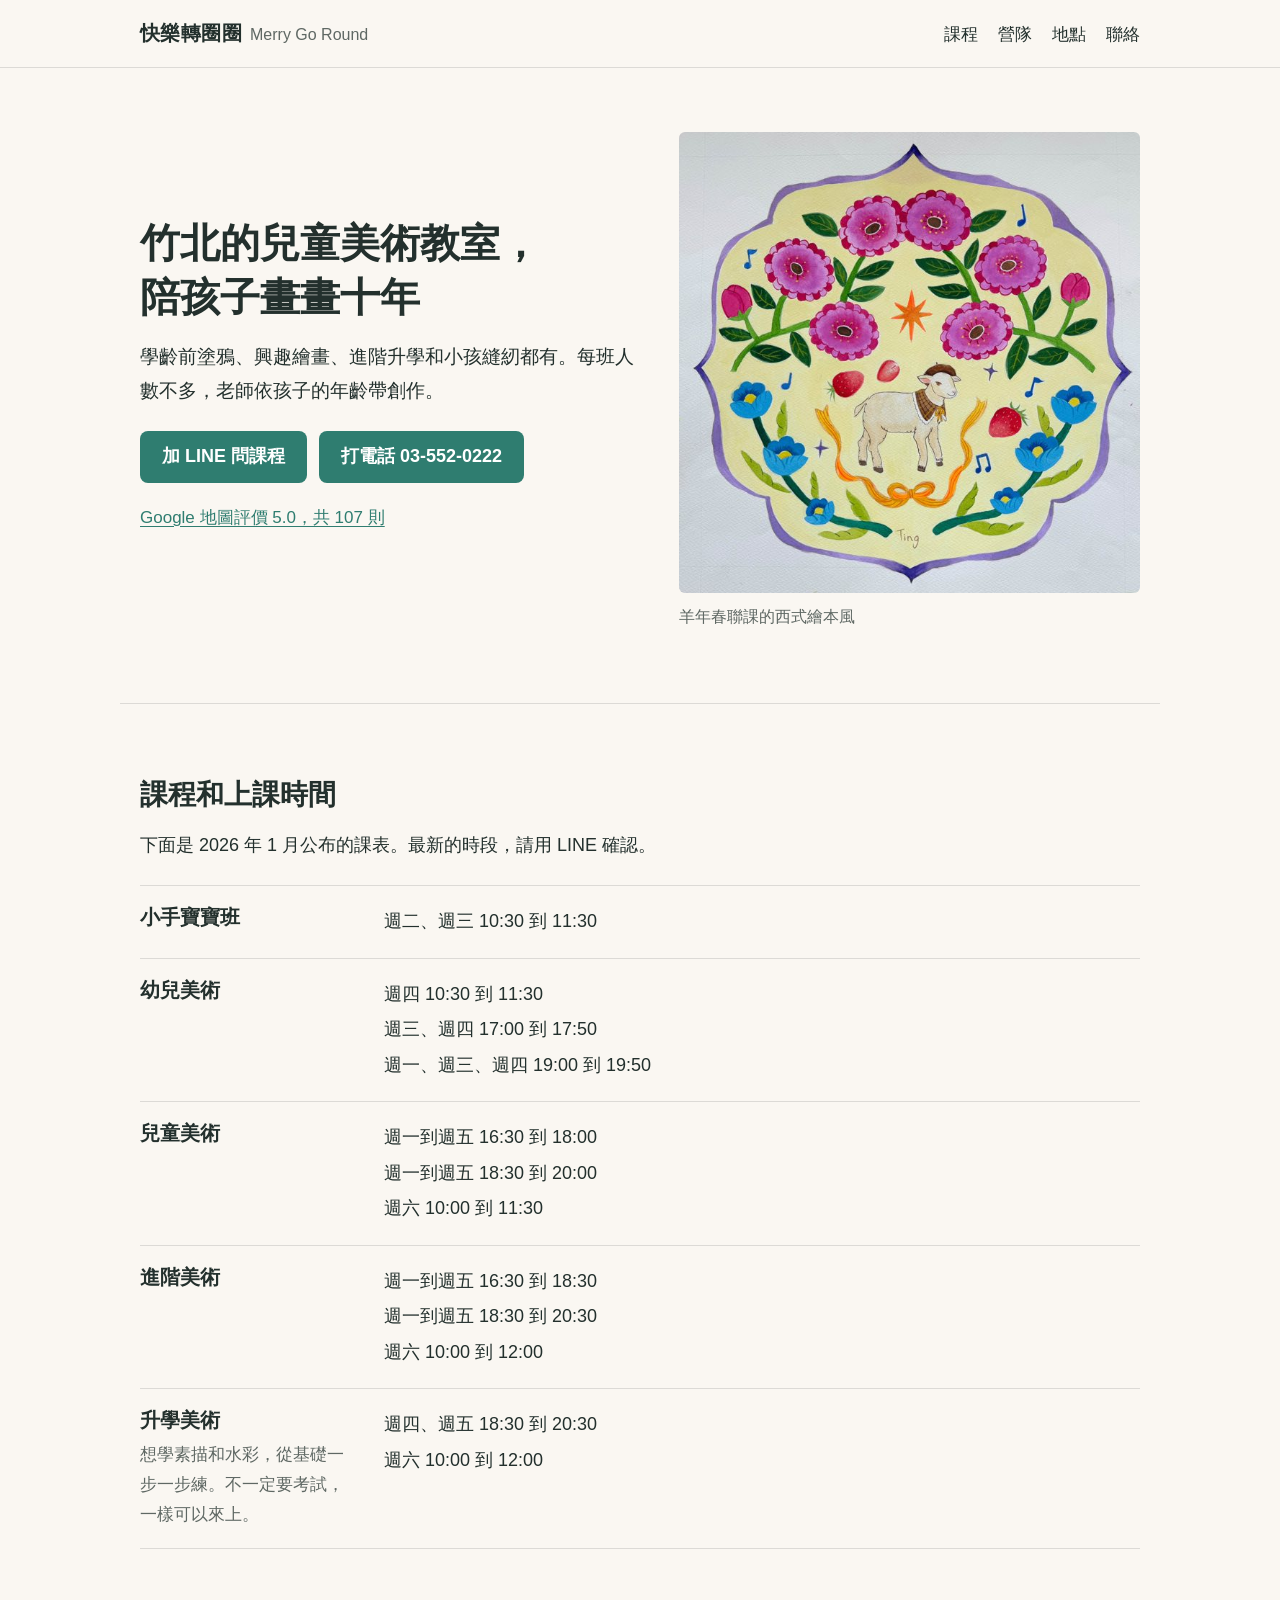
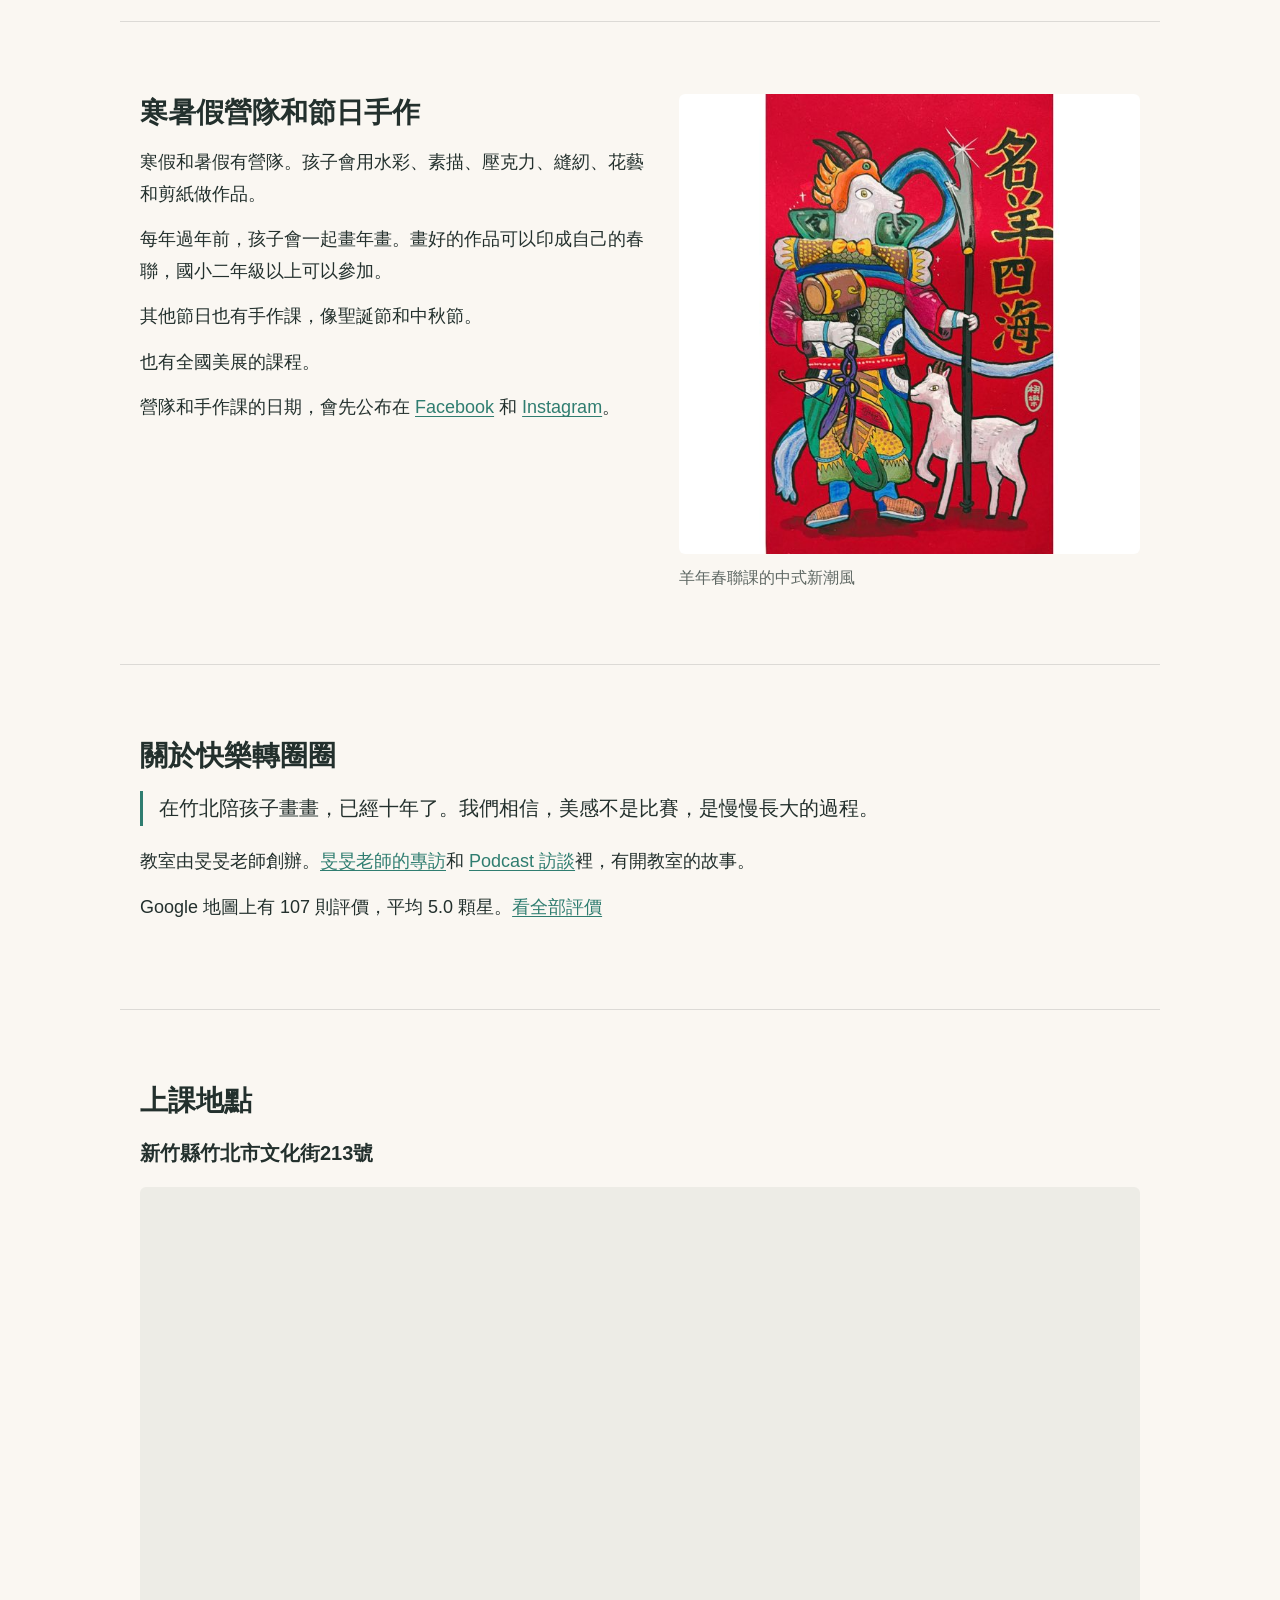
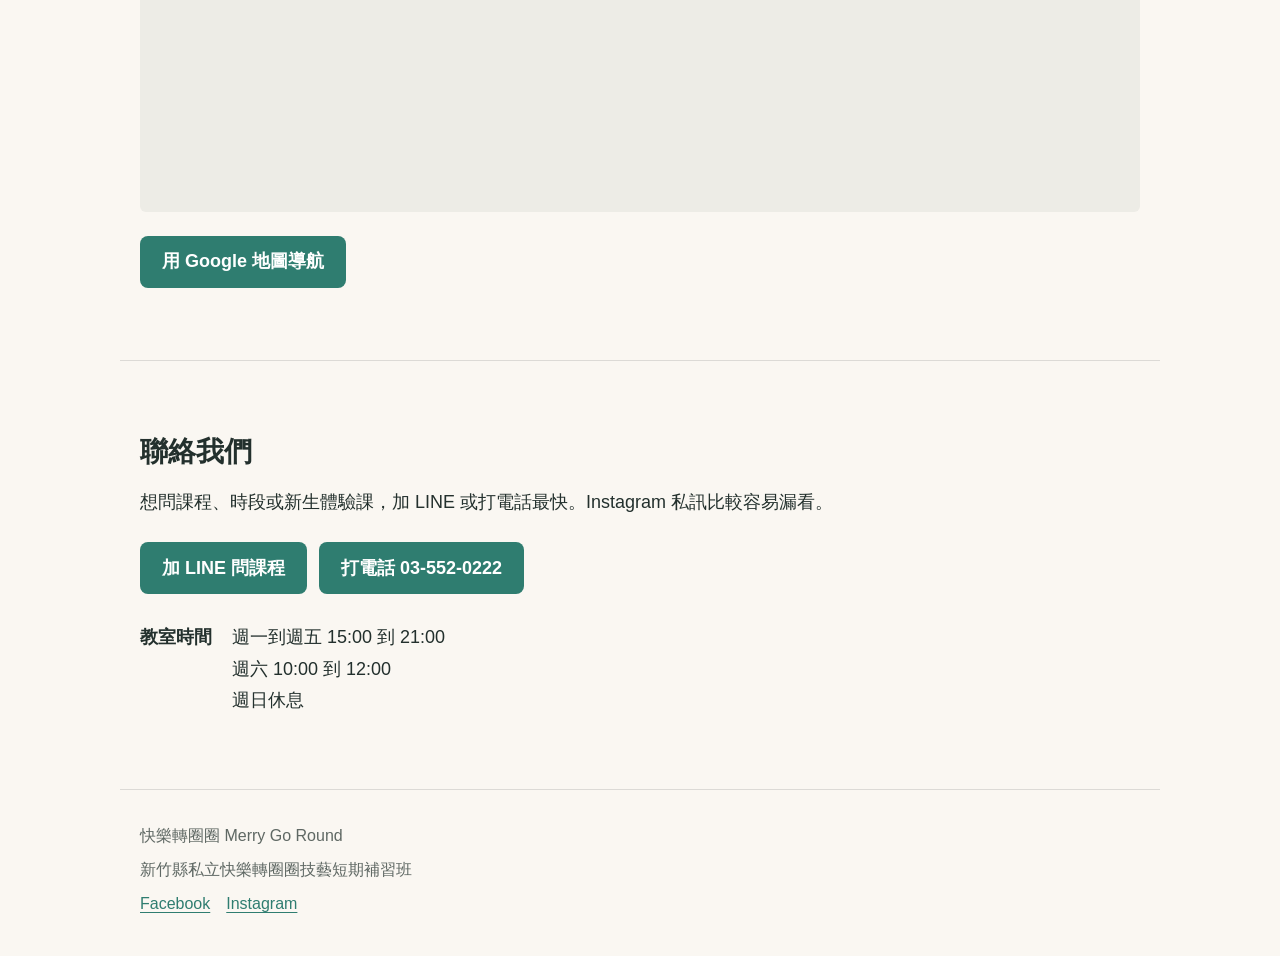
==== index.html @ 1d5a9dd9 "快樂轉圈圈網站預覽版 One-page site for 快樂轉圈圈 Merry Go Round, a children's art studio in 竹北. Preview only, mark" ====
<!doctype html>
<html lang="zh-Hant-TW">
<head>
<meta charset="utf-8">
<meta name="viewport" content="width=device-width, initial-scale=1">
<meta name="robots" content="noindex, nofollow">
<title>快樂轉圈圈 Merry Go Round｜竹北兒童美術教室</title>
<meta name="description" content="竹北文化街的兒童美術教室。學齡前塗鴉、興趣繪畫、進階升學和小孩縫紉，小班上課。加 LINE 或打 03-552-0222 詢問課程。">
<meta property="og:title" content="快樂轉圈圈 Merry Go Round｜竹北兒童美術教室">
<meta property="og:description" content="竹北文化街的兒童美術教室，陪孩子畫畫十年。">
<meta property="og:type" content="website">
<meta name="theme-color" content="#2f7d70">
<script type="application/ld+json">
{
  "@context": "https://schema.org",
  "@type": "LocalBusiness",
  "name": "快樂轉圈圈 Merry Go Round",
  "alternateName": "新竹縣私立快樂轉圈圈技藝短期補習班",
  "telephone": "+886-3-552-0222",
  "address": {
    "@type": "PostalAddress",
    "streetAddress": "文化街213號",
    "addressLocality": "竹北市",
    "addressRegion": "新竹縣",
    "postalCode": "302",
    "addressCountry": "TW"
  },
  "openingHoursSpecification": [
    {"@type": "OpeningHoursSpecification", "dayOfWeek": ["Monday", "Tuesday", "Wednesday", "Thursday", "Friday"], "opens": "15:00", "closes": "21:00"},
    {"@type": "OpeningHoursSpecification", "dayOfWeek": "Saturday", "opens": "10:00", "closes": "12:00"}
  ],
  "sameAs": ["https://www.facebook.com/2014merrygoround", "https://www.instagram.com/merrygoround2014/"]
}
</script>
<style>
:root {
  --ink: #23302d;
  --paper: #faf7f2;
  --accent: #2f7d70;
  --muted: rgba(35, 48, 45, 0.72);
  --rule: rgba(35, 48, 45, 0.14);
  --tint: rgba(35, 48, 45, 0.06);
}
* { box-sizing: border-box; }
html { -webkit-text-size-adjust: 100%; scroll-behavior: auto; }
body {
  margin: 0;
  background: var(--paper);
  color: var(--ink);
  font-family: -apple-system, BlinkMacSystemFont, "PingFang TC", "Noto Sans TC", "Microsoft JhengHei", sans-serif;
  font-size: 18px;
  line-height: 1.75;
}
a { color: var(--accent); text-underline-offset: 3px; }
a:focus-visible, .btn:focus-visible { outline: 3px solid var(--ink); outline-offset: 3px; }
.wrap { max-width: 1040px; margin: 0 auto; padding: 0 20px; }

/* header */
.site-header { border-bottom: 1px solid var(--rule); }
.site-header .wrap { display: flex; flex-wrap: wrap; align-items: baseline; justify-content: space-between; gap: 8px 24px; padding-top: 16px; padding-bottom: 16px; }
.brand { color: var(--ink); text-decoration: none; font-weight: 700; font-size: 20px; letter-spacing: 0.02em; }
.brand small { font-weight: 400; font-size: 16px; color: var(--muted); margin-left: 8px; letter-spacing: 0; }
.site-nav { display: flex; flex-wrap: wrap; gap: 4px 20px; }
.site-nav a { color: var(--ink); text-decoration: none; font-size: 17px; }
.site-nav a:hover { text-decoration: underline; }

/* shared */
.section { padding-top: 56px; padding-bottom: 56px; border-bottom: 1px solid var(--rule); }
h1, h2, h3 { line-height: 1.35; margin: 0; }
h1 { font-size: 30px; font-weight: 700; }
.phrase { display: inline-block; }
h2 { font-size: 26px; font-weight: 700; margin-bottom: 16px; }
h3 { font-size: 20px; font-weight: 700; }
p { margin: 0 0 14px; }
.lead { font-size: 19px; margin-top: 16px; }
.note { color: var(--muted); font-size: 16px; }

.btn {
  display: inline-flex; align-items: center; justify-content: center;
  min-height: 52px; padding: 0 22px;
  background: var(--accent); color: #fff;
  border-radius: 8px; text-decoration: none; font-weight: 600; font-size: 18px;
}
.btn:hover { background: #276a5f; }
.actions { display: flex; flex-wrap: wrap; gap: 12px; margin-top: 24px; }

.photo { margin: 0; }
.photo img { display: block; width: 100%; height: auto; border-radius: 6px; background: var(--tint); }
.photo figcaption { margin-top: 10px; color: var(--muted); font-size: 16px; }

/* hero */
.hero { display: grid; gap: 32px; padding-top: 40px; padding-bottom: 56px; border-bottom: 1px solid var(--rule); }
.proof { margin-top: 20px; font-size: 17px; }

/* classes */
.class-list { list-style: none; margin: 24px 0 0; padding: 0; border-top: 1px solid var(--rule); }
.class-item { display: grid; gap: 4px 24px; padding: 18px 0; border-bottom: 1px solid var(--rule); }
.class-item p { margin: 6px 0 0; color: var(--muted); font-size: 17px; }
.times { list-style: none; margin: 0; padding: 0; }
.times li { padding: 2px 0; }

/* camps */
.split { display: grid; gap: 32px; }

/* about */
blockquote { margin: 0 0 20px; padding-left: 16px; border-left: 3px solid var(--accent); font-size: 20px; }

/* map */
.address { font-size: 20px; font-weight: 600; }
.map { margin-top: 16px; border-radius: 6px; overflow: hidden; background: var(--tint); aspect-ratio: 16 / 10; }
.map iframe { width: 100%; height: 100%; border: 0; display: block; }

/* contact */
.hours { display: grid; grid-template-columns: max-content 1fr; gap: 4px 20px; margin: 28px 0 0; }
.hours dt { font-weight: 600; }
.hours dd { margin: 0; }

/* footer */
.site-footer { padding-top: 32px; padding-bottom: 32px; color: var(--muted); font-size: 16px; }
.site-footer p { margin: 0 0 6px; }
.site-footer a { margin-right: 16px; }

/* phone call bar */
.callbar { display: none; }

@media (max-width: 719px) {
  body { padding-bottom: 84px; }
  .callbar {
    display: grid; grid-template-columns: 1fr 1fr; gap: 10px;
    position: fixed; left: 0; right: 0; bottom: 0;
    padding: 12px 16px calc(12px + env(safe-area-inset-bottom));
    background: var(--paper); border-top: 1px solid var(--rule);
  }
  .callbar .btn { width: 100%; padding: 0 12px; }
  .actions .btn { flex: 1 1 100%; }
}

@media (min-width: 720px) {
  .class-item { grid-template-columns: 220px 1fr; }
}

@media (min-width: 900px) {
  h1 { font-size: 40px; }
  h2 { font-size: 28px; }
  .hero { grid-template-columns: 1.1fr 1fr; align-items: center; padding-top: 64px; padding-bottom: 72px; }
  .split { grid-template-columns: 1.1fr 1fr; align-items: start; }
  .section { padding-top: 72px; padding-bottom: 72px; }
}
</style>
</head>
<body>

<header class="site-header">
  <div class="wrap">
    <a class="brand" href="#top">快樂轉圈圈<small>Merry Go Round</small></a>
    <nav class="site-nav" aria-label="主要選單">
      <a href="#classes">課程</a>
      <a href="#camps">營隊</a>
      <a href="#map">地點</a>
      <a href="#contact">聯絡</a>
    </nav>
  </div>
</header>

<main id="top">

  <section class="hero wrap">
    <div>
      <h1><span class="phrase">竹北的兒童美術教室，</span><span class="phrase">陪孩子畫畫十年</span></h1>
      <p class="lead">學齡前塗鴉、興趣繪畫、進階升學和小孩縫紉都有。每班人數不多，老師依孩子的年齡帶創作。</p>
      <div class="actions">
        <a class="btn" href="https://lin.ee/qCqbM0w">加 LINE 問課程</a>
        <a class="btn" href="tel:+88635520222">打電話 03-552-0222</a>
      </div>
      <p class="proof"><a href="https://www.google.com/maps/search/?api=1&amp;query=%E5%BF%AB%E6%A8%82%E8%BD%89%E5%9C%88%E5%9C%88%E7%95%AB%E5%AE%A4+%E7%AB%B9%E5%8C%97">Google 地圖評價 5.0，共 107 則</a></p>
    </div>
    <figure class="photo">
      <img src="img/chunlian-watercolor-1000.jpg" srcset="img/chunlian-watercolor-640.jpg 640w, img/chunlian-watercolor-1000.jpg 1000w" sizes="(min-width: 900px) 460px, calc(100vw - 40px)" width="1000" height="1000" alt="一隻小羊站在花圈中間的水彩畫" fetchpriority="high">
      <figcaption>羊年春聯課的西式繪本風</figcaption>
    </figure>
  </section>

  <section id="classes" class="wrap section">
    <h2>課程和上課時間</h2>
    <p>下面是 2026 年 1 月公布的課表。最新的時段，請用 LINE 確認。</p>
    <ul class="class-list">
      <li class="class-item">
        <h3>小手寶寶班</h3>
        <ul class="times">
          <li>週二、週三 10:30 到 11:30</li>
        </ul>
      </li>
      <li class="class-item">
        <h3>幼兒美術</h3>
        <ul class="times">
          <li>週四 10:30 到 11:30</li>
          <li>週三、週四 17:00 到 17:50</li>
          <li>週一、週三、週四 19:00 到 19:50</li>
        </ul>
      </li>
      <li class="class-item">
        <h3>兒童美術</h3>
        <ul class="times">
          <li>週一到週五 16:30 到 18:00</li>
          <li>週一到週五 18:30 到 20:00</li>
          <li>週六 10:00 到 11:30</li>
        </ul>
      </li>
      <li class="class-item">
        <h3>進階美術</h3>
        <ul class="times">
          <li>週一到週五 16:30 到 18:30</li>
          <li>週一到週五 18:30 到 20:30</li>
          <li>週六 10:00 到 12:00</li>
        </ul>
      </li>
      <li class="class-item">
        <div>
          <h3>升學美術</h3>
          <p>想學素描和水彩，從基礎一步一步練。不一定要考試，一樣可以來上。</p>
        </div>
        <ul class="times">
          <li>週四、週五 18:30 到 20:30</li>
          <li>週六 10:00 到 12:00</li>
        </ul>
      </li>
    </ul>
  </section>

  <section id="camps" class="wrap section split">
    <div>
      <h2>寒暑假營隊和節日手作</h2>
      <p>寒假和暑假有營隊。孩子會用水彩、素描、壓克力、縫紉、花藝和剪紙做作品。</p>
      <p>每年過年前，孩子會一起畫年畫。畫好的作品可以印成自己的春聯，國小二年級以上可以參加。</p>
      <p>其他節日也有手作課，像聖誕節和中秋節。</p>
      <p>也有全國美展的課程。</p>
      <p>營隊和手作課的日期，會先公布在 <a href="https://www.facebook.com/2014merrygoround">Facebook</a> 和 <a href="https://www.instagram.com/merrygoround2014/">Instagram</a>。</p>
    </div>
    <figure class="photo">
      <img src="img/chunlian-red-1000.jpg" srcset="img/chunlian-red-640.jpg 640w, img/chunlian-red-1000.jpg 1000w" sizes="(min-width: 900px) 460px, calc(100vw - 40px)" width="1000" height="1000" alt="紅底的門神和小羊，旁邊寫著名羊四海" loading="lazy">
      <figcaption>羊年春聯課的中式新潮風</figcaption>
    </figure>
  </section>

  <section id="about" class="wrap section">
    <h2>關於快樂轉圈圈</h2>
    <blockquote>在竹北陪孩子畫畫，已經十年了。我們相信，美感不是比賽，是慢慢長大的過程。</blockquote>
    <p>教室由旻旻老師創辦。<a href="https://vocus.cc/article/638e094afd89780001dc7440">旻旻老師的專訪</a>和 <a href="https://www.youtube.com/watch?v=T1CQBEjvDC4">Podcast 訪談</a>裡，有開教室的故事。</p>
    <p>Google 地圖上有 107 則評價，平均 5.0 顆星。<a href="https://www.google.com/maps/search/?api=1&amp;query=%E5%BF%AB%E6%A8%82%E8%BD%89%E5%9C%88%E5%9C%88%E7%95%AB%E5%AE%A4+%E7%AB%B9%E5%8C%97">看全部評價</a></p>
  </section>

  <section id="map" class="wrap section">
    <h2>上課地點</h2>
    <p class="address">新竹縣竹北市文化街213號</p>
    <div class="map">
      <iframe title="快樂轉圈圈在 Google 地圖上的位置" loading="lazy" referrerpolicy="no-referrer-when-downgrade" src="https://www.google.com/maps?q=%E5%BF%AB%E6%A8%82%E8%BD%89%E5%9C%88%E5%9C%88%E7%95%AB%E5%AE%A4+%E7%AB%B9%E5%8C%97%E5%B8%82%E6%96%87%E5%8C%96%E8%A1%97213%E8%99%9F&amp;hl=zh-TW&amp;output=embed"></iframe>
    </div>
    <div class="actions">
      <a class="btn" href="https://www.google.com/maps/dir/?api=1&amp;destination=%E6%96%B0%E7%AB%B9%E7%B8%A3%E7%AB%B9%E5%8C%97%E5%B8%82%E6%96%87%E5%8C%96%E8%A1%97213%E8%99%9F">用 Google 地圖導航</a>
    </div>
  </section>

  <section id="contact" class="wrap section">
    <h2>聯絡我們</h2>
    <p>想問課程、時段或新生體驗課，加 LINE 或打電話最快。Instagram 私訊比較容易漏看。</p>
    <div class="actions">
      <a class="btn" href="https://lin.ee/qCqbM0w">加 LINE 問課程</a>
      <a class="btn" href="tel:+88635520222">打電話 03-552-0222</a>
    </div>
    <dl class="hours">
      <dt>教室時間</dt>
      <dd>週一到週五 15:00 到 21:00<br>週六 10:00 到 12:00<br>週日休息</dd>
    </dl>
  </section>

</main>

<footer class="site-footer wrap">
  <p>快樂轉圈圈 Merry Go Round</p>
  <p>新竹縣私立快樂轉圈圈技藝短期補習班</p>
  <p><a href="https://www.facebook.com/2014merrygoround">Facebook</a><a href="https://www.instagram.com/merrygoround2014/">Instagram</a></p>
</footer>

<div class="callbar" aria-label="快速聯絡">
  <a class="btn" href="https://lin.ee/qCqbM0w">加 LINE</a>
  <a class="btn" href="tel:+88635520222">打電話</a>
</div>

</body>
</html>
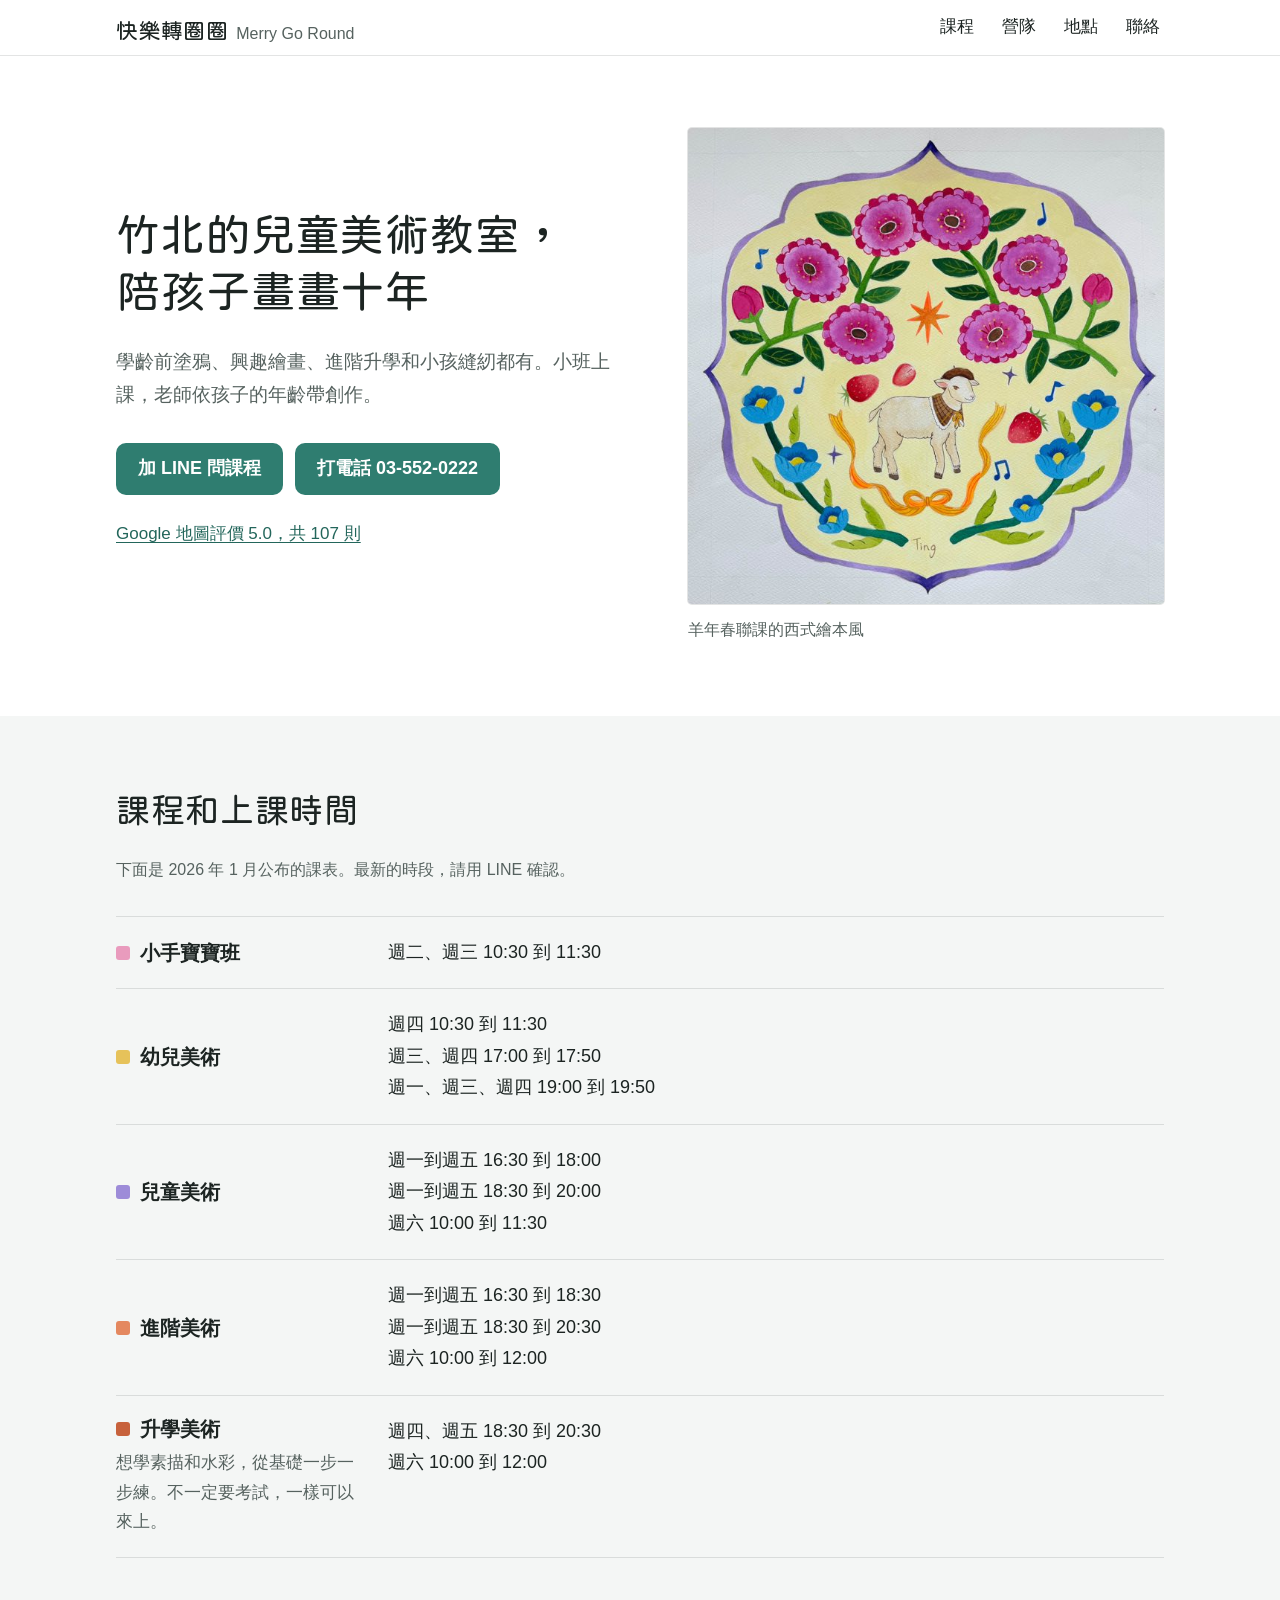
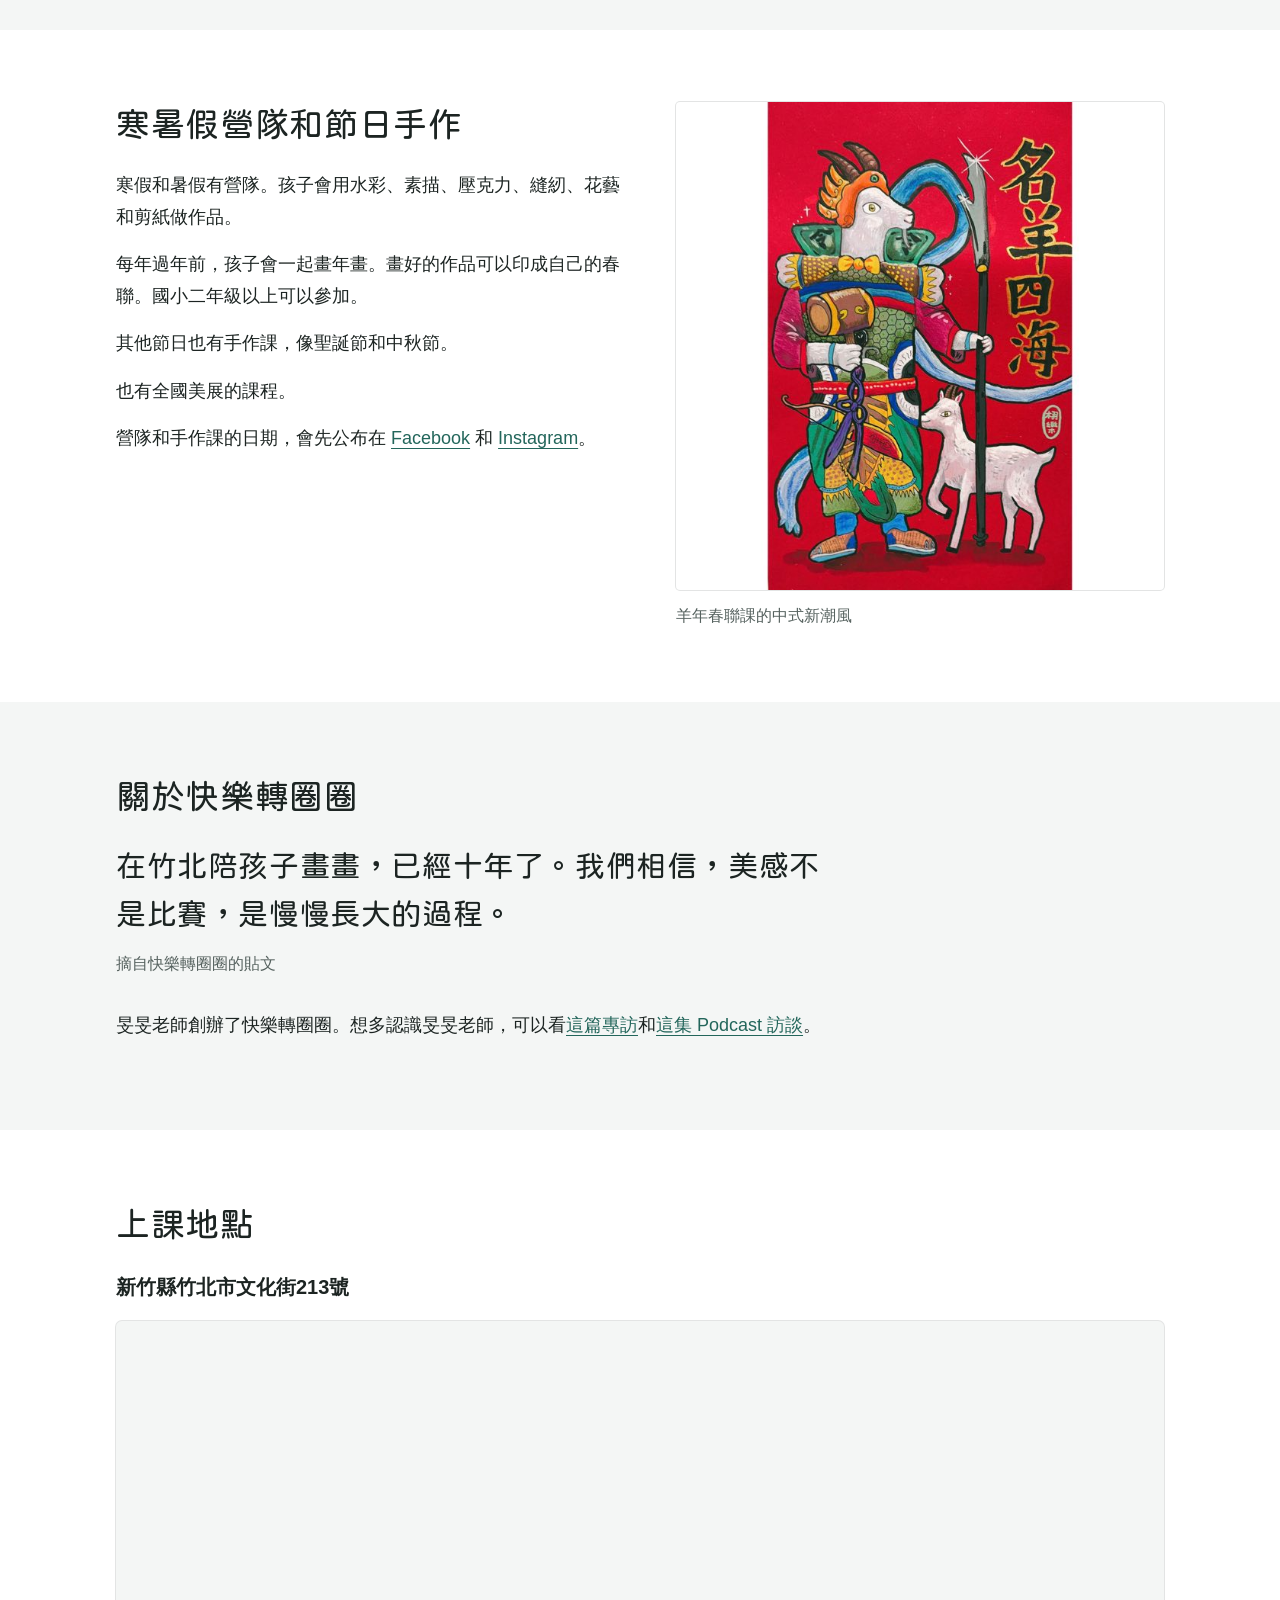
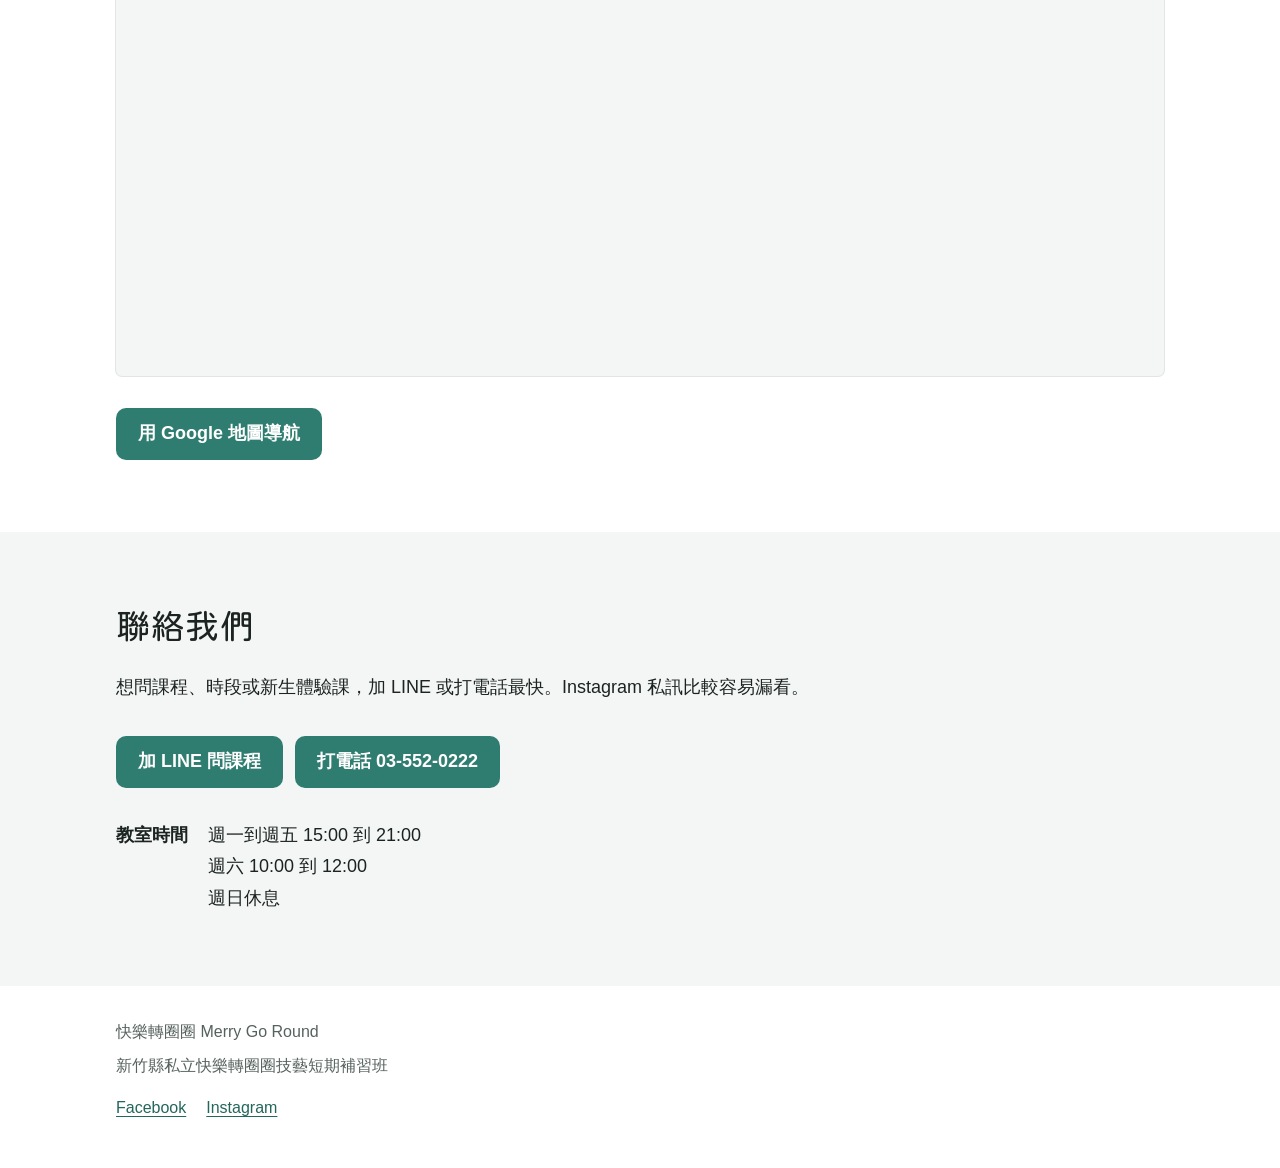
==== commit fb363c12: "改版成更有質感的版本 White surfaces instead of cream, rounded Huninn display type subset to the 59 heading cha" ====
--- a/index.html
+++ b/index.html
@@ -2,14 +2,27 @@
 <html lang="zh-Hant-TW">
 <head>
 <meta charset="utf-8">
-<meta name="viewport" content="width=device-width, initial-scale=1">
+<meta name="viewport" content="width=device-width, initial-scale=1, viewport-fit=cover">
 <meta name="robots" content="noindex, nofollow">
 <title>快樂轉圈圈 Merry Go Round｜竹北兒童美術教室</title>
 <meta name="description" content="竹北文化街的兒童美術教室。學齡前塗鴉、興趣繪畫、進階升學和小孩縫紉，小班上課。加 LINE 或打 03-552-0222 詢問課程。">
+<meta name="color-scheme" content="light dark">
+<meta name="theme-color" content="#ffffff" media="(prefers-color-scheme: light)">
+<meta name="theme-color" content="#121615" media="(prefers-color-scheme: dark)">
+<meta property="og:type" content="website">
+<meta property="og:url" content="https://ian-git116.github.io/merry-go-round/">
 <meta property="og:title" content="快樂轉圈圈 Merry Go Round｜竹北兒童美術教室">
 <meta property="og:description" content="竹北文化街的兒童美術教室，陪孩子畫畫十年。">
-<meta property="og:type" content="website">
-<meta name="theme-color" content="#2f7d70">
+<meta property="og:image" content="https://ian-git116.github.io/merry-go-round/img/chunlian-watercolor-1000.jpg">
+<meta property="og:image:width" content="1000">
+<meta property="og:image:height" content="1000">
+<meta property="og:image:alt" content="一隻小羊站在花圈中間的水彩畫">
+<meta name="twitter:card" content="summary_large_image">
+<link rel="icon" type="image/png" sizes="32x32" href="img/favicon-32.png">
+<link rel="apple-touch-icon" href="img/apple-touch-icon.png">
+<link rel="preconnect" href="https://fonts.googleapis.com">
+<link rel="preconnect" href="https://fonts.gstatic.com" crossorigin>
+<link rel="stylesheet" href="https://fonts.googleapis.com/css2?family=Huninn&amp;display=swap&amp;text=%E3%80%82%E4%B8%8A%E4%B8%8D%E4%BA%86%E4%BD%9C%E4%BF%A1%E5%80%91%E5%81%87%E5%85%92%E5%8C%97%E5%8D%81%E5%92%8C%E5%9C%88%E5%9C%A8%E5%9C%B0%E5%A4%A7%E5%AD%90%E5%AD%A9%E5%AE%A4%E5%AF%92%E5%B7%B2%E5%B9%B4%E5%BF%AB%E6%84%9F%E6%85%A2%E6%88%91%E6%89%8B%E6%95%99%E6%96%BC%E6%97%A5%E6%98%AF%E6%99%82%E6%9A%91%E6%A8%82%E6%AF%94%E7%87%9F%E7%95%AB%E7%9A%84%E7%9B%B8%E7%A8%8B%E7%AB%A5%E7%AB%B9%E7%AF%80%E7%B5%A1%E7%B6%93%E7%BE%8E%E8%81%AF%E8%A1%93%E8%AA%B2%E8%B3%BD%E8%BD%89%E9%81%8E%E9%95%B7%E9%96%93%E9%97%9C%E9%99%AA%E9%9A%8A%E9%BB%9E%EF%BC%8C">
 <script type="application/ld+json">
 {
   "@context": "https://schema.org",
@@ -17,6 +30,7 @@
   "name": "快樂轉圈圈 Merry Go Round",
   "alternateName": "新竹縣私立快樂轉圈圈技藝短期補習班",
   "telephone": "+886-3-552-0222",
+  "image": "https://ian-git116.github.io/merry-go-round/img/chunlian-watercolor-1000.jpg",
   "address": {
     "@type": "PostalAddress",
     "streetAddress": "文化街213號",
@@ -34,125 +48,193 @@
 </script>
 <style>
 :root {
-  --ink: #23302d;
-  --paper: #faf7f2;
+  color-scheme: light dark;
+  --surface: #ffffff;
+  --surface-2: #f4f6f5;
+  --ink: #1c2422;
+  --ink-2: #56625f;
   --accent: #2f7d70;
-  --muted: rgba(35, 48, 45, 0.72);
-  --rule: rgba(35, 48, 45, 0.14);
-  --tint: rgba(35, 48, 45, 0.06);
-}
+  --accent-press: #256458;
+  --accent-ink: #23665b;
+  --rule: rgba(28, 36, 34, 0.12);
+  --bar: rgba(255, 255, 255, 0.84);
+  --c-baby: #e99bbd;
+  --c-young: #e6c25a;
+  --c-kids: #9d8cd8;
+  --c-adv: #e4885f;
+  --c-exam: #c7623c;
+  --font-body: -apple-system, BlinkMacSystemFont, "PingFang TC", "Noto Sans TC", "Microsoft JhengHei", sans-serif;
+  --font-display: "Huninn", var(--font-body);
+  --space-2: 1rem;
+  --space-3: 1.5rem;
+  --space-4: 2rem;
+  --space-5: 3rem;
+  --space-6: 4.5rem;
+}
+@media (prefers-color-scheme: dark) {
+  :root {
+    --surface: #121615;
+    --surface-2: #1a201e;
+    --ink: #eef2f1;
+    --ink-2: #a9b5b2;
+    --accent-ink: #7fd0c2;
+    --rule: rgba(238, 242, 241, 0.14);
+    --bar: rgba(18, 22, 21, 0.82);
+  }
+}
+@media (prefers-contrast: more) {
+  :root { --ink-2: var(--ink); }
+}
+
 * { box-sizing: border-box; }
-html { -webkit-text-size-adjust: 100%; scroll-behavior: auto; }
+html { -webkit-text-size-adjust: 100%; }
 body {
   margin: 0;
-  background: var(--paper);
+  background: var(--surface);
   color: var(--ink);
-  font-family: -apple-system, BlinkMacSystemFont, "PingFang TC", "Noto Sans TC", "Microsoft JhengHei", sans-serif;
-  font-size: 18px;
+  font-family: var(--font-body);
+  font-size: 1.125rem;
   line-height: 1.75;
 }
-a { color: var(--accent); text-underline-offset: 3px; }
-a:focus-visible, .btn:focus-visible { outline: 3px solid var(--ink); outline-offset: 3px; }
-.wrap { max-width: 1040px; margin: 0 auto; padding: 0 20px; }
+a { color: var(--accent-ink); text-underline-offset: 0.2em; }
+:focus-visible { outline: 3px solid var(--accent); outline-offset: 3px; border-radius: 4px; }
+.wrap { max-width: 68rem; margin: 0 auto; padding: 0 1.25rem; }
+.skip { position: absolute; left: 1rem; top: -4rem; z-index: 20; background: var(--surface); padding: 0.5rem 1rem; }
+.skip:focus { top: 1rem; }
+
+h1, h2, h3 { margin: 0; line-height: 1.3; }
+.display { font-family: var(--font-display); font-weight: 400; letter-spacing: 0.02em; }
+h1 { font-size: clamp(2rem, 1.4rem + 2vw, 2.75rem); }
+h2 { font-size: clamp(1.625rem, 1.35rem + 1.1vw, 2.125rem); margin-bottom: var(--space-3); }
+h3 { font-size: 1.25rem; font-weight: 600; }
+.phrase { display: inline-block; }
+p { margin: 0 0 var(--space-2); }
+.lead { font-size: 1.1875rem; color: var(--ink-2); margin-top: var(--space-3); max-width: 30em; }
+.note { color: var(--ink-2); font-size: 1rem; }
 
 /* header */
-.site-header { border-bottom: 1px solid var(--rule); }
-.site-header .wrap { display: flex; flex-wrap: wrap; align-items: baseline; justify-content: space-between; gap: 8px 24px; padding-top: 16px; padding-bottom: 16px; }
-.brand { color: var(--ink); text-decoration: none; font-weight: 700; font-size: 20px; letter-spacing: 0.02em; }
-.brand small { font-weight: 400; font-size: 16px; color: var(--muted); margin-left: 8px; letter-spacing: 0; }
-.site-nav { display: flex; flex-wrap: wrap; gap: 4px 20px; }
-.site-nav a { color: var(--ink); text-decoration: none; font-size: 17px; }
-.site-nav a:hover { text-decoration: underline; }
-
-/* shared */
-.section { padding-top: 56px; padding-bottom: 56px; border-bottom: 1px solid var(--rule); }
-h1, h2, h3 { line-height: 1.35; margin: 0; }
-h1 { font-size: 30px; font-weight: 700; }
-.phrase { display: inline-block; }
-h2 { font-size: 26px; font-weight: 700; margin-bottom: 16px; }
-h3 { font-size: 20px; font-weight: 700; }
-p { margin: 0 0 14px; }
-.lead { font-size: 19px; margin-top: 16px; }
-.note { color: var(--muted); font-size: 16px; }
-
+.site-header { background: var(--surface); border-bottom: 1px solid var(--rule); }
+.site-header .wrap { display: flex; flex-wrap: wrap; align-items: center; justify-content: space-between; gap: 0 1.5rem; padding-top: 0.25rem; padding-bottom: 0.25rem; }
+.brand { display: inline-flex; align-items: baseline; gap: 0.5rem; min-height: 44px; padding-top: 0.5rem; color: var(--ink); text-decoration: none; font-size: 1.375rem; }
+.brand small { font-family: var(--font-body); font-size: 1rem; color: var(--ink-2); }
+.site-nav { display: flex; gap: 0 1.25rem; }
+.site-nav a { display: inline-flex; align-items: center; min-height: 44px; padding: 0 0.25rem; color: var(--ink); text-decoration: none; font-size: 1.0625rem; }
+.site-nav a:hover { color: var(--accent-ink); }
+
+/* buttons, one style everywhere */
 .btn {
   display: inline-flex; align-items: center; justify-content: center;
-  min-height: 52px; padding: 0 22px;
+  min-height: 52px; padding: 0 1.375rem;
   background: var(--accent); color: #fff;
-  border-radius: 8px; text-decoration: none; font-weight: 600; font-size: 18px;
-}
-.btn:hover { background: #276a5f; }
-.actions { display: flex; flex-wrap: wrap; gap: 12px; margin-top: 24px; }
-
-.photo { margin: 0; }
-.photo img { display: block; width: 100%; height: auto; border-radius: 6px; background: var(--tint); }
-.photo figcaption { margin-top: 10px; color: var(--muted); font-size: 16px; }
-
-/* hero */
-.hero { display: grid; gap: 32px; padding-top: 40px; padding-bottom: 56px; border-bottom: 1px solid var(--rule); }
-.proof { margin-top: 20px; font-size: 17px; }
+  border-radius: 10px; text-decoration: none; font-weight: 600; font-size: 1.125rem;
+}
+.btn:hover, .btn:active { background: var(--accent-press); }
+.actions { display: flex; flex-wrap: wrap; gap: 0.75rem; margin-top: var(--space-4); }
+
+/* artwork */
+.art { margin: 0; }
+.art img { display: block; width: 100%; height: auto; border-radius: 4px; box-shadow: 0 0 0 1px var(--rule); background: var(--surface-2); }
+.art figcaption { margin-top: 0.75rem; color: var(--ink-2); font-size: 1rem; }
+
+/* sections */
+.band { background: var(--surface-2); }
+.section { padding-top: var(--space-6); padding-bottom: var(--space-6); }
+.hero { display: grid; gap: var(--space-5); padding-top: var(--space-5); padding-bottom: var(--space-6); }
+.proof { margin-top: var(--space-3); font-size: 1.0625rem; }
 
 /* classes */
-.class-list { list-style: none; margin: 24px 0 0; padding: 0; border-top: 1px solid var(--rule); }
-.class-item { display: grid; gap: 4px 24px; padding: 18px 0; border-bottom: 1px solid var(--rule); }
-.class-item p { margin: 6px 0 0; color: var(--muted); font-size: 17px; }
-.times { list-style: none; margin: 0; padding: 0; }
-.times li { padding: 2px 0; }
+.class-list { list-style: none; margin: var(--space-4) 0 0; padding: 0; border-top: 1px solid var(--rule); }
+.class-item { display: grid; gap: 0.25rem 2rem; padding: 1.25rem 0; border-bottom: 1px solid var(--rule); }
+.class-name { display: flex; align-items: center; gap: 0.625rem; }
+.chip { flex: none; width: 0.875rem; height: 0.875rem; border-radius: 3px; }
+.chip-baby { background: var(--c-baby); }
+.chip-young { background: var(--c-young); }
+.chip-kids { background: var(--c-kids); }
+.chip-adv { background: var(--c-adv); }
+.chip-exam { background: var(--c-exam); }
+.class-item p { margin: 0.375rem 0 0; color: var(--ink-2); font-size: 1.0625rem; }
+.times { list-style: none; margin: 0; padding: 0; font-variant-numeric: tabular-nums; }
 
 /* camps */
-.split { display: grid; gap: 32px; }
+.split { display: grid; gap: var(--space-5); }
 
 /* about */
-blockquote { margin: 0 0 20px; padding-left: 16px; border-left: 3px solid var(--accent); font-size: 20px; }
+.quote-block { margin: 0 0 var(--space-4); }
+.quote { margin: 0; font-size: clamp(1.375rem, 1.15rem + 1vw, 1.875rem); line-height: 1.6; max-width: 24em; }
+.quote-block figcaption { margin-top: 0.75rem; }
 
 /* map */
-.address { font-size: 20px; font-weight: 600; }
-.map { margin-top: 16px; border-radius: 6px; overflow: hidden; background: var(--tint); aspect-ratio: 16 / 10; }
-.map iframe { width: 100%; height: 100%; border: 0; display: block; }
+.address { font-size: 1.25rem; font-weight: 600; }
+.map { margin-top: var(--space-2); border-radius: 6px; overflow: hidden; background: var(--surface-2); aspect-ratio: 16 / 10; box-shadow: 0 0 0 1px var(--rule); }
+.map iframe { display: block; width: 100%; height: 100%; border: 0; }
 
 /* contact */
-.hours { display: grid; grid-template-columns: max-content 1fr; gap: 4px 20px; margin: 28px 0 0; }
+.hours { display: grid; grid-template-columns: max-content 1fr; gap: 0.25rem 1.25rem; margin: var(--space-4) 0 0; }
 .hours dt { font-weight: 600; }
-.hours dd { margin: 0; }
+.hours dd { margin: 0; font-variant-numeric: tabular-nums; }
 
 /* footer */
-.site-footer { padding-top: 32px; padding-bottom: 32px; color: var(--muted); font-size: 16px; }
-.site-footer p { margin: 0 0 6px; }
-.site-footer a { margin-right: 16px; }
+.site-footer { padding-top: var(--space-4); padding-bottom: var(--space-4); color: var(--ink-2); font-size: 1rem; }
+.site-footer p { margin: 0 0 0.375rem; }
+.site-footer a { display: inline-flex; align-items: center; min-height: 44px; margin-right: 1.25rem; }
 
 /* phone call bar */
 .callbar { display: none; }
 
 @media (max-width: 719px) {
-  body { padding-bottom: 84px; }
+  body { padding-bottom: calc(84px + env(safe-area-inset-bottom)); }
   .callbar {
-    display: grid; grid-template-columns: 1fr 1fr; gap: 10px;
-    position: fixed; left: 0; right: 0; bottom: 0;
-    padding: 12px 16px calc(12px + env(safe-area-inset-bottom));
-    background: var(--paper); border-top: 1px solid var(--rule);
-  }
-  .callbar .btn { width: 100%; padding: 0 12px; }
-  .actions .btn { flex: 1 1 100%; }
+    display: grid; grid-template-columns: 1fr 1fr; gap: 0.625rem;
+    position: fixed; left: 0; right: 0; bottom: 0; z-index: 10;
+    padding: 0.75rem 1rem calc(0.75rem + env(safe-area-inset-bottom));
+    background: var(--bar);
+    -webkit-backdrop-filter: saturate(180%) blur(16px);
+    backdrop-filter: saturate(180%) blur(16px);
+    border-top: 1px solid var(--rule);
+  }
+  .callbar .btn { width: 100%; padding: 0 0.75rem; }
+  .hero .actions .btn { flex: 1 1 100%; }
 }
 
 @media (min-width: 720px) {
-  .class-item { grid-template-columns: 220px 1fr; }
+  .site-header {
+    position: sticky; top: 0; z-index: 10;
+    background: var(--bar);
+    -webkit-backdrop-filter: saturate(180%) blur(16px);
+    backdrop-filter: saturate(180%) blur(16px);
+  }
+  .class-item { grid-template-columns: 15rem 1fr; }
+  [id] { scroll-margin-top: 72px; }
 }
 
 @media (min-width: 900px) {
-  h1 { font-size: 40px; }
-  h2 { font-size: 28px; }
-  .hero { grid-template-columns: 1.1fr 1fr; align-items: center; padding-top: 64px; padding-bottom: 72px; }
-  .split { grid-template-columns: 1.1fr 1fr; align-items: start; }
-  .section { padding-top: 72px; padding-bottom: 72px; }
+  .hero { grid-template-columns: 1.1fr 1fr; align-items: center; padding-top: var(--space-6); }
+  .split { grid-template-columns: 1.05fr 1fr; align-items: start; }
+}
+
+@media (prefers-reduced-transparency: reduce) {
+  .site-header, .callbar { background: var(--surface); -webkit-backdrop-filter: none; backdrop-filter: none; }
+}
+
+@media (prefers-reduced-motion: no-preference) {
+  html { scroll-behavior: smooth; }
+  .btn { transition: background-color 0.15s ease, transform 0.1s ease; }
+  .btn:active { transform: scale(0.98); }
+  .anim .art-turn img { animation: turn-in 0.9s cubic-bezier(0.2, 0.7, 0.2, 1) both; }
+  @keyframes turn-in {
+    from { opacity: 0; transform: rotate(-8deg) scale(0.96); }
+    to { opacity: 1; transform: none; }
+  }
 }
 </style>
 </head>
 <body>
 
+<a class="skip" href="#main">跳到主要內容</a>
+
 <header class="site-header">
   <div class="wrap">
-    <a class="brand" href="#top">快樂轉圈圈<small>Merry Go Round</small></a>
+    <a class="brand" href="#top"><span class="display">快樂轉圈圈</span><small>Merry Go Round</small></a>
     <nav class="site-nav" aria-label="主要選單">
       <a href="#classes">課程</a>
       <a href="#camps">營隊</a>
@@ -162,115 +244,127 @@
   </div>
 </header>
 
-<main id="top">
-
-  <section class="hero wrap">
+<main id="main">
+
+  <section id="top" class="hero wrap">
     <div>
-      <h1><span class="phrase">竹北的兒童美術教室，</span><span class="phrase">陪孩子畫畫十年</span></h1>
-      <p class="lead">學齡前塗鴉、興趣繪畫、進階升學和小孩縫紉都有。每班人數不多，老師依孩子的年齡帶創作。</p>
+      <h1 class="display"><span class="phrase">竹北的兒童美術教室，</span><span class="phrase">陪孩子畫畫十年</span></h1>
+      <p class="lead">學齡前塗鴉、興趣繪畫、進階升學和小孩縫紉都有。小班上課，老師依孩子的年齡帶創作。</p>
       <div class="actions">
         <a class="btn" href="https://lin.ee/qCqbM0w">加 LINE 問課程</a>
         <a class="btn" href="tel:+88635520222">打電話 03-552-0222</a>
       </div>
       <p class="proof"><a href="https://www.google.com/maps/search/?api=1&amp;query=%E5%BF%AB%E6%A8%82%E8%BD%89%E5%9C%88%E5%9C%88%E7%95%AB%E5%AE%A4+%E7%AB%B9%E5%8C%97">Google 地圖評價 5.0，共 107 則</a></p>
     </div>
-    <figure class="photo">
-      <img src="img/chunlian-watercolor-1000.jpg" srcset="img/chunlian-watercolor-640.jpg 640w, img/chunlian-watercolor-1000.jpg 1000w" sizes="(min-width: 900px) 460px, calc(100vw - 40px)" width="1000" height="1000" alt="一隻小羊站在花圈中間的水彩畫" fetchpriority="high">
+    <figure class="art art-turn">
+      <img src="img/chunlian-watercolor-1000.jpg" srcset="img/chunlian-watercolor-640.jpg 640w, img/chunlian-watercolor-1000.jpg 1000w" sizes="(min-width: 900px) 520px, calc(100vw - 40px)" width="1000" height="1000" alt="一隻小羊站在花圈中間的水彩畫" fetchpriority="high">
       <figcaption>羊年春聯課的西式繪本風</figcaption>
     </figure>
   </section>
 
-  <section id="classes" class="wrap section">
-    <h2>課程和上課時間</h2>
-    <p>下面是 2026 年 1 月公布的課表。最新的時段，請用 LINE 確認。</p>
-    <ul class="class-list">
-      <li class="class-item">
-        <h3>小手寶寶班</h3>
-        <ul class="times">
-          <li>週二、週三 10:30 到 11:30</li>
-        </ul>
-      </li>
-      <li class="class-item">
-        <h3>幼兒美術</h3>
-        <ul class="times">
-          <li>週四 10:30 到 11:30</li>
-          <li>週三、週四 17:00 到 17:50</li>
-          <li>週一、週三、週四 19:00 到 19:50</li>
-        </ul>
-      </li>
-      <li class="class-item">
-        <h3>兒童美術</h3>
-        <ul class="times">
-          <li>週一到週五 16:30 到 18:00</li>
-          <li>週一到週五 18:30 到 20:00</li>
-          <li>週六 10:00 到 11:30</li>
-        </ul>
-      </li>
-      <li class="class-item">
-        <h3>進階美術</h3>
-        <ul class="times">
-          <li>週一到週五 16:30 到 18:30</li>
-          <li>週一到週五 18:30 到 20:30</li>
-          <li>週六 10:00 到 12:00</li>
-        </ul>
-      </li>
-      <li class="class-item">
-        <div>
-          <h3>升學美術</h3>
-          <p>想學素描和水彩，從基礎一步一步練。不一定要考試，一樣可以來上。</p>
-        </div>
-        <ul class="times">
-          <li>週四、週五 18:30 到 20:30</li>
-          <li>週六 10:00 到 12:00</li>
-        </ul>
-      </li>
-    </ul>
-  </section>
-
-  <section id="camps" class="wrap section split">
-    <div>
-      <h2>寒暑假營隊和節日手作</h2>
-      <p>寒假和暑假有營隊。孩子會用水彩、素描、壓克力、縫紉、花藝和剪紙做作品。</p>
-      <p>每年過年前，孩子會一起畫年畫。畫好的作品可以印成自己的春聯，國小二年級以上可以參加。</p>
-      <p>其他節日也有手作課，像聖誕節和中秋節。</p>
-      <p>也有全國美展的課程。</p>
-      <p>營隊和手作課的日期，會先公布在 <a href="https://www.facebook.com/2014merrygoround">Facebook</a> 和 <a href="https://www.instagram.com/merrygoround2014/">Instagram</a>。</p>
-    </div>
-    <figure class="photo">
-      <img src="img/chunlian-red-1000.jpg" srcset="img/chunlian-red-640.jpg 640w, img/chunlian-red-1000.jpg 1000w" sizes="(min-width: 900px) 460px, calc(100vw - 40px)" width="1000" height="1000" alt="紅底的門神和小羊，旁邊寫著名羊四海" loading="lazy">
-      <figcaption>羊年春聯課的中式新潮風</figcaption>
-    </figure>
-  </section>
-
-  <section id="about" class="wrap section">
-    <h2>關於快樂轉圈圈</h2>
-    <blockquote>在竹北陪孩子畫畫，已經十年了。我們相信，美感不是比賽，是慢慢長大的過程。</blockquote>
-    <p>教室由旻旻老師創辦。<a href="https://vocus.cc/article/638e094afd89780001dc7440">旻旻老師的專訪</a>和 <a href="https://www.youtube.com/watch?v=T1CQBEjvDC4">Podcast 訪談</a>裡，有開教室的故事。</p>
-    <p>Google 地圖上有 107 則評價，平均 5.0 顆星。<a href="https://www.google.com/maps/search/?api=1&amp;query=%E5%BF%AB%E6%A8%82%E8%BD%89%E5%9C%88%E5%9C%88%E7%95%AB%E5%AE%A4+%E7%AB%B9%E5%8C%97">看全部評價</a></p>
-  </section>
-
-  <section id="map" class="wrap section">
-    <h2>上課地點</h2>
-    <p class="address">新竹縣竹北市文化街213號</p>
-    <div class="map">
-      <iframe title="快樂轉圈圈在 Google 地圖上的位置" loading="lazy" referrerpolicy="no-referrer-when-downgrade" src="https://www.google.com/maps?q=%E5%BF%AB%E6%A8%82%E8%BD%89%E5%9C%88%E5%9C%88%E7%95%AB%E5%AE%A4+%E7%AB%B9%E5%8C%97%E5%B8%82%E6%96%87%E5%8C%96%E8%A1%97213%E8%99%9F&amp;hl=zh-TW&amp;output=embed"></iframe>
-    </div>
-    <div class="actions">
-      <a class="btn" href="https://www.google.com/maps/dir/?api=1&amp;destination=%E6%96%B0%E7%AB%B9%E7%B8%A3%E7%AB%B9%E5%8C%97%E5%B8%82%E6%96%87%E5%8C%96%E8%A1%97213%E8%99%9F">用 Google 地圖導航</a>
-    </div>
-  </section>
-
-  <section id="contact" class="wrap section">
-    <h2>聯絡我們</h2>
-    <p>想問課程、時段或新生體驗課，加 LINE 或打電話最快。Instagram 私訊比較容易漏看。</p>
-    <div class="actions">
-      <a class="btn" href="https://lin.ee/qCqbM0w">加 LINE 問課程</a>
-      <a class="btn" href="tel:+88635520222">打電話 03-552-0222</a>
-    </div>
-    <dl class="hours">
-      <dt>教室時間</dt>
-      <dd>週一到週五 15:00 到 21:00<br>週六 10:00 到 12:00<br>週日休息</dd>
-    </dl>
+  <section id="classes" class="band">
+    <div class="wrap section">
+      <h2 class="display">課程和上課時間</h2>
+      <p class="note">下面是 2026 年 1 月公布的課表。最新的時段，請用 LINE 確認。</p>
+      <ul class="class-list">
+        <li class="class-item">
+          <h3 class="class-name"><span class="chip chip-baby" aria-hidden="true"></span>小手寶寶班</h3>
+          <ul class="times">
+            <li>週二、週三 10:30 到 11:30</li>
+          </ul>
+        </li>
+        <li class="class-item">
+          <h3 class="class-name"><span class="chip chip-young" aria-hidden="true"></span>幼兒美術</h3>
+          <ul class="times">
+            <li>週四 10:30 到 11:30</li>
+            <li>週三、週四 17:00 到 17:50</li>
+            <li>週一、週三、週四 19:00 到 19:50</li>
+          </ul>
+        </li>
+        <li class="class-item">
+          <h3 class="class-name"><span class="chip chip-kids" aria-hidden="true"></span>兒童美術</h3>
+          <ul class="times">
+            <li>週一到週五 16:30 到 18:00</li>
+            <li>週一到週五 18:30 到 20:00</li>
+            <li>週六 10:00 到 11:30</li>
+          </ul>
+        </li>
+        <li class="class-item">
+          <h3 class="class-name"><span class="chip chip-adv" aria-hidden="true"></span>進階美術</h3>
+          <ul class="times">
+            <li>週一到週五 16:30 到 18:30</li>
+            <li>週一到週五 18:30 到 20:30</li>
+            <li>週六 10:00 到 12:00</li>
+          </ul>
+        </li>
+        <li class="class-item">
+          <div>
+            <h3 class="class-name"><span class="chip chip-exam" aria-hidden="true"></span>升學美術</h3>
+            <p>想學素描和水彩，從基礎一步一步練。不一定要考試，一樣可以來上。</p>
+          </div>
+          <ul class="times">
+            <li>週四、週五 18:30 到 20:30</li>
+            <li>週六 10:00 到 12:00</li>
+          </ul>
+        </li>
+      </ul>
+    </div>
+  </section>
+
+  <section id="camps">
+    <div class="wrap section split">
+      <div>
+        <h2 class="display">寒暑假營隊和節日手作</h2>
+        <p>寒假和暑假有營隊。孩子會用水彩、素描、壓克力、縫紉、花藝和剪紙做作品。</p>
+        <p>每年過年前，孩子會一起畫年畫。畫好的作品可以印成自己的春聯。國小二年級以上可以參加。</p>
+        <p>其他節日也有手作課，像聖誕節和中秋節。</p>
+        <p>也有全國美展的課程。</p>
+        <p>營隊和手作課的日期，會先公布在 <a href="https://www.facebook.com/2014merrygoround">Facebook</a> 和 <a href="https://www.instagram.com/merrygoround2014/">Instagram</a>。</p>
+      </div>
+      <figure class="art">
+        <img src="img/chunlian-red-1000.jpg" srcset="img/chunlian-red-640.jpg 640w, img/chunlian-red-1000.jpg 1000w" sizes="(min-width: 900px) 480px, calc(100vw - 40px)" width="1000" height="1000" alt="紅底的門神和小羊，旁邊寫著名羊四海" loading="lazy">
+        <figcaption>羊年春聯課的中式新潮風</figcaption>
+      </figure>
+    </div>
+  </section>
+
+  <section id="about" class="band">
+    <div class="wrap section">
+      <h2 class="display">關於快樂轉圈圈</h2>
+      <figure class="quote-block">
+        <blockquote class="quote display">在竹北陪孩子畫畫，已經十年了。我們相信，美感不是比賽，是慢慢長大的過程。</blockquote>
+        <figcaption class="note">摘自快樂轉圈圈的貼文</figcaption>
+      </figure>
+      <p>旻旻老師創辦了快樂轉圈圈。想多認識旻旻老師，可以看<a href="https://vocus.cc/article/638e094afd89780001dc7440">這篇專訪</a>和<a href="https://www.youtube.com/watch?v=T1CQBEjvDC4">這集 Podcast 訪談</a>。</p>
+    </div>
+  </section>
+
+  <section id="map">
+    <div class="wrap section">
+      <h2 class="display">上課地點</h2>
+      <p class="address">新竹縣竹北市文化街213號</p>
+      <div class="map">
+        <iframe title="快樂轉圈圈在 Google 地圖上的位置" loading="lazy" referrerpolicy="no-referrer-when-downgrade" src="https://www.google.com/maps?q=%E5%BF%AB%E6%A8%82%E8%BD%89%E5%9C%88%E5%9C%88%E7%95%AB%E5%AE%A4+%E7%AB%B9%E5%8C%97%E5%B8%82%E6%96%87%E5%8C%96%E8%A1%97213%E8%99%9F&amp;hl=zh-TW&amp;output=embed"></iframe>
+      </div>
+      <div class="actions">
+        <a class="btn" href="https://www.google.com/maps/dir/?api=1&amp;destination=%E6%96%B0%E7%AB%B9%E7%B8%A3%E7%AB%B9%E5%8C%97%E5%B8%82%E6%96%87%E5%8C%96%E8%A1%97213%E8%99%9F">用 Google 地圖導航</a>
+      </div>
+    </div>
+  </section>
+
+  <section id="contact" class="band">
+    <div class="wrap section">
+      <h2 class="display">聯絡我們</h2>
+      <p>想問課程、時段或新生體驗課，加 LINE 或打電話最快。Instagram 私訊比較容易漏看。</p>
+      <div class="actions">
+        <a class="btn" href="https://lin.ee/qCqbM0w">加 LINE 問課程</a>
+        <a class="btn" href="tel:+88635520222">打電話 03-552-0222</a>
+      </div>
+      <dl class="hours">
+        <dt>教室時間</dt>
+        <dd>週一到週五 15:00 到 21:00<br>週六 10:00 到 12:00<br>週日休息</dd>
+      </dl>
+    </div>
   </section>
 
 </main>
@@ -286,5 +380,12 @@
   <a class="btn" href="tel:+88635520222">打電話</a>
 </div>
 
+<script>
+  // The hero artwork turns into place once, only for a visible page and only when motion is allowed.
+  if (document.visibilityState === "visible" && window.matchMedia("(prefers-reduced-motion: no-preference)").matches) {
+    document.documentElement.classList.add("anim");
+  }
+</script>
+
 </body>
 </html>
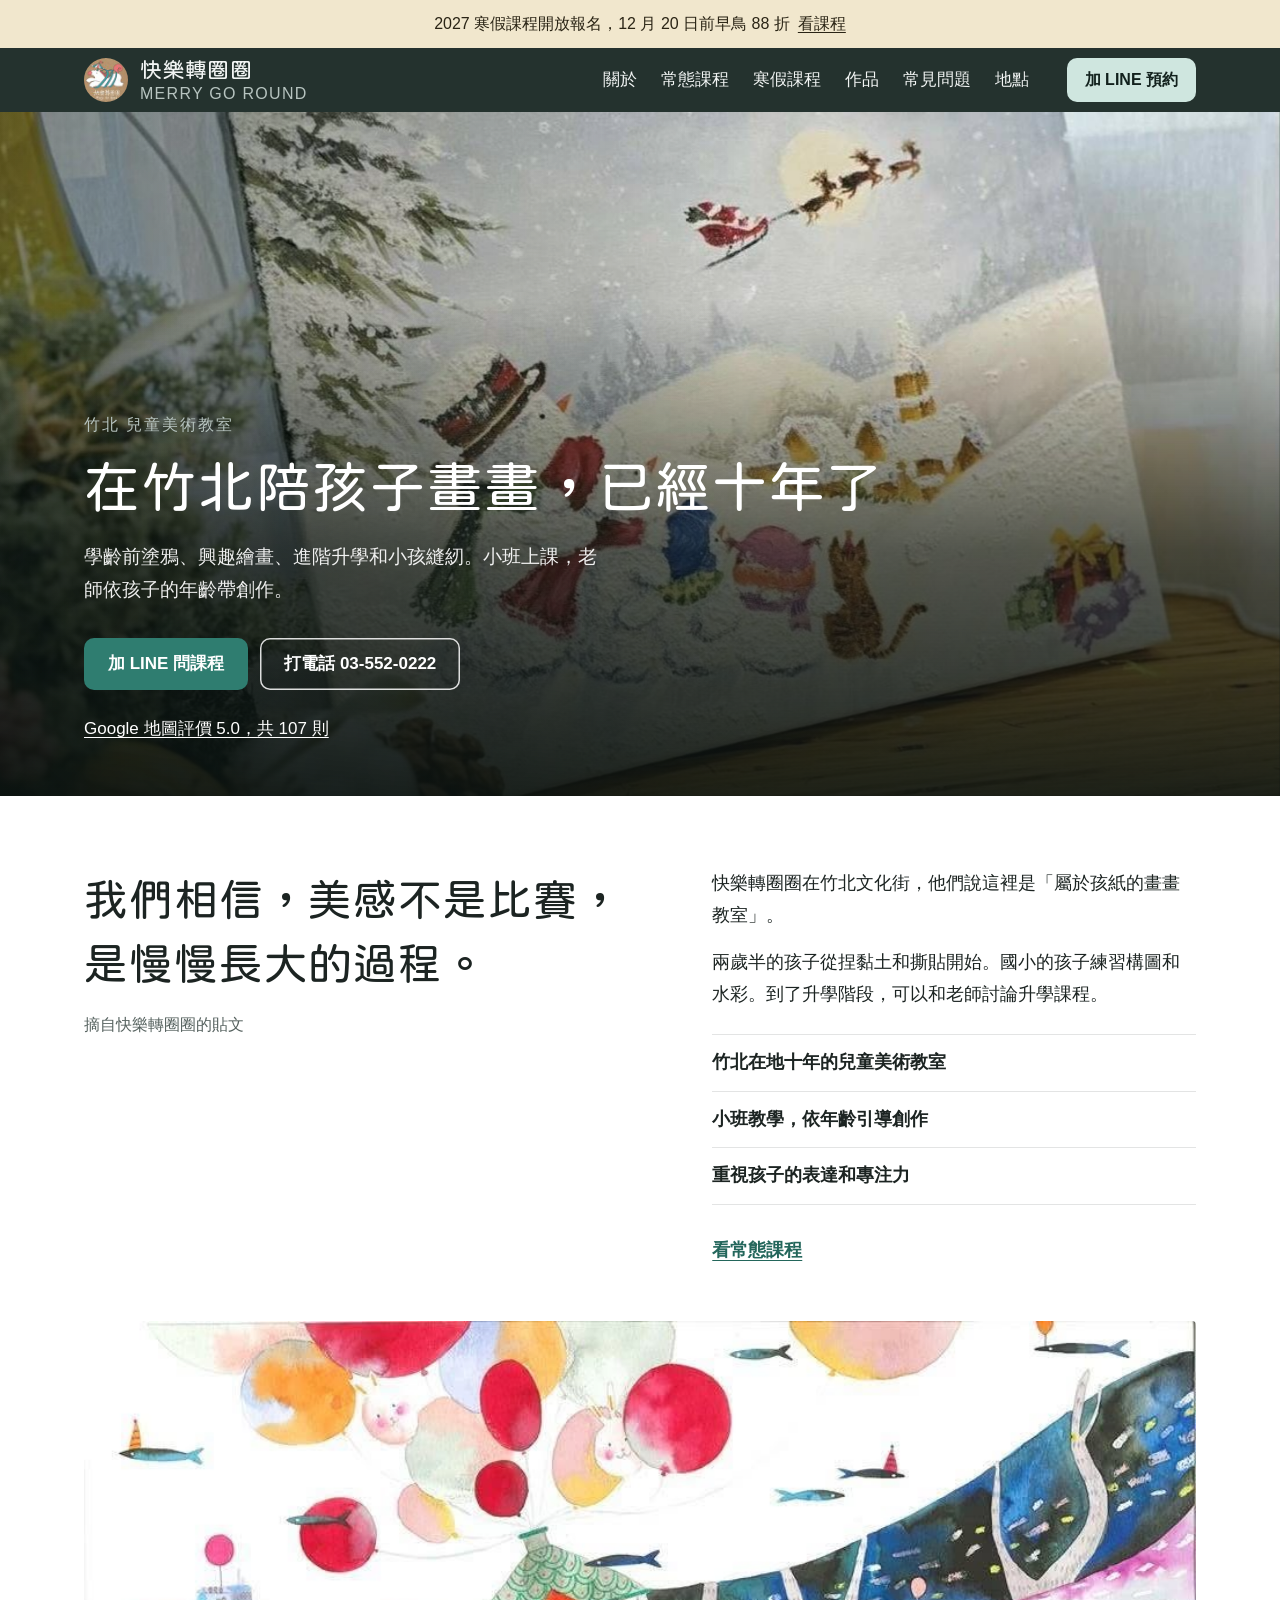
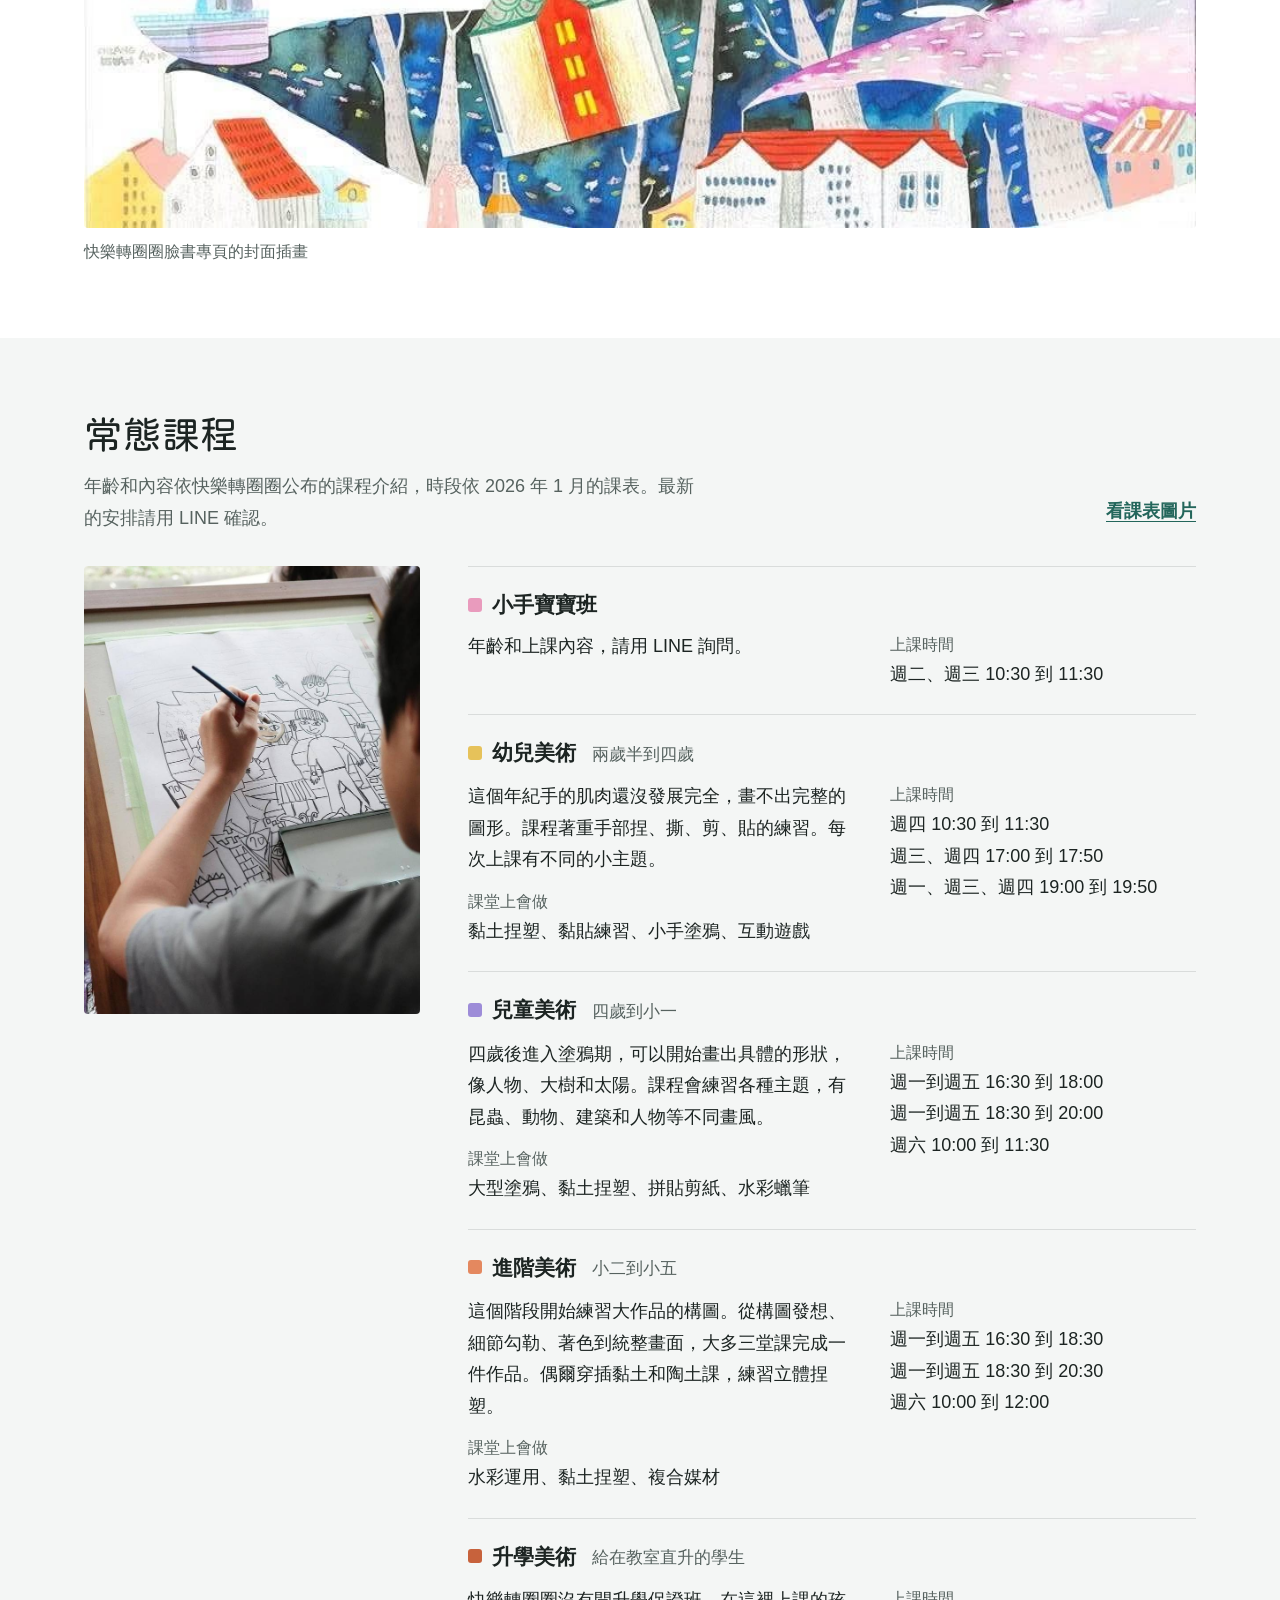
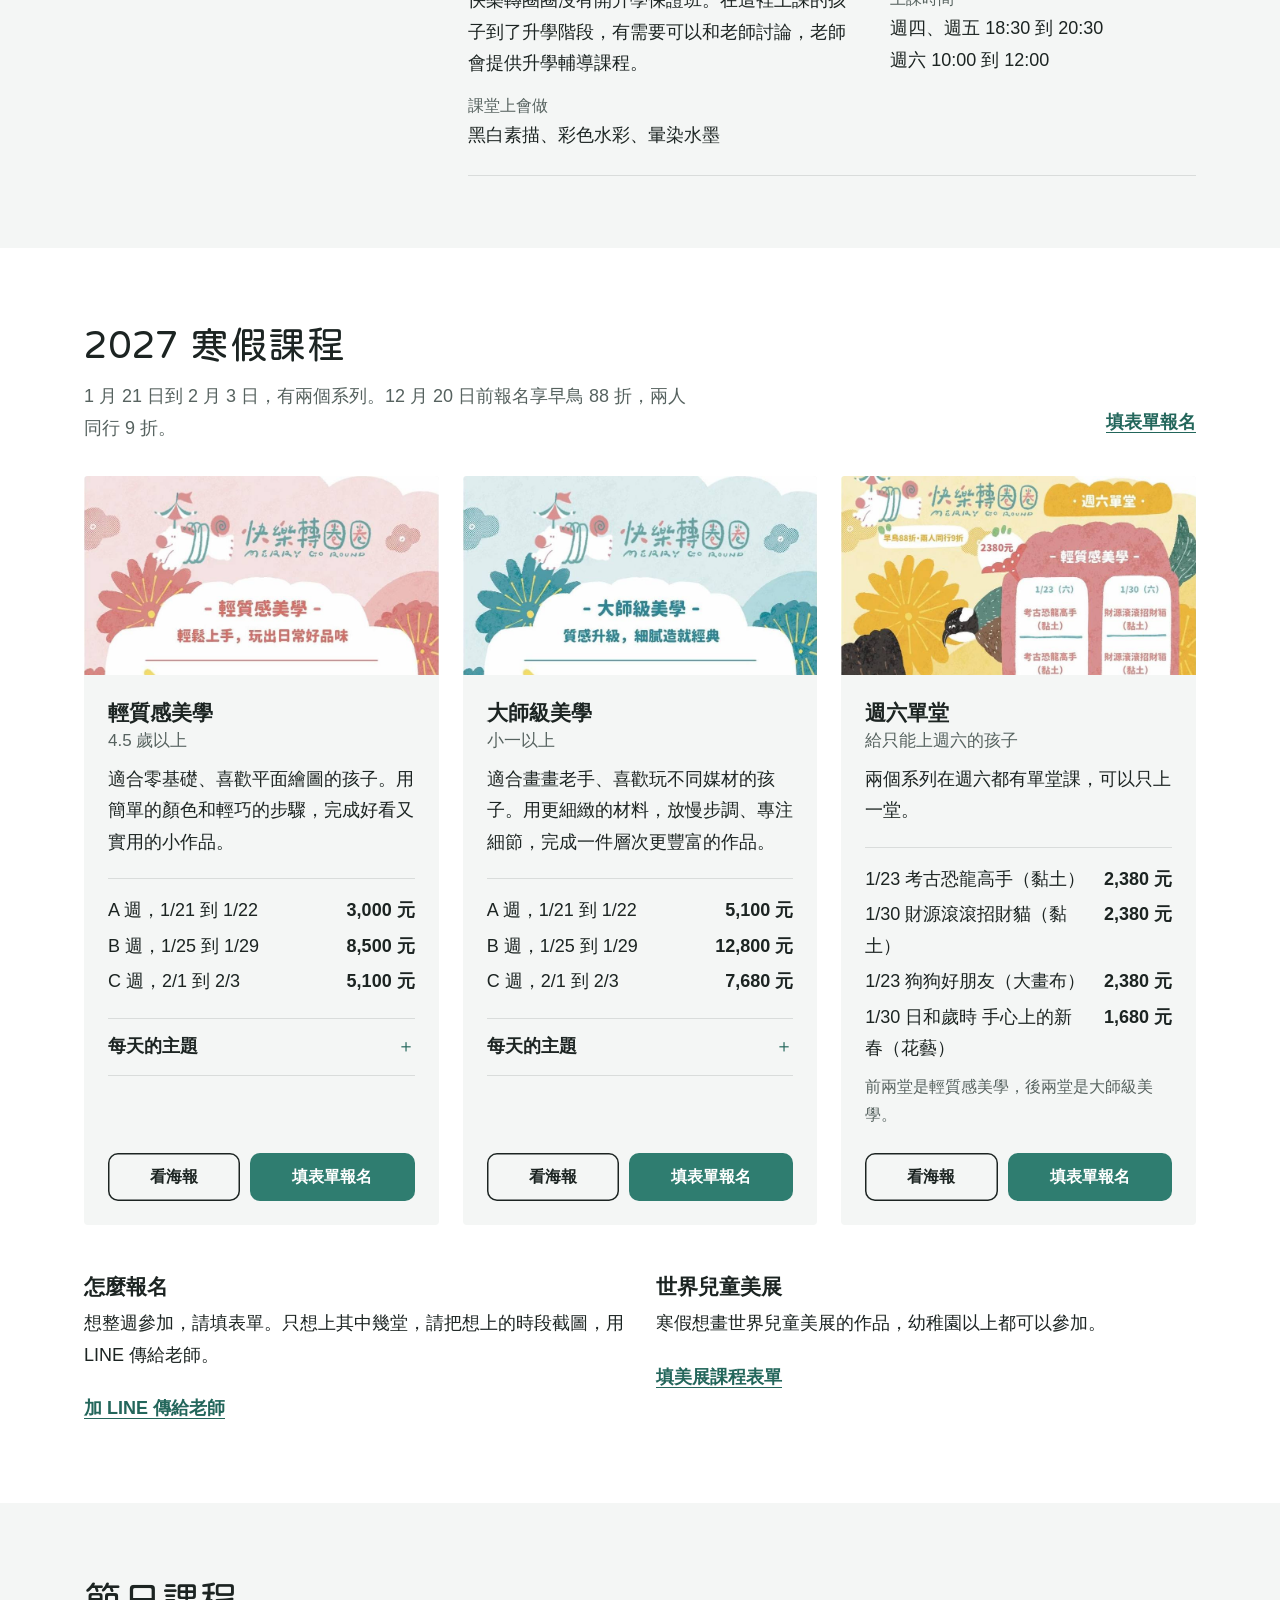
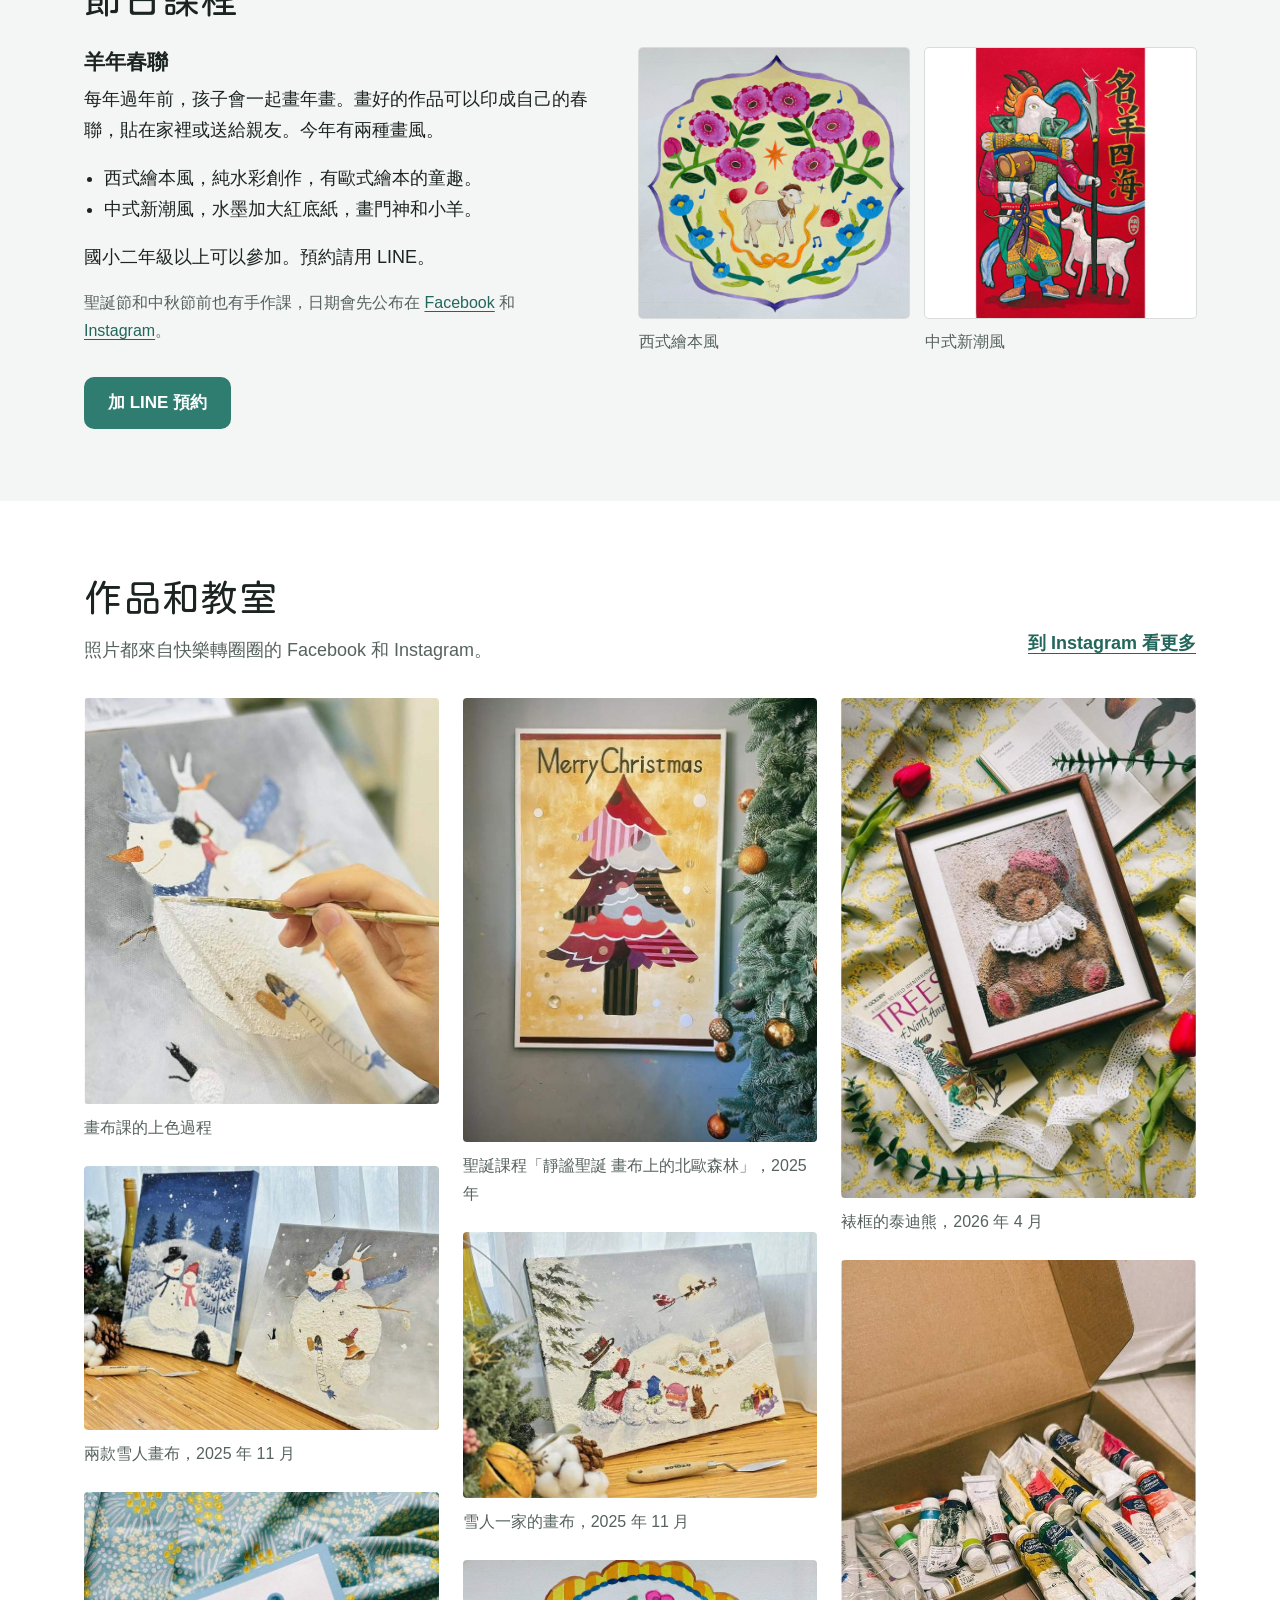
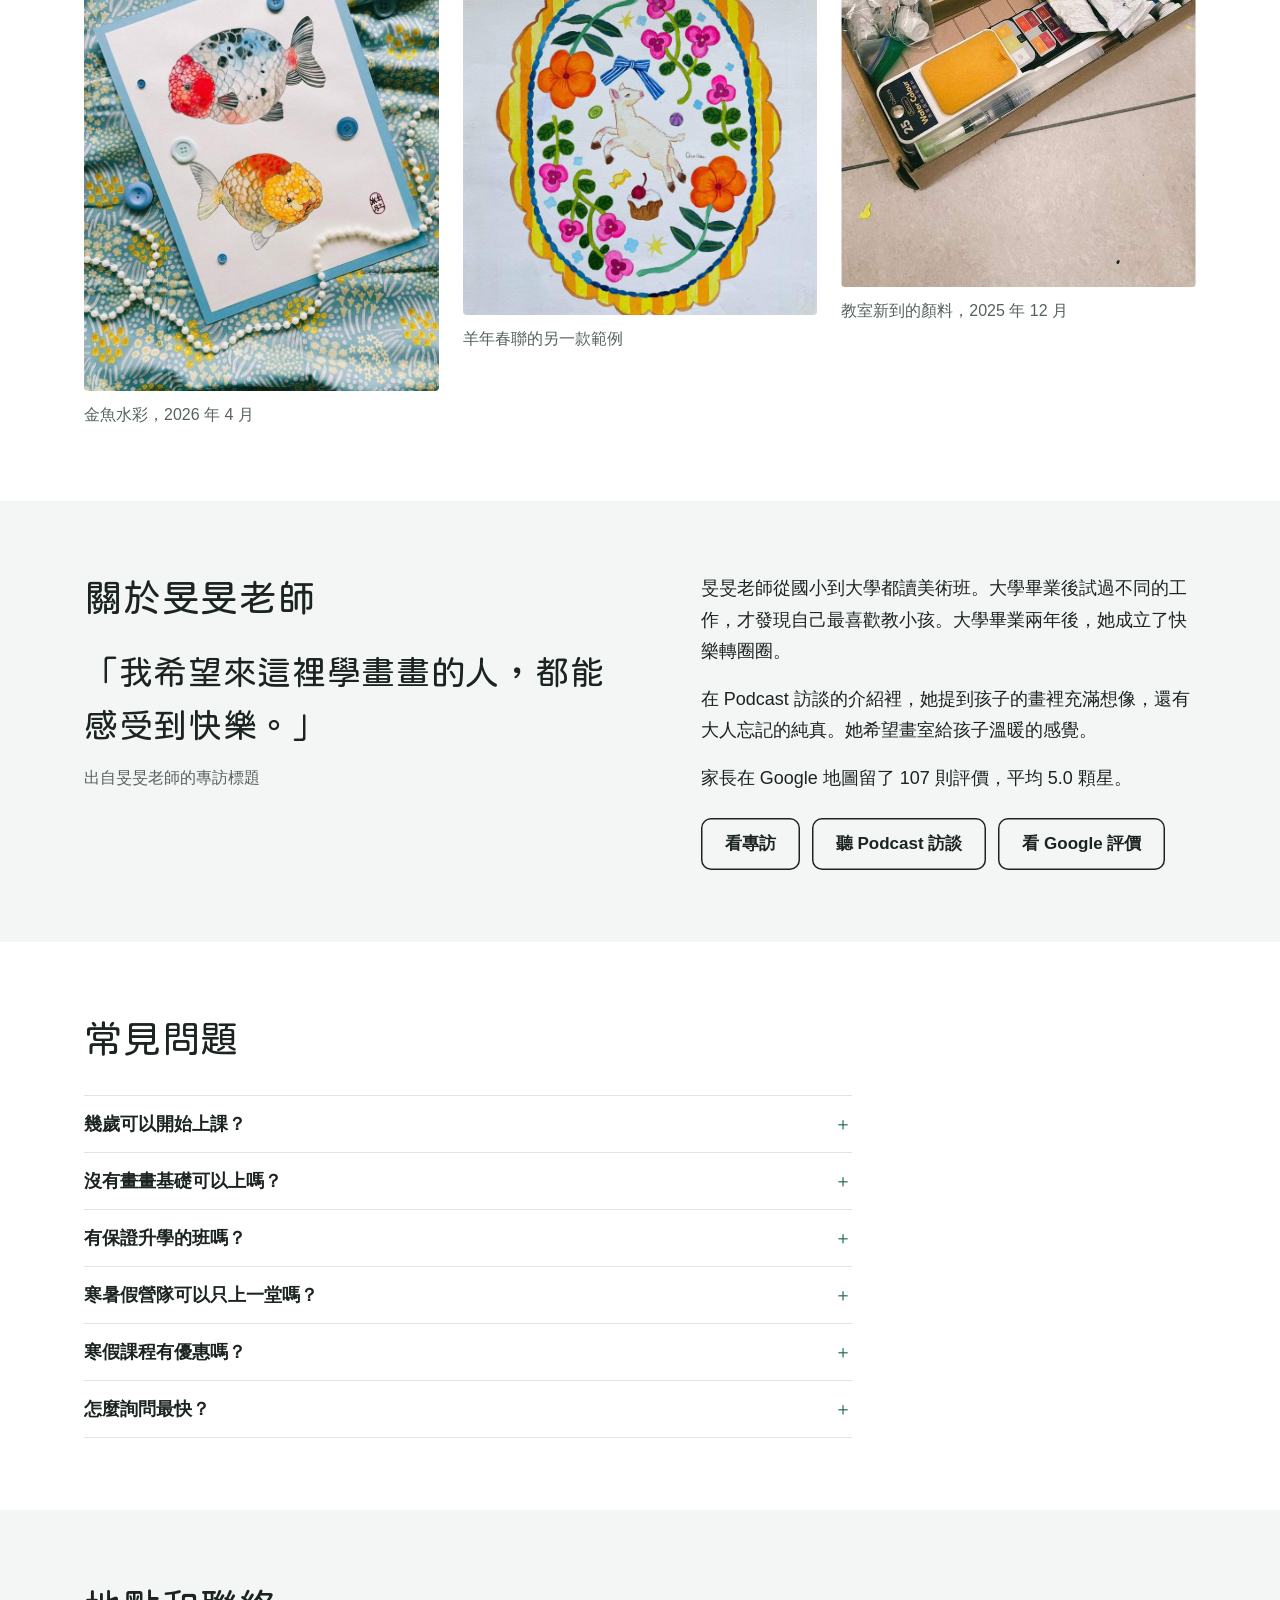
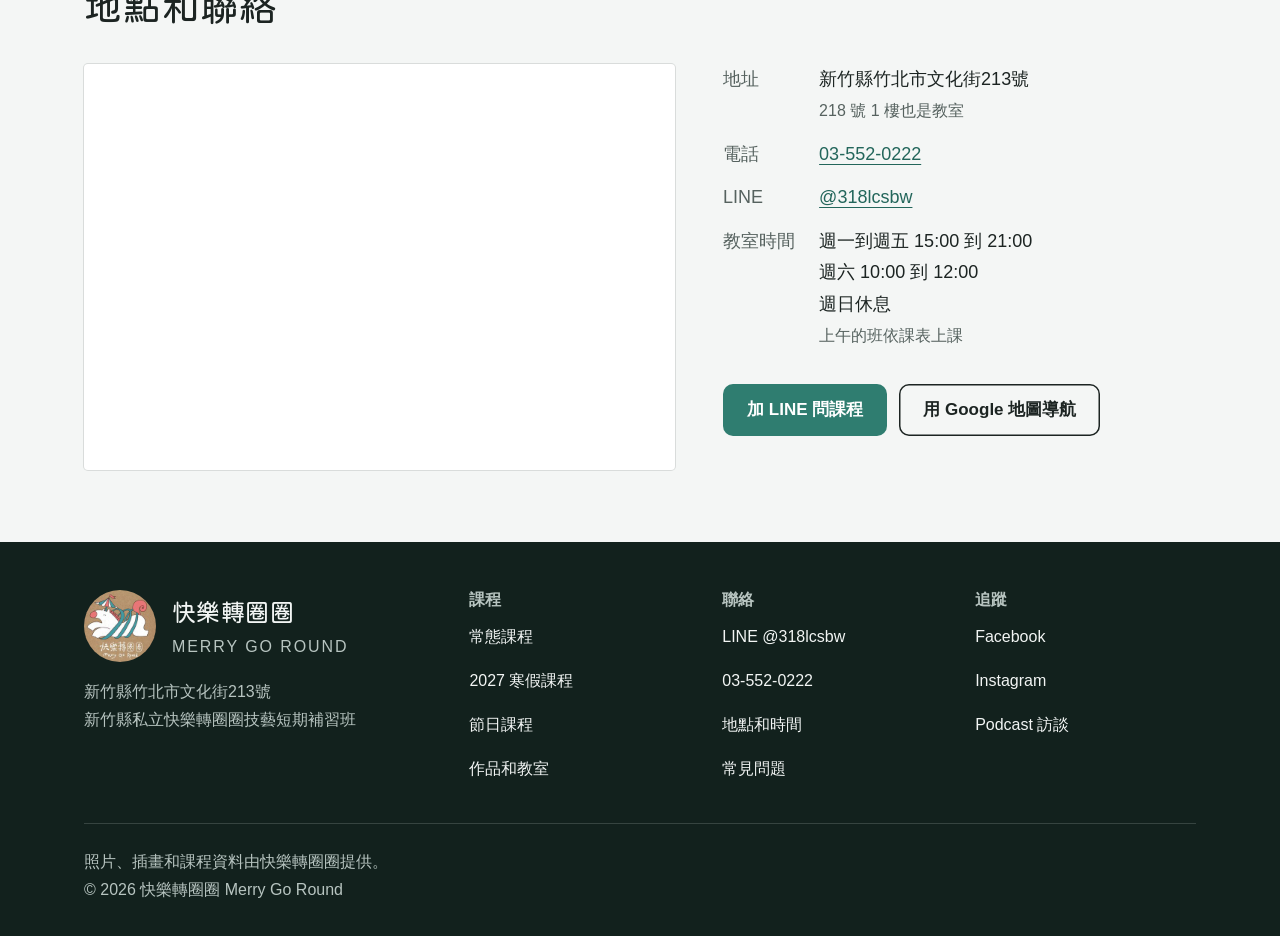
==== commit 6e5d6df4: "擴充成完整的教室網站 Adds a notice bar, dark header with logo and LINE button, full-width photo hero, class de" ====
--- a/index.html
+++ b/index.html
@@ -5,24 +5,23 @@
 <meta name="viewport" content="width=device-width, initial-scale=1, viewport-fit=cover">
 <meta name="robots" content="noindex, nofollow">
 <title>快樂轉圈圈 Merry Go Round｜竹北兒童美術教室</title>
-<meta name="description" content="竹北文化街的兒童美術教室。學齡前塗鴉、興趣繪畫、進階升學和小孩縫紉，小班上課。加 LINE 或打 03-552-0222 詢問課程。">
+<meta name="description" content="竹北文化街的兒童美術教室，陪孩子畫畫十年。幼兒美術、兒童美術、進階美術和升學美術，還有寒暑假營隊。加 LINE 或打 03-552-0222 詢問。">
 <meta name="color-scheme" content="light dark">
-<meta name="theme-color" content="#ffffff" media="(prefers-color-scheme: light)">
-<meta name="theme-color" content="#121615" media="(prefers-color-scheme: dark)">
+<meta name="theme-color" content="#12211d">
 <meta property="og:type" content="website">
 <meta property="og:url" content="https://ian-git116.github.io/merry-go-round/">
 <meta property="og:title" content="快樂轉圈圈 Merry Go Round｜竹北兒童美術教室">
-<meta property="og:description" content="竹北文化街的兒童美術教室，陪孩子畫畫十年。">
-<meta property="og:image" content="https://ian-git116.github.io/merry-go-round/img/chunlian-watercolor-1000.jpg">
-<meta property="og:image:width" content="1000">
-<meta property="og:image:height" content="1000">
-<meta property="og:image:alt" content="一隻小羊站在花圈中間的水彩畫">
+<meta property="og:description" content="在竹北陪孩子畫畫，已經十年了。常態課程、寒暑假營隊和節日手作。">
+<meta property="og:image" content="https://ian-git116.github.io/merry-go-round/img/og.jpg">
+<meta property="og:image:width" content="1200">
+<meta property="og:image:height" content="630">
+<meta property="og:image:alt" content="畫布上的雪人作品，旁邊有松果和棉花">
 <meta name="twitter:card" content="summary_large_image">
 <link rel="icon" type="image/png" sizes="32x32" href="img/favicon-32.png">
 <link rel="apple-touch-icon" href="img/apple-touch-icon.png">
 <link rel="preconnect" href="https://fonts.googleapis.com">
 <link rel="preconnect" href="https://fonts.gstatic.com" crossorigin>
-<link rel="stylesheet" href="https://fonts.googleapis.com/css2?family=Huninn&amp;display=swap&amp;text=%E3%80%82%E4%B8%8A%E4%B8%8D%E4%BA%86%E4%BD%9C%E4%BF%A1%E5%80%91%E5%81%87%E5%85%92%E5%8C%97%E5%8D%81%E5%92%8C%E5%9C%88%E5%9C%A8%E5%9C%B0%E5%A4%A7%E5%AD%90%E5%AD%A9%E5%AE%A4%E5%AF%92%E5%B7%B2%E5%B9%B4%E5%BF%AB%E6%84%9F%E6%85%A2%E6%88%91%E6%89%8B%E6%95%99%E6%96%BC%E6%97%A5%E6%98%AF%E6%99%82%E6%9A%91%E6%A8%82%E6%AF%94%E7%87%9F%E7%95%AB%E7%9A%84%E7%9B%B8%E7%A8%8B%E7%AB%A5%E7%AB%B9%E7%AF%80%E7%B5%A1%E7%B6%93%E7%BE%8E%E8%81%AF%E8%A1%93%E8%AA%B2%E8%B3%BD%E8%BD%89%E9%81%8E%E9%95%B7%E9%96%93%E9%97%9C%E9%99%AA%E9%9A%8A%E9%BB%9E%EF%BC%8C">
+<link rel="stylesheet" href="https://fonts.googleapis.com/css2?family=Huninn&amp;display=swap&amp;text=027%E3%80%82%E3%80%8C%E3%80%8D%E4%B8%8D%E4%BA%86%E4%BA%BA%E4%BD%9C%E4%BE%86%E4%BF%A1%E5%80%91%E5%81%87%E5%88%B0%E5%8C%97%E5%8D%81%E5%8F%97%E5%92%8C%E5%93%81%E5%95%8F%E5%9C%88%E5%9C%A8%E5%9C%B0%E5%A4%A7%E5%AD%90%E5%AD%A9%E5%AD%B8%E5%AE%A4%E5%AF%92%E5%B7%B2%E5%B8%8C%E5%B8%AB%E5%B8%B8%E5%B9%B4%E5%BF%AB%E6%84%9F%E6%85%8B%E6%85%A2%E6%88%91%E6%95%99%E6%96%BC%E6%97%A5%E6%97%BB%E6%98%AF%E6%9C%9B%E6%A8%82%E6%AF%94%E7%95%AB%E7%9A%84%E7%9B%B8%E7%A8%8B%E7%AB%B9%E7%AF%80%E7%B5%A1%E7%B6%93%E7%BE%8E%E8%80%81%E8%81%AF%E8%83%BD%E8%A3%A1%E8%A6%8B%E8%AA%B2%E8%B3%BD%E8%BD%89%E9%80%99%E9%81%8E%E9%83%BD%E9%95%B7%E9%97%9C%E9%99%AA%E9%A1%8C%E9%BB%9E%EF%BC%8C">
 <script type="application/ld+json">
 {
   "@context": "https://schema.org",
@@ -30,7 +29,7 @@
   "name": "快樂轉圈圈 Merry Go Round",
   "alternateName": "新竹縣私立快樂轉圈圈技藝短期補習班",
   "telephone": "+886-3-552-0222",
-  "image": "https://ian-git116.github.io/merry-go-round/img/chunlian-watercolor-1000.jpg",
+  "image": "https://ian-git116.github.io/merry-go-round/img/og.jpg",
   "address": {
     "@type": "PostalAddress",
     "streetAddress": "文化街213號",
@@ -53,11 +52,18 @@
   --surface-2: #f4f6f5;
   --ink: #1c2422;
   --ink-2: #56625f;
+  --deep: #12211d;
+  --on-deep: #f2f5f4;
+  --on-deep-2: #b7c4c0;
   --accent: #2f7d70;
   --accent-press: #256458;
   --accent-ink: #23665b;
+  --mint: #cfe6df;
+  --sand: #f1e7cd;
+  --sand-ink: #2a2415;
   --rule: rgba(28, 36, 34, 0.12);
-  --bar: rgba(255, 255, 255, 0.84);
+  --rule-deep: rgba(242, 245, 244, 0.16);
+  --bar: rgba(255, 255, 255, 0.86);
   --c-baby: #e99bbd;
   --c-young: #e6c25a;
   --c-kids: #9d8cd8;
@@ -77,13 +83,16 @@
     --surface-2: #1a201e;
     --ink: #eef2f1;
     --ink-2: #a9b5b2;
+    --deep: #0b1311;
     --accent-ink: #7fd0c2;
+    --sand: #2b2717;
+    --sand-ink: #f1e7cd;
     --rule: rgba(238, 242, 241, 0.14);
-    --bar: rgba(18, 22, 21, 0.82);
+    --bar: rgba(18, 22, 21, 0.84);
   }
 }
 @media (prefers-contrast: more) {
-  :root { --ink-2: var(--ink); }
+  :root { --ink-2: var(--ink); --on-deep-2: var(--on-deep); }
 }
 
 * { box-sizing: border-box; }
@@ -96,55 +105,93 @@
   font-size: 1.125rem;
   line-height: 1.75;
 }
+img { max-width: 100%; }
 a { color: var(--accent-ink); text-underline-offset: 0.2em; }
 :focus-visible { outline: 3px solid var(--accent); outline-offset: 3px; border-radius: 4px; }
-.wrap { max-width: 68rem; margin: 0 auto; padding: 0 1.25rem; }
-.skip { position: absolute; left: 1rem; top: -4rem; z-index: 20; background: var(--surface); padding: 0.5rem 1rem; }
+.wrap { max-width: 72rem; margin: 0 auto; padding: 0 1.25rem; }
+.skip { position: absolute; left: 1rem; top: -4rem; z-index: 30; background: var(--surface); padding: 0.5rem 1rem; }
 .skip:focus { top: 1rem; }
 
 h1, h2, h3 { margin: 0; line-height: 1.3; }
 .display { font-family: var(--font-display); font-weight: 400; letter-spacing: 0.02em; }
-h1 { font-size: clamp(2rem, 1.4rem + 2vw, 2.75rem); }
-h2 { font-size: clamp(1.625rem, 1.35rem + 1.1vw, 2.125rem); margin-bottom: var(--space-3); }
-h3 { font-size: 1.25rem; font-weight: 600; }
+h1 { font-size: clamp(2.125rem, 1.4rem + 2.6vw, 3.5rem); }
+h2 { font-size: clamp(1.75rem, 1.4rem + 1.3vw, 2.375rem); }
+h3 { font-size: 1.3125rem; font-weight: 600; }
 .phrase { display: inline-block; }
 p { margin: 0 0 var(--space-2); }
-.lead { font-size: 1.1875rem; color: var(--ink-2); margin-top: var(--space-3); max-width: 30em; }
 .note { color: var(--ink-2); font-size: 1rem; }
-
-/* header */
-.site-header { background: var(--surface); border-bottom: 1px solid var(--rule); }
-.site-header .wrap { display: flex; flex-wrap: wrap; align-items: center; justify-content: space-between; gap: 0 1.5rem; padding-top: 0.25rem; padding-bottom: 0.25rem; }
-.brand { display: inline-flex; align-items: baseline; gap: 0.5rem; min-height: 44px; padding-top: 0.5rem; color: var(--ink); text-decoration: none; font-size: 1.375rem; }
-.brand small { font-family: var(--font-body); font-size: 1rem; color: var(--ink-2); }
-.site-nav { display: flex; gap: 0 1.25rem; }
-.site-nav a { display: inline-flex; align-items: center; min-height: 44px; padding: 0 0.25rem; color: var(--ink); text-decoration: none; font-size: 1.0625rem; }
-.site-nav a:hover { color: var(--accent-ink); }
-
-/* buttons, one style everywhere */
+.label { display: block; font-size: 1rem; color: var(--ink-2); }
+.latin { font-size: 1rem; letter-spacing: 0.12em; text-transform: uppercase; }
+
+/* buttons */
 .btn {
   display: inline-flex; align-items: center; justify-content: center;
-  min-height: 52px; padding: 0 1.375rem;
+  min-height: 52px; padding: 0 1.5rem;
   background: var(--accent); color: #fff;
-  border-radius: 10px; text-decoration: none; font-weight: 600; font-size: 1.125rem;
+  border-radius: 10px; text-decoration: none; font-weight: 600; font-size: 1.0625rem;
 }
 .btn:hover, .btn:active { background: var(--accent-press); }
+.btn-ghost { background: transparent; color: var(--ink); box-shadow: inset 0 0 0 1.5px var(--ink); }
+.btn-ghost:hover, .btn-ghost:active { background: var(--rule); }
+.btn-on-dark { background: transparent; color: #fff; box-shadow: inset 0 0 0 1.5px rgba(255, 255, 255, 0.85); }
+.btn-on-dark:hover, .btn-on-dark:active { background: rgba(255, 255, 255, 0.14); }
+.btn-light { background: var(--mint); color: #12211d; }
+.btn-light:hover, .btn-light:active { background: #b9d8cf; }
 .actions { display: flex; flex-wrap: wrap; gap: 0.75rem; margin-top: var(--space-4); }
 
-/* artwork */
-.art { margin: 0; }
-.art img { display: block; width: 100%; height: auto; border-radius: 4px; box-shadow: 0 0 0 1px var(--rule); background: var(--surface-2); }
-.art figcaption { margin-top: 0.75rem; color: var(--ink-2); font-size: 1rem; }
+/* notice bar */
+.notice { margin: 0; background: var(--sand); color: var(--sand-ink); font-size: 1rem; text-align: center; }
+.notice a { display: block; padding: 0.625rem 1.25rem; color: inherit; text-decoration: none; }
+.notice u { text-underline-offset: 0.2em; margin-left: 0.5rem; white-space: nowrap; }
+
+/* header */
+.site-header { background: var(--deep); color: var(--on-deep); }
+.site-header .bar { display: flex; flex-wrap: wrap; align-items: center; gap: 0 1.5rem; padding-top: 0.5rem; padding-bottom: 0.5rem; }
+.brand { display: inline-flex; align-items: center; gap: 0.75rem; min-height: 48px; color: var(--on-deep); text-decoration: none; margin-right: auto; }
+.brand img { width: 44px; height: 44px; border-radius: 50%; display: block; }
+.brand-text { display: flex; flex-direction: column; line-height: 1.25; white-space: nowrap; }
+.brand .display { font-size: 1.375rem; }
+.brand small { color: var(--on-deep-2); letter-spacing: 0.08em; }
+.site-nav { display: flex; gap: 0 0.25rem; order: 3; width: 100%; overflow-x: auto; white-space: nowrap; scrollbar-width: none; margin: 0 -0.5rem; padding: 0 0.25rem; }
+.site-nav::-webkit-scrollbar { display: none; }
+.site-nav a { display: inline-flex; align-items: center; min-height: 44px; padding: 0 0.625rem; color: var(--on-deep); text-decoration: none; font-size: 1.0625rem; }
+.site-nav a:hover { color: var(--mint); }
+.header-cta { display: none; min-height: 44px; font-size: 1rem; padding: 0 1.125rem; }
+
+/* hero */
+.hero { position: relative; background: var(--deep); color: #fff; overflow: hidden; }
+.hero picture { display: block; overflow: hidden; }
+.hero img { display: block; width: 100%; height: auto; aspect-ratio: 4 / 3.6; object-fit: cover; object-position: 50% 42%; }
+.hero-text { padding-top: 1.75rem; padding-bottom: 2.5rem; }
+.hero .latin { color: var(--on-deep-2); margin-bottom: 0.75rem; }
+.hero .lead { font-size: 1.1875rem; color: rgba(255, 255, 255, 0.92); margin-top: 1rem; max-width: 27em; }
+.hero .proof { margin: 1.5rem 0 0; font-size: 1.0625rem; }
+.hero .proof a { color: #fff; }
 
 /* sections */
 .band { background: var(--surface-2); }
 .section { padding-top: var(--space-6); padding-bottom: var(--space-6); }
-.hero { display: grid; gap: var(--space-5); padding-top: var(--space-5); padding-bottom: var(--space-6); }
-.proof { margin-top: var(--space-3); font-size: 1.0625rem; }
+.section-head { display: flex; flex-wrap: wrap; align-items: flex-end; justify-content: space-between; gap: 0.75rem 2rem; margin-bottom: var(--space-4); }
+.section-head p { margin: 0.75rem 0 0; max-width: 34em; color: var(--ink-2); }
+.text-link { display: inline-flex; align-items: center; min-height: 44px; font-weight: 600; }
+
+/* about */
+.about { display: grid; gap: var(--space-4); }
+.belief { margin: 0; font-size: clamp(1.75rem, 1.3rem + 1.8vw, 2.75rem); line-height: 1.45; }
+.belief-src { margin-top: 1rem; }
+.points { list-style: none; margin: var(--space-3) 0; padding: 0; border-top: 1px solid var(--rule); }
+.points li { padding: 0.75rem 0; border-bottom: 1px solid var(--rule); font-weight: 600; }
+.banner { margin: var(--space-5) 0 0; }
+.banner img { display: block; width: 100%; height: auto; border-radius: 4px; }
+.banner figcaption, .art figcaption, .gallery figcaption { margin-top: 0.625rem; color: var(--ink-2); font-size: 1rem; }
 
 /* classes */
-.class-list { list-style: none; margin: var(--space-4) 0 0; padding: 0; border-top: 1px solid var(--rule); }
-.class-item { display: grid; gap: 0.25rem 2rem; padding: 1.25rem 0; border-bottom: 1px solid var(--rule); }
+.classes { display: grid; gap: var(--space-4); }
+.classes-figure { margin: 0; }
+.classes-figure img { display: block; width: 100%; height: auto; aspect-ratio: 16 / 11; object-fit: cover; object-position: 50% 35%; border-radius: 4px; }
+.class-row { padding: 1.5rem 0; border-top: 1px solid var(--rule); }
+.class-row:last-child { border-bottom: 1px solid var(--rule); }
+.class-head { display: flex; flex-wrap: wrap; align-items: baseline; gap: 0.25rem 1rem; }
 .class-name { display: flex; align-items: center; gap: 0.625rem; }
 .chip { flex: none; width: 0.875rem; height: 0.875rem; border-radius: 3px; }
 .chip-baby { background: var(--c-baby); }
@@ -152,31 +199,77 @@
 .chip-kids { background: var(--c-kids); }
 .chip-adv { background: var(--c-adv); }
 .chip-exam { background: var(--c-exam); }
-.class-item p { margin: 0.375rem 0 0; color: var(--ink-2); font-size: 1.0625rem; }
+.age { color: var(--ink-2); font-size: 1.0625rem; }
+.class-body { display: grid; gap: 1rem 2.5rem; margin-top: 0.75rem; }
+.class-body p { margin: 0 0 0.75rem; }
+.class-body p:last-child { margin-bottom: 0; }
 .times { list-style: none; margin: 0; padding: 0; font-variant-numeric: tabular-nums; }
 
-/* camps */
-.split { display: grid; gap: var(--space-5); }
-
-/* about */
-.quote-block { margin: 0 0 var(--space-4); }
-.quote { margin: 0; font-size: clamp(1.375rem, 1.15rem + 1vw, 1.875rem); line-height: 1.6; max-width: 24em; }
-.quote-block figcaption { margin-top: 0.75rem; }
-
-/* map */
-.address { font-size: 1.25rem; font-weight: 600; }
-.map { margin-top: var(--space-2); border-radius: 6px; overflow: hidden; background: var(--surface-2); aspect-ratio: 16 / 10; box-shadow: 0 0 0 1px var(--rule); }
+/* cards */
+.cards { display: grid; gap: 1.5rem; }
+.card { display: flex; flex-direction: column; background: var(--surface-2); border-radius: 4px; overflow: hidden; }
+.card > img { display: block; width: 100%; height: auto; }
+.card-body { display: flex; flex-direction: column; flex: 1; padding: 1.5rem; }
+.card-body > p { margin: 0.5rem 0 0; }
+.price { display: grid; grid-template-columns: 1fr max-content; gap: 0.25rem 1rem; margin: 1.25rem 0 0; padding-top: 1rem; border-top: 1px solid var(--rule); font-variant-numeric: tabular-nums; }
+.price dt, .price dd { margin: 0; }
+.price dd { font-weight: 600; text-align: right; }
+details { border-top: 1px solid var(--rule); }
+details:last-of-type { border-bottom: 1px solid var(--rule); }
+summary { display: flex; align-items: center; justify-content: space-between; gap: 1rem; min-height: 56px; cursor: pointer; font-weight: 600; list-style: none; }
+summary::-webkit-details-marker { display: none; }
+summary::after { content: "＋"; flex: none; color: var(--accent-ink); font-weight: 400; }
+details[open] > summary::after { content: "－"; }
+details > :not(summary) { margin-top: 0; }
+details ul { margin: 0 0 1rem; padding-left: 1.25rem; }
+details p { margin: 0 0 1rem; }
+.card details { margin-top: 1.25rem; }
+.card details li { font-size: 1.0625rem; }
+.card-actions { display: flex; flex-wrap: wrap; gap: 0.625rem; margin-top: auto; padding-top: 1.5rem; }
+.card-actions .btn { min-height: 48px; padding: 0 1.125rem; font-size: 1rem; flex: 1 1 auto; }
+.info-pair { display: grid; gap: var(--space-4); margin-top: var(--space-5); }
+.info-pair h3 { margin-bottom: 0.5rem; }
+
+/* festive */
+.split { display: grid; gap: var(--space-4); }
+.duo { display: grid; grid-template-columns: 1fr 1fr; gap: 1rem; }
+.art { margin: 0; }
+.art img { display: block; width: 100%; height: auto; border-radius: 4px; box-shadow: 0 0 0 1px var(--rule); background: var(--surface-2); }
+.plain-list { margin: 0 0 var(--space-2); padding-left: 1.25rem; }
+
+/* gallery */
+.gallery { columns: 2; column-gap: 1rem; }
+.gallery figure { break-inside: avoid; margin: 0 0 1.5rem; }
+.gallery img { display: block; width: 100%; height: auto; border-radius: 4px; background: var(--surface-2); }
+
+/* teacher */
+.teacher { display: grid; gap: var(--space-4); }
+.quote { margin: 0; font-size: clamp(1.5rem, 1.2rem + 1.2vw, 2.125rem); line-height: 1.55; }
+
+/* faq */
+.faq { max-width: 48rem; }
+
+/* place */
+.place { display: grid; gap: var(--space-4); }
+.map { border-radius: 4px; overflow: hidden; background: var(--surface); aspect-ratio: 16 / 11; box-shadow: 0 0 0 1px var(--rule); }
 .map iframe { display: block; width: 100%; height: 100%; border: 0; }
-
-/* contact */
-.hours { display: grid; grid-template-columns: max-content 1fr; gap: 0.25rem 1.25rem; margin: var(--space-4) 0 0; }
-.hours dt { font-weight: 600; }
-.hours dd { margin: 0; font-variant-numeric: tabular-nums; }
+.facts { display: grid; grid-template-columns: max-content 1fr; gap: 0.75rem 1.5rem; margin: 0; }
+.facts dt { color: var(--ink-2); }
+.facts dd { margin: 0; font-variant-numeric: tabular-nums; }
 
 /* footer */
-.site-footer { padding-top: var(--space-4); padding-bottom: var(--space-4); color: var(--ink-2); font-size: 1rem; }
-.site-footer p { margin: 0 0 0.375rem; }
-.site-footer a { display: inline-flex; align-items: center; min-height: 44px; margin-right: 1.25rem; }
+.site-footer { background: var(--deep); color: var(--on-deep); font-size: 1rem; }
+.site-footer .wrap { padding-top: var(--space-5); padding-bottom: var(--space-4); }
+.foot-grid { display: grid; gap: var(--space-4); }
+.foot-brand { display: flex; align-items: center; gap: 1rem; }
+.foot-brand img { width: 72px; height: 72px; border-radius: 50%; display: block; }
+.foot-brand .display { font-size: 1.5rem; display: block; }
+.site-footer h3 { font-size: 1rem; font-weight: 600; color: var(--on-deep-2); margin-bottom: 0.25rem; }
+.site-footer ul { list-style: none; margin: 0; padding: 0; }
+.site-footer a { color: var(--on-deep); text-decoration: none; display: inline-flex; align-items: center; min-height: 44px; }
+.site-footer a:hover { text-decoration: underline; }
+.site-footer p { margin: 0; color: var(--on-deep-2); }
+.foot-end { margin-top: var(--space-4); padding-top: var(--space-3); border-top: 1px solid var(--rule-deep); }
 
 /* phone call bar */
 .callbar { display: none; }
@@ -185,7 +278,7 @@
   body { padding-bottom: calc(84px + env(safe-area-inset-bottom)); }
   .callbar {
     display: grid; grid-template-columns: 1fr 1fr; gap: 0.625rem;
-    position: fixed; left: 0; right: 0; bottom: 0; z-index: 10;
+    position: fixed; left: 0; right: 0; bottom: 0; z-index: 20;
     padding: 0.75rem 1rem calc(0.75rem + env(safe-area-inset-bottom));
     background: var(--bar);
     -webkit-backdrop-filter: saturate(180%) blur(16px);
@@ -197,34 +290,47 @@
 }
 
 @media (min-width: 720px) {
-  .site-header {
-    position: sticky; top: 0; z-index: 10;
-    background: var(--bar);
-    -webkit-backdrop-filter: saturate(180%) blur(16px);
-    backdrop-filter: saturate(180%) blur(16px);
-  }
-  .class-item { grid-template-columns: 15rem 1fr; }
-  [id] { scroll-margin-top: 72px; }
-}
-
-@media (min-width: 900px) {
-  .hero { grid-template-columns: 1.1fr 1fr; align-items: center; padding-top: var(--space-6); }
-  .split { grid-template-columns: 1.05fr 1fr; align-items: start; }
+  .site-header { position: sticky; top: 0; z-index: 20; background: rgba(18, 33, 29, 0.92); -webkit-backdrop-filter: saturate(160%) blur(14px); backdrop-filter: saturate(160%) blur(14px); }
+  .site-header .bar { flex-wrap: nowrap; }
+  .brand { margin-right: 0; }
+  .site-nav { order: 0; width: auto; margin: 0 0 0 auto; overflow: visible; }
+  .header-cta { display: inline-flex; }
+  [id] { scroll-margin-top: 80px; }
+  .hero img { aspect-ratio: auto; height: min(76vh, 720px); object-position: 50% 50%; }
+  .hero::after { content: ""; position: absolute; inset: 0; background: linear-gradient(to top, rgba(11, 19, 17, 0.92) 0%, rgba(11, 19, 17, 0.66) 36%, rgba(11, 19, 17, 0) 72%), linear-gradient(to right, rgba(11, 19, 17, 0.5), rgba(11, 19, 17, 0) 58%); pointer-events: none; }
+  .hero-text { position: absolute; left: 0; right: 0; bottom: 0; z-index: 1; padding-bottom: 3.25rem; }
+  .class-body { grid-template-columns: 1.25fr 1fr; }
+  .cards { grid-template-columns: repeat(2, 1fr); }
+  .info-pair { grid-template-columns: 1fr 1fr; }
+  .foot-grid { grid-template-columns: 1.6fr 1fr 1fr 1fr; }
+}
+
+@media (min-width: 960px) {
+  .about { grid-template-columns: 1.15fr 1fr; gap: var(--space-6); align-items: start; }
+  .classes { grid-template-columns: 21rem 1fr; gap: var(--space-5); align-items: start; }
+  .classes-figure { position: sticky; top: 104px; }
+  .classes-figure img { aspect-ratio: 3 / 4; }
+  .split { grid-template-columns: 1fr 1.1fr; gap: var(--space-5); align-items: center; }
+  .gallery { columns: 3; column-gap: 1.5rem; }
+  .teacher { grid-template-columns: 1.1fr 1fr; gap: var(--space-6); align-items: start; }
+  .place { grid-template-columns: 1.25fr 1fr; gap: var(--space-5); align-items: start; }
+}
+
+@media (min-width: 1080px) {
+  .cards { grid-template-columns: repeat(3, 1fr); }
 }
 
 @media (prefers-reduced-transparency: reduce) {
-  .site-header, .callbar { background: var(--surface); -webkit-backdrop-filter: none; backdrop-filter: none; }
+  .site-header { background: var(--deep); -webkit-backdrop-filter: none; backdrop-filter: none; }
+  .callbar { background: var(--surface); -webkit-backdrop-filter: none; backdrop-filter: none; }
 }
 
 @media (prefers-reduced-motion: no-preference) {
   html { scroll-behavior: smooth; }
   .btn { transition: background-color 0.15s ease, transform 0.1s ease; }
   .btn:active { transform: scale(0.98); }
-  .anim .art-turn img { animation: turn-in 0.9s cubic-bezier(0.2, 0.7, 0.2, 1) both; }
-  @keyframes turn-in {
-    from { opacity: 0; transform: rotate(-8deg) scale(0.96); }
-    to { opacity: 1; transform: none; }
-  }
+  .hero img { animation: settle 1.4s cubic-bezier(0.2, 0.7, 0.2, 1) both; }
+  @keyframes settle { from { transform: scale(1.05); } to { transform: none; } }
 }
 </style>
 </head>
@@ -232,147 +338,495 @@
 
 <a class="skip" href="#main">跳到主要內容</a>
 
+<p class="notice"><a href="#winter">2027 寒假課程開放報名，12 月 20 日前早鳥 88 折<u>看課程</u></a></p>
+
 <header class="site-header">
-  <div class="wrap">
-    <a class="brand" href="#top"><span class="display">快樂轉圈圈</span><small>Merry Go Round</small></a>
+  <div class="wrap bar">
+    <a class="brand" href="#top"><img src="img/logo-96.jpg" width="96" height="96" alt=""><span class="brand-text"><span class="display">快樂轉圈圈</span><small class="latin">Merry Go Round</small></span></a>
     <nav class="site-nav" aria-label="主要選單">
-      <a href="#classes">課程</a>
-      <a href="#camps">營隊</a>
-      <a href="#map">地點</a>
-      <a href="#contact">聯絡</a>
+      <a href="#about">關於</a>
+      <a href="#classes">常態課程</a>
+      <a href="#winter">寒假課程</a>
+      <a href="#gallery">作品</a>
+      <a href="#faq">常見問題</a>
+      <a href="#place">地點</a>
     </nav>
+    <a class="btn btn-light header-cta" href="https://lin.ee/qCqbM0w">加 LINE 預約</a>
   </div>
 </header>
 
 <main id="main">
 
-  <section id="top" class="hero wrap">
-    <div>
-      <h1 class="display"><span class="phrase">竹北的兒童美術教室，</span><span class="phrase">陪孩子畫畫十年</span></h1>
-      <p class="lead">學齡前塗鴉、興趣繪畫、進階升學和小孩縫紉都有。小班上課，老師依孩子的年齡帶創作。</p>
+  <section id="top" class="hero">
+    <picture>
+      <source media="(min-width: 720px)" srcset="img/hero-d-1000.jpg 1000w, img/hero-d-1436.jpg 1436w" sizes="100vw">
+      <img src="img/hero-m-800.jpg" width="800" height="1000" alt="畫布上的雪人作品" fetchpriority="high">
+    </picture>
+    <div class="hero-text wrap">
+      <p class="latin">竹北 兒童美術教室</p>
+      <h1 class="display"><span class="phrase">在竹北陪孩子畫畫，</span><span class="phrase">已經十年了</span></h1>
+      <p class="lead">學齡前塗鴉、興趣繪畫、進階升學和小孩縫紉。小班上課，老師依孩子的年齡帶創作。</p>
       <div class="actions">
         <a class="btn" href="https://lin.ee/qCqbM0w">加 LINE 問課程</a>
-        <a class="btn" href="tel:+88635520222">打電話 03-552-0222</a>
+        <a class="btn btn-on-dark" href="tel:+88635520222">打電話 03-552-0222</a>
       </div>
       <p class="proof"><a href="https://www.google.com/maps/search/?api=1&amp;query=%E5%BF%AB%E6%A8%82%E8%BD%89%E5%9C%88%E5%9C%88%E7%95%AB%E5%AE%A4+%E7%AB%B9%E5%8C%97">Google 地圖評價 5.0，共 107 則</a></p>
     </div>
-    <figure class="art art-turn">
-      <img src="img/chunlian-watercolor-1000.jpg" srcset="img/chunlian-watercolor-640.jpg 640w, img/chunlian-watercolor-1000.jpg 1000w" sizes="(min-width: 900px) 520px, calc(100vw - 40px)" width="1000" height="1000" alt="一隻小羊站在花圈中間的水彩畫" fetchpriority="high">
-      <figcaption>羊年春聯課的西式繪本風</figcaption>
-    </figure>
+  </section>
+
+  <section id="about">
+    <div class="wrap section">
+      <div class="about">
+        <figure style="margin:0">
+          <blockquote class="belief display">我們相信，美感不是比賽，是慢慢長大的過程。</blockquote>
+          <figcaption class="note belief-src">摘自快樂轉圈圈的貼文</figcaption>
+        </figure>
+        <div>
+          <p>快樂轉圈圈在竹北文化街，他們說這裡是「屬於孩紙的畫畫教室」。</p>
+          <p>兩歲半的孩子從捏黏土和撕貼開始。國小的孩子練習構圖和水彩。到了升學階段，可以和老師討論升學課程。</p>
+          <ul class="points">
+            <li>竹北在地十年的兒童美術教室</li>
+            <li>小班教學，依年齡引導創作</li>
+            <li>重視孩子的表達和專注力</li>
+          </ul>
+          <a class="text-link" href="#classes">看常態課程</a>
+        </div>
+      </div>
+      <figure class="banner">
+        <img src="img/cover-960.jpg" width="960" height="438" alt="彩色的小鎮插畫，有氣球、房子和一本打開的書" loading="lazy">
+        <figcaption>快樂轉圈圈臉書專頁的封面插畫</figcaption>
+      </figure>
+    </div>
   </section>
 
   <section id="classes" class="band">
     <div class="wrap section">
-      <h2 class="display">課程和上課時間</h2>
-      <p class="note">下面是 2026 年 1 月公布的課表。最新的時段，請用 LINE 確認。</p>
-      <ul class="class-list">
-        <li class="class-item">
-          <h3 class="class-name"><span class="chip chip-baby" aria-hidden="true"></span>小手寶寶班</h3>
-          <ul class="times">
-            <li>週二、週三 10:30 到 11:30</li>
+      <div class="section-head">
+        <div>
+          <h2 class="display">常態課程</h2>
+          <p>年齡和內容依快樂轉圈圈公布的課程介紹，時段依 2026 年 1 月的課表。最新的安排請用 LINE 確認。</p>
+        </div>
+        <a class="text-link" href="img/timetable-1600.jpg">看課表圖片</a>
+      </div>
+      <div class="classes">
+        <figure class="classes-figure">
+          <img src="img/class-sketch-760.jpg" width="760" height="1139" alt="學生拿著筆，在大張畫紙上畫線稿" loading="lazy">
+        </figure>
+        <div>
+          <article class="class-row">
+            <div class="class-head">
+              <h3 class="class-name"><span class="chip chip-baby" aria-hidden="true"></span>小手寶寶班</h3>
+            </div>
+            <div class="class-body">
+              <div>
+                <p>年齡和上課內容，請用 LINE 詢問。</p>
+              </div>
+              <div>
+                <span class="label">上課時間</span>
+                <ul class="times">
+                  <li>週二、週三 10:30 到 11:30</li>
+                </ul>
+              </div>
+            </div>
+          </article>
+          <article class="class-row">
+            <div class="class-head">
+              <h3 class="class-name"><span class="chip chip-young" aria-hidden="true"></span>幼兒美術</h3>
+              <span class="age">兩歲半到四歲</span>
+            </div>
+            <div class="class-body">
+              <div>
+                <p>這個年紀手的肌肉還沒發展完全，畫不出完整的圖形。課程著重手部捏、撕、剪、貼的練習。每次上課有不同的小主題。</p>
+                <p><span class="label">課堂上會做</span>黏土捏塑、黏貼練習、小手塗鴉、互動遊戲</p>
+              </div>
+              <div>
+                <span class="label">上課時間</span>
+                <ul class="times">
+                  <li>週四 10:30 到 11:30</li>
+                  <li>週三、週四 17:00 到 17:50</li>
+                  <li>週一、週三、週四 19:00 到 19:50</li>
+                </ul>
+              </div>
+            </div>
+          </article>
+          <article class="class-row">
+            <div class="class-head">
+              <h3 class="class-name"><span class="chip chip-kids" aria-hidden="true"></span>兒童美術</h3>
+              <span class="age">四歲到小一</span>
+            </div>
+            <div class="class-body">
+              <div>
+                <p>四歲後進入塗鴉期，可以開始畫出具體的形狀，像人物、大樹和太陽。課程會練習各種主題，有昆蟲、動物、建築和人物等不同畫風。</p>
+                <p><span class="label">課堂上會做</span>大型塗鴉、黏土捏塑、拼貼剪紙、水彩蠟筆</p>
+              </div>
+              <div>
+                <span class="label">上課時間</span>
+                <ul class="times">
+                  <li>週一到週五 16:30 到 18:00</li>
+                  <li>週一到週五 18:30 到 20:00</li>
+                  <li>週六 10:00 到 11:30</li>
+                </ul>
+              </div>
+            </div>
+          </article>
+          <article class="class-row">
+            <div class="class-head">
+              <h3 class="class-name"><span class="chip chip-adv" aria-hidden="true"></span>進階美術</h3>
+              <span class="age">小二到小五</span>
+            </div>
+            <div class="class-body">
+              <div>
+                <p>這個階段開始練習大作品的構圖。從構圖發想、細節勾勒、著色到統整畫面，大多三堂課完成一件作品。偶爾穿插黏土和陶土課，練習立體捏塑。</p>
+                <p><span class="label">課堂上會做</span>水彩運用、黏土捏塑、複合媒材</p>
+              </div>
+              <div>
+                <span class="label">上課時間</span>
+                <ul class="times">
+                  <li>週一到週五 16:30 到 18:30</li>
+                  <li>週一到週五 18:30 到 20:30</li>
+                  <li>週六 10:00 到 12:00</li>
+                </ul>
+              </div>
+            </div>
+          </article>
+          <article class="class-row">
+            <div class="class-head">
+              <h3 class="class-name"><span class="chip chip-exam" aria-hidden="true"></span>升學美術</h3>
+              <span class="age">給在教室直升的學生</span>
+            </div>
+            <div class="class-body">
+              <div>
+                <p>快樂轉圈圈沒有開升學保證班。在這裡上課的孩子到了升學階段，有需要可以和老師討論，老師會提供升學輔導課程。</p>
+                <p><span class="label">課堂上會做</span>黑白素描、彩色水彩、暈染水墨</p>
+              </div>
+              <div>
+                <span class="label">上課時間</span>
+                <ul class="times">
+                  <li>週四、週五 18:30 到 20:30</li>
+                  <li>週六 10:00 到 12:00</li>
+                </ul>
+              </div>
+            </div>
+          </article>
+        </div>
+      </div>
+    </div>
+  </section>
+
+  <section id="winter">
+    <div class="wrap section">
+      <div class="section-head">
+        <div>
+          <h2 class="display">2027 寒假課程</h2>
+          <p>1 月 21 日到 2 月 3 日，有兩個系列。12 月 20 日前報名享早鳥 88 折，兩人同行 9 折。</p>
+        </div>
+        <a class="text-link" href="https://docs.google.com/forms/d/e/1FAIpQLSfvHH2aBSeJXLdjgHE2H3YifCaDSgLRKfz5smuAqUYT-JnBpg/viewform">填表單報名</a>
+      </div>
+      <div class="cards">
+        <article class="card">
+          <img src="img/winter-light-900.jpg" width="900" height="503" alt="輕質感美學的海報，粉紅色的花朵和快樂轉圈圈的標誌" loading="lazy">
+          <div class="card-body">
+            <h3>輕質感美學</h3>
+            <span class="age">4.5 歲以上</span>
+            <p>適合零基礎、喜歡平面繪圖的孩子。用簡單的顏色和輕巧的步驟，完成好看又實用的小作品。</p>
+            <dl class="price">
+              <dt>A 週，1/21 到 1/22</dt><dd>3,000 元</dd>
+              <dt>B 週，1/25 到 1/29</dt><dd>8,500 元</dd>
+              <dt>C 週，2/1 到 2/3</dt><dd>5,100 元</dd>
+            </dl>
+            <details>
+              <summary>每天的主題</summary>
+              <ul>
+                <li>1/21（四）鹿角蕨伸展台（水彩大塗鴉）、微縮幸福御守（熱縮片）</li>
+                <li>1/22（五）線線動物園（鉛筆炭筆）</li>
+                <li>1/25（一）誰躲在花園裡（線畫）、深海百變怪（水彩＋水墨）</li>
+                <li>1/26（二）大地的脈動（舞蹈藝術）、生命之樹（鉛筆＋布料）</li>
+                <li>1/27（三）喜氣蘭花盆（色紙創作）</li>
+                <li>1/28（四）水果聖代杯（蠟筆插畫）、氣質小花束（蠟筆＋剪紙）</li>
+                <li>1/29（五）深海百變怪（水彩＋水墨）、蓋出神奇小怪物（印章畫）</li>
+                <li>2/1（一）動物狂歡大遊行（鉛筆炭筆）</li>
+                <li>2/2（二）法式小衣櫥（色鉛筆）</li>
+                <li>2/3（三）莫內調色盤（油蠟筆）、漂亮小夜燈（彩色筆）</li>
+              </ul>
+            </details>
+            <div class="card-actions">
+              <a class="btn btn-ghost" href="img/poster-light.jpg">看海報</a>
+              <a class="btn" href="https://docs.google.com/forms/d/e/1FAIpQLSfvHH2aBSeJXLdjgHE2H3YifCaDSgLRKfz5smuAqUYT-JnBpg/viewform">填表單報名</a>
+            </div>
+          </div>
+        </article>
+        <article class="card">
+          <img src="img/winter-master-900.jpg" width="900" height="503" alt="大師級美學的海報，藍綠色的花朵和快樂轉圈圈的標誌" loading="lazy">
+          <div class="card-body">
+            <h3>大師級美學</h3>
+            <span class="age">小一以上</span>
+            <p>適合畫畫老手、喜歡玩不同媒材的孩子。用更細緻的材料，放慢步調、專注細節，完成一件層次更豐富的作品。</p>
+            <dl class="price">
+              <dt>A 週，1/21 到 1/22</dt><dd>5,100 元</dd>
+              <dt>B 週，1/25 到 1/29</dt><dd>12,800 元</dd>
+              <dt>C 週，2/1 到 2/3</dt><dd>7,680 元</dd>
+            </dl>
+            <details>
+              <summary>每天的主題</summary>
+              <ul>
+                <li>1/21（四）、1/22（五）疊疊樂動物園（超級大畫布）</li>
+                <li>1/25（一）福氣花朵開（壓克力畫布）</li>
+                <li>1/26（二）到 1/28（四）早午餐派對（黏土）、縮小吧 微行縮小商店街（熱縮片）</li>
+                <li>1/29（五）日和歲時 手心上的新春（花藝）、森林小熊側背包（縫紉課）</li>
+                <li>2/1（一）高地的房子（黏土＋馬賽克）</li>
+                <li>2/2（二）銀杯奶油派對（色紙＋色鉛筆）</li>
+                <li>2/3（三）掌心裡的毛小孩（熱縮片）、高地的房子（黏土＋馬賽克）</li>
+              </ul>
+            </details>
+            <div class="card-actions">
+              <a class="btn btn-ghost" href="img/poster-master.jpg">看海報</a>
+              <a class="btn" href="https://docs.google.com/forms/d/e/1FAIpQLSfvHH2aBSeJXLdjgHE2H3YifCaDSgLRKfz5smuAqUYT-JnBpg/viewform">填表單報名</a>
+            </div>
+          </div>
+        </article>
+        <article class="card">
+          <img src="img/winter-sat-900.jpg" width="900" height="503" alt="週六單堂的海報，黃色的花朵和兩隻鳥" loading="lazy">
+          <div class="card-body">
+            <h3>週六單堂</h3>
+            <span class="age">給只能上週六的孩子</span>
+            <p>兩個系列在週六都有單堂課，可以只上一堂。</p>
+            <dl class="price">
+              <dt>1/23 考古恐龍高手（黏土）</dt><dd>2,380 元</dd>
+              <dt>1/30 財源滾滾招財貓（黏土）</dt><dd>2,380 元</dd>
+              <dt>1/23 狗狗好朋友（大畫布）</dt><dd>2,380 元</dd>
+              <dt>1/30 日和歲時 手心上的新春（花藝）</dt><dd>1,680 元</dd>
+            </dl>
+            <p class="note">前兩堂是輕質感美學，後兩堂是大師級美學。</p>
+            <div class="card-actions">
+              <a class="btn btn-ghost" href="img/poster-sat.jpg">看海報</a>
+              <a class="btn" href="https://docs.google.com/forms/d/e/1FAIpQLSfvHH2aBSeJXLdjgHE2H3YifCaDSgLRKfz5smuAqUYT-JnBpg/viewform">填表單報名</a>
+            </div>
+          </div>
+        </article>
+      </div>
+      <div class="info-pair">
+        <div>
+          <h3>怎麼報名</h3>
+          <p>想整週參加，請填表單。只想上其中幾堂，請把想上的時段截圖，用 LINE 傳給老師。</p>
+          <a class="text-link" href="https://lin.ee/qCqbM0w">加 LINE 傳給老師</a>
+        </div>
+        <div>
+          <h3>世界兒童美展</h3>
+          <p>寒假想畫世界兒童美展的作品，幼稚園以上都可以參加。</p>
+          <a class="text-link" href="https://docs.google.com/forms/d/e/1FAIpQLSfKu4_Q84e6i79awSFdTampvf6zxoPYFu5k0nau9kaBYvd7HA/viewform">填美展課程表單</a>
+        </div>
+      </div>
+    </div>
+  </section>
+
+  <section id="festive" class="band">
+    <div class="wrap section">
+      <div class="split">
+        <div>
+          <h2 class="display" style="margin-bottom:1.5rem">節日課程</h2>
+          <h3 style="margin-bottom:0.5rem">羊年春聯</h3>
+          <p>每年過年前，孩子會一起畫年畫。畫好的作品可以印成自己的春聯，貼在家裡或送給親友。今年有兩種畫風。</p>
+          <ul class="plain-list">
+            <li>西式繪本風，純水彩創作，有歐式繪本的童趣。</li>
+            <li>中式新潮風，水墨加大紅底紙，畫門神和小羊。</li>
           </ul>
-        </li>
-        <li class="class-item">
-          <h3 class="class-name"><span class="chip chip-young" aria-hidden="true"></span>幼兒美術</h3>
-          <ul class="times">
-            <li>週四 10:30 到 11:30</li>
-            <li>週三、週四 17:00 到 17:50</li>
-            <li>週一、週三、週四 19:00 到 19:50</li>
-          </ul>
-        </li>
-        <li class="class-item">
-          <h3 class="class-name"><span class="chip chip-kids" aria-hidden="true"></span>兒童美術</h3>
-          <ul class="times">
-            <li>週一到週五 16:30 到 18:00</li>
-            <li>週一到週五 18:30 到 20:00</li>
-            <li>週六 10:00 到 11:30</li>
-          </ul>
-        </li>
-        <li class="class-item">
-          <h3 class="class-name"><span class="chip chip-adv" aria-hidden="true"></span>進階美術</h3>
-          <ul class="times">
-            <li>週一到週五 16:30 到 18:30</li>
-            <li>週一到週五 18:30 到 20:30</li>
-            <li>週六 10:00 到 12:00</li>
-          </ul>
-        </li>
-        <li class="class-item">
+          <p>國小二年級以上可以參加。預約請用 LINE。</p>
+          <p class="note">聖誕節和中秋節前也有手作課，日期會先公布在 <a href="https://www.facebook.com/2014merrygoround">Facebook</a> 和 <a href="https://www.instagram.com/merrygoround2014/">Instagram</a>。</p>
+          <div class="actions">
+            <a class="btn" href="https://lin.ee/qCqbM0w">加 LINE 預約</a>
+          </div>
+        </div>
+        <div class="duo">
+          <figure class="art">
+            <img src="img/chunlian-watercolor-640.jpg" width="640" height="640" alt="一隻小羊站在花圈中間的水彩畫" loading="lazy">
+            <figcaption>西式繪本風</figcaption>
+          </figure>
+          <figure class="art">
+            <img src="img/chunlian-red-640.jpg" width="640" height="640" alt="紅底的門神和小羊，旁邊寫著名羊四海" loading="lazy">
+            <figcaption>中式新潮風</figcaption>
+          </figure>
+        </div>
+      </div>
+    </div>
+  </section>
+
+  <section id="gallery">
+    <div class="wrap section">
+      <div class="section-head">
+        <div>
+          <h2 class="display">作品和教室</h2>
+          <p>照片都來自快樂轉圈圈的 Facebook 和 Instagram。</p>
+        </div>
+        <a class="text-link" href="https://www.instagram.com/merrygoround2014/">到 Instagram 看更多</a>
+      </div>
+      <div class="gallery">
+        <figure>
+          <img src="img/gal-brush.jpg" width="800" height="915" alt="一隻手拿著畫筆，替畫布上的雪人上色" loading="lazy">
+          <figcaption>畫布課的上色過程</figcaption>
+        </figure>
+        <figure>
+          <img src="img/gal-snow-pair.jpg" width="1000" height="744" alt="兩幅雪人畫布，放在木桌上" loading="lazy">
+          <figcaption>兩款雪人畫布，2025 年 11 月</figcaption>
+        </figure>
+        <figure>
+          <img src="img/gal-fish.jpg" width="720" height="1014" alt="兩條金魚的水彩畫，放在花布上" loading="lazy">
+          <figcaption>金魚水彩，2026 年 4 月</figcaption>
+        </figure>
+        <figure>
+          <img src="img/gal-tree.jpg" width="720" height="902" alt="用條紋和花紋拼成的聖誕樹，上面寫著 Merry Christmas" loading="lazy">
+          <figcaption>聖誕課程「靜謐聖誕 畫布上的北歐森林」，2025 年</figcaption>
+        </figure>
+        <figure>
+          <img src="img/gal-snow-easel.jpg" width="1000" height="749" alt="畫布上有雪人一家和聖誕老人的雪橇" loading="lazy">
+          <figcaption>雪人一家的畫布，2025 年 11 月</figcaption>
+        </figure>
+        <figure>
+          <img src="img/gal-goat-oval.jpg" width="800" height="800" alt="橢圓花框裡有一隻跳躍的小羊" loading="lazy">
+          <figcaption>羊年春聯的另一款範例</figcaption>
+        </figure>
+        <figure>
+          <img src="img/gal-bear.jpg" width="720" height="1014" alt="裱框的泰迪熊作品，旁邊有鬱金香和書" loading="lazy">
+          <figcaption>裱框的泰迪熊，2026 年 4 月</figcaption>
+        </figure>
+        <figure>
+          <img src="img/gal-paints.jpg" width="640" height="1132" alt="紙箱裡裝滿顏料和一盒水彩" loading="lazy">
+          <figcaption>教室新到的顏料，2025 年 12 月</figcaption>
+        </figure>
+      </div>
+    </div>
+  </section>
+
+  <section id="teacher" class="band">
+    <div class="wrap section">
+      <div class="teacher">
+        <div>
+          <h2 class="display" style="margin-bottom:1.5rem">關於旻旻老師</h2>
+          <figure style="margin:0">
+            <blockquote class="quote display">「我希望來這裡學畫畫的人，都能感受到快樂。」</blockquote>
+            <figcaption class="note" style="margin-top:0.75rem">出自旻旻老師的專訪標題</figcaption>
+          </figure>
+        </div>
+        <div>
+          <p>旻旻老師從國小到大學都讀美術班。大學畢業後試過不同的工作，才發現自己最喜歡教小孩。大學畢業兩年後，她成立了快樂轉圈圈。</p>
+          <p>在 Podcast 訪談的介紹裡，她提到孩子的畫裡充滿想像，還有大人忘記的純真。她希望畫室給孩子溫暖的感覺。</p>
+          <p>家長在 Google 地圖留了 107 則評價，平均 5.0 顆星。</p>
+          <div class="actions" style="margin-top:1.5rem">
+            <a class="btn btn-ghost" href="https://vocus.cc/article/638e094afd89780001dc7440">看專訪</a>
+            <a class="btn btn-ghost" href="https://www.youtube.com/watch?v=T1CQBEjvDC4">聽 Podcast 訪談</a>
+            <a class="btn btn-ghost" href="https://www.google.com/maps/search/?api=1&amp;query=%E5%BF%AB%E6%A8%82%E8%BD%89%E5%9C%88%E5%9C%88%E7%95%AB%E5%AE%A4+%E7%AB%B9%E5%8C%97">看 Google 評價</a>
+          </div>
+        </div>
+      </div>
+    </div>
+  </section>
+
+  <section id="faq">
+    <div class="wrap section">
+      <h2 class="display" style="margin-bottom:2rem">常見問題</h2>
+      <div class="faq">
+        <details>
+          <summary>幾歲可以開始上課？</summary>
+          <p>幼兒美術從兩歲半開始。兒童美術是四歲到小一，進階美術是小二到小五。小手寶寶班的年齡，請用 LINE 詢問。</p>
+        </details>
+        <details>
+          <summary>沒有畫畫基礎可以上嗎？</summary>
+          <p>可以。老師會依孩子的年齡帶創作。升學美術也是從基礎練起，不一定要考試。</p>
+        </details>
+        <details>
+          <summary>有保證升學的班嗎？</summary>
+          <p>沒有。快樂轉圈圈沒有開升學保證班。在這裡上課的孩子到了升學階段，可以和老師討論升學輔導課程。</p>
+        </details>
+        <details>
+          <summary>寒暑假營隊可以只上一堂嗎？</summary>
+          <p>可以。整週參加請填表單。只上其中幾堂，請把想上的時段截圖，用 LINE 傳給老師。</p>
+        </details>
+        <details>
+          <summary>寒假課程有優惠嗎？</summary>
+          <p>2027 寒假課程在 12 月 20 日前報名，享早鳥 88 折。兩人同行 9 折。</p>
+        </details>
+        <details>
+          <summary>怎麼詢問最快？</summary>
+          <p>加官方 LINE，或打 03-552-0222。Instagram 私訊比較容易漏看。</p>
+        </details>
+      </div>
+    </div>
+  </section>
+
+  <section id="place" class="band">
+    <div class="wrap section">
+      <h2 class="display" style="margin-bottom:2rem">地點和聯絡</h2>
+      <div class="place">
+        <div class="map">
+          <iframe title="快樂轉圈圈在 Google 地圖上的位置" loading="lazy" referrerpolicy="no-referrer-when-downgrade" src="https://www.google.com/maps?q=%E5%BF%AB%E6%A8%82%E8%BD%89%E5%9C%88%E5%9C%88%E7%95%AB%E5%AE%A4+%E7%AB%B9%E5%8C%97%E5%B8%82%E6%96%87%E5%8C%96%E8%A1%97213%E8%99%9F&amp;hl=zh-TW&amp;output=embed"></iframe>
+        </div>
+        <div>
+          <dl class="facts">
+            <dt>地址</dt>
+            <dd>新竹縣竹北市文化街213號<br><span class="note">218 號 1 樓也是教室</span></dd>
+            <dt>電話</dt>
+            <dd><a href="tel:+88635520222">03-552-0222</a></dd>
+            <dt>LINE</dt>
+            <dd><a href="https://lin.ee/qCqbM0w">@318lcsbw</a></dd>
+            <dt>教室時間</dt>
+            <dd>週一到週五 15:00 到 21:00<br>週六 10:00 到 12:00<br>週日休息<br><span class="note">上午的班依課表上課</span></dd>
+          </dl>
+          <div class="actions">
+            <a class="btn" href="https://lin.ee/qCqbM0w">加 LINE 問課程</a>
+            <a class="btn btn-ghost" href="https://www.google.com/maps/dir/?api=1&amp;destination=%E6%96%B0%E7%AB%B9%E7%B8%A3%E7%AB%B9%E5%8C%97%E5%B8%82%E6%96%87%E5%8C%96%E8%A1%97213%E8%99%9F">用 Google 地圖導航</a>
+          </div>
+        </div>
+      </div>
+    </div>
+  </section>
+
+</main>
+
+<footer class="site-footer">
+  <div class="wrap">
+    <div class="foot-grid">
+      <div>
+        <div class="foot-brand">
+          <img src="img/logo-192.jpg" width="192" height="192" alt="快樂轉圈圈的標誌，一隻白色的狗背著旋轉木馬" loading="lazy">
           <div>
-            <h3 class="class-name"><span class="chip chip-exam" aria-hidden="true"></span>升學美術</h3>
-            <p>想學素描和水彩，從基礎一步一步練。不一定要考試，一樣可以來上。</p>
+            <span class="display">快樂轉圈圈</span>
+            <span class="latin" style="color:var(--on-deep-2)">Merry Go Round</span>
           </div>
-          <ul class="times">
-            <li>週四、週五 18:30 到 20:30</li>
-            <li>週六 10:00 到 12:00</li>
-          </ul>
-        </li>
-      </ul>
-    </div>
-  </section>
-
-  <section id="camps">
-    <div class="wrap section split">
+        </div>
+        <p style="margin-top:1rem">新竹縣竹北市文化街213號</p>
+        <p>新竹縣私立快樂轉圈圈技藝短期補習班</p>
+      </div>
       <div>
-        <h2 class="display">寒暑假營隊和節日手作</h2>
-        <p>寒假和暑假有營隊。孩子會用水彩、素描、壓克力、縫紉、花藝和剪紙做作品。</p>
-        <p>每年過年前，孩子會一起畫年畫。畫好的作品可以印成自己的春聯。國小二年級以上可以參加。</p>
-        <p>其他節日也有手作課，像聖誕節和中秋節。</p>
-        <p>也有全國美展的課程。</p>
-        <p>營隊和手作課的日期，會先公布在 <a href="https://www.facebook.com/2014merrygoround">Facebook</a> 和 <a href="https://www.instagram.com/merrygoround2014/">Instagram</a>。</p>
-      </div>
-      <figure class="art">
-        <img src="img/chunlian-red-1000.jpg" srcset="img/chunlian-red-640.jpg 640w, img/chunlian-red-1000.jpg 1000w" sizes="(min-width: 900px) 480px, calc(100vw - 40px)" width="1000" height="1000" alt="紅底的門神和小羊，旁邊寫著名羊四海" loading="lazy">
-        <figcaption>羊年春聯課的中式新潮風</figcaption>
-      </figure>
-    </div>
-  </section>
-
-  <section id="about" class="band">
-    <div class="wrap section">
-      <h2 class="display">關於快樂轉圈圈</h2>
-      <figure class="quote-block">
-        <blockquote class="quote display">在竹北陪孩子畫畫，已經十年了。我們相信，美感不是比賽，是慢慢長大的過程。</blockquote>
-        <figcaption class="note">摘自快樂轉圈圈的貼文</figcaption>
-      </figure>
-      <p>旻旻老師創辦了快樂轉圈圈。想多認識旻旻老師，可以看<a href="https://vocus.cc/article/638e094afd89780001dc7440">這篇專訪</a>和<a href="https://www.youtube.com/watch?v=T1CQBEjvDC4">這集 Podcast 訪談</a>。</p>
-    </div>
-  </section>
-
-  <section id="map">
-    <div class="wrap section">
-      <h2 class="display">上課地點</h2>
-      <p class="address">新竹縣竹北市文化街213號</p>
-      <div class="map">
-        <iframe title="快樂轉圈圈在 Google 地圖上的位置" loading="lazy" referrerpolicy="no-referrer-when-downgrade" src="https://www.google.com/maps?q=%E5%BF%AB%E6%A8%82%E8%BD%89%E5%9C%88%E5%9C%88%E7%95%AB%E5%AE%A4+%E7%AB%B9%E5%8C%97%E5%B8%82%E6%96%87%E5%8C%96%E8%A1%97213%E8%99%9F&amp;hl=zh-TW&amp;output=embed"></iframe>
-      </div>
-      <div class="actions">
-        <a class="btn" href="https://www.google.com/maps/dir/?api=1&amp;destination=%E6%96%B0%E7%AB%B9%E7%B8%A3%E7%AB%B9%E5%8C%97%E5%B8%82%E6%96%87%E5%8C%96%E8%A1%97213%E8%99%9F">用 Google 地圖導航</a>
-      </div>
-    </div>
-  </section>
-
-  <section id="contact" class="band">
-    <div class="wrap section">
-      <h2 class="display">聯絡我們</h2>
-      <p>想問課程、時段或新生體驗課，加 LINE 或打電話最快。Instagram 私訊比較容易漏看。</p>
-      <div class="actions">
-        <a class="btn" href="https://lin.ee/qCqbM0w">加 LINE 問課程</a>
-        <a class="btn" href="tel:+88635520222">打電話 03-552-0222</a>
-      </div>
-      <dl class="hours">
-        <dt>教室時間</dt>
-        <dd>週一到週五 15:00 到 21:00<br>週六 10:00 到 12:00<br>週日休息</dd>
-      </dl>
-    </div>
-  </section>
-
-</main>
-
-<footer class="site-footer wrap">
-  <p>快樂轉圈圈 Merry Go Round</p>
-  <p>新竹縣私立快樂轉圈圈技藝短期補習班</p>
-  <p><a href="https://www.facebook.com/2014merrygoround">Facebook</a><a href="https://www.instagram.com/merrygoround2014/">Instagram</a></p>
+        <h3>課程</h3>
+        <ul>
+          <li><a href="#classes">常態課程</a></li>
+          <li><a href="#winter">2027 寒假課程</a></li>
+          <li><a href="#festive">節日課程</a></li>
+          <li><a href="#gallery">作品和教室</a></li>
+        </ul>
+      </div>
+      <div>
+        <h3>聯絡</h3>
+        <ul>
+          <li><a href="https://lin.ee/qCqbM0w">LINE @318lcsbw</a></li>
+          <li><a href="tel:+88635520222">03-552-0222</a></li>
+          <li><a href="#place">地點和時間</a></li>
+          <li><a href="#faq">常見問題</a></li>
+        </ul>
+      </div>
+      <div>
+        <h3>追蹤</h3>
+        <ul>
+          <li><a href="https://www.facebook.com/2014merrygoround">Facebook</a></li>
+          <li><a href="https://www.instagram.com/merrygoround2014/">Instagram</a></li>
+          <li><a href="https://www.youtube.com/watch?v=T1CQBEjvDC4">Podcast 訪談</a></li>
+        </ul>
+      </div>
+    </div>
+    <div class="foot-end">
+      <p>照片、插畫和課程資料由快樂轉圈圈提供。</p>
+      <p>© 2026 快樂轉圈圈 Merry Go Round</p>
+    </div>
+  </div>
 </footer>
 
 <div class="callbar" aria-label="快速聯絡">
@@ -380,12 +834,5 @@
   <a class="btn" href="tel:+88635520222">打電話</a>
 </div>
 
-<script>
-  // The hero artwork turns into place once, only for a visible page and only when motion is allowed.
-  if (document.visibilityState === "visible" && window.matchMedia("(prefers-reduced-motion: no-preference)").matches) {
-    document.documentElement.classList.add("anim");
-  }
-</script>
-
 </body>
 </html>
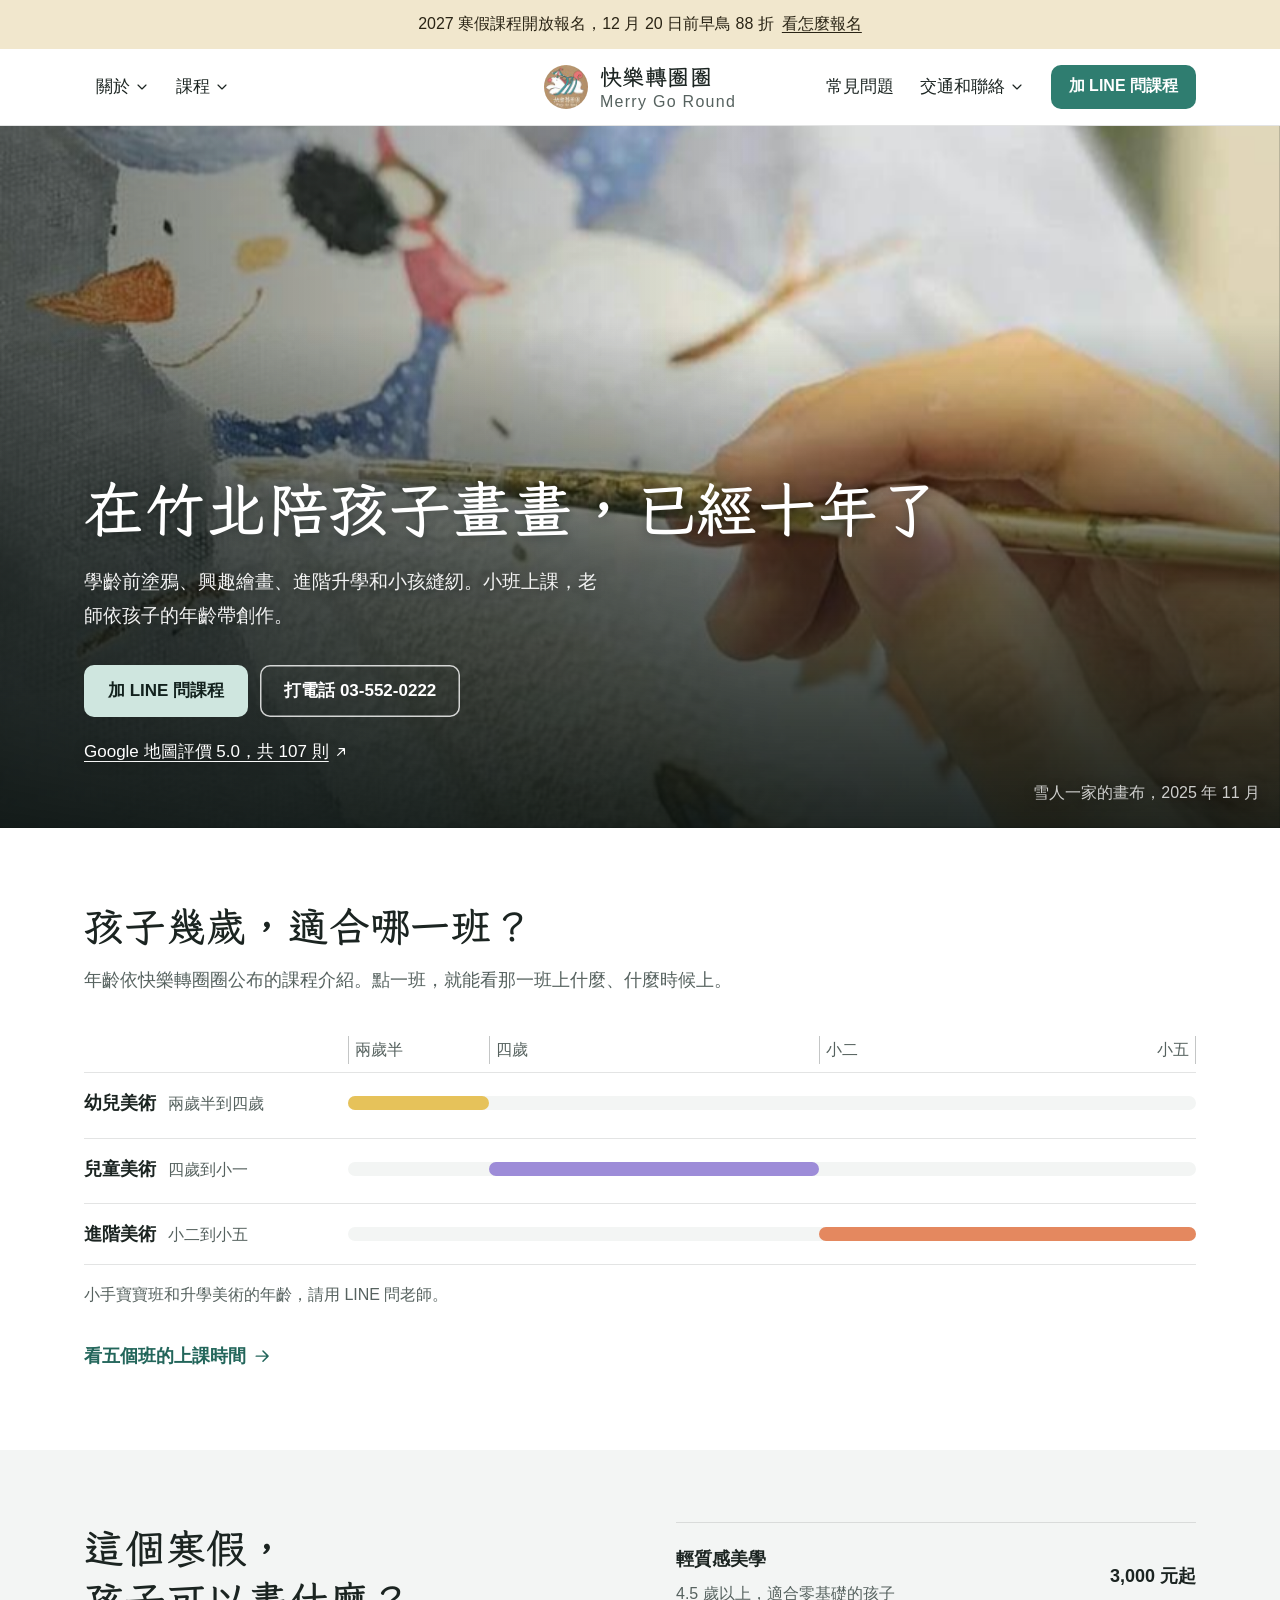
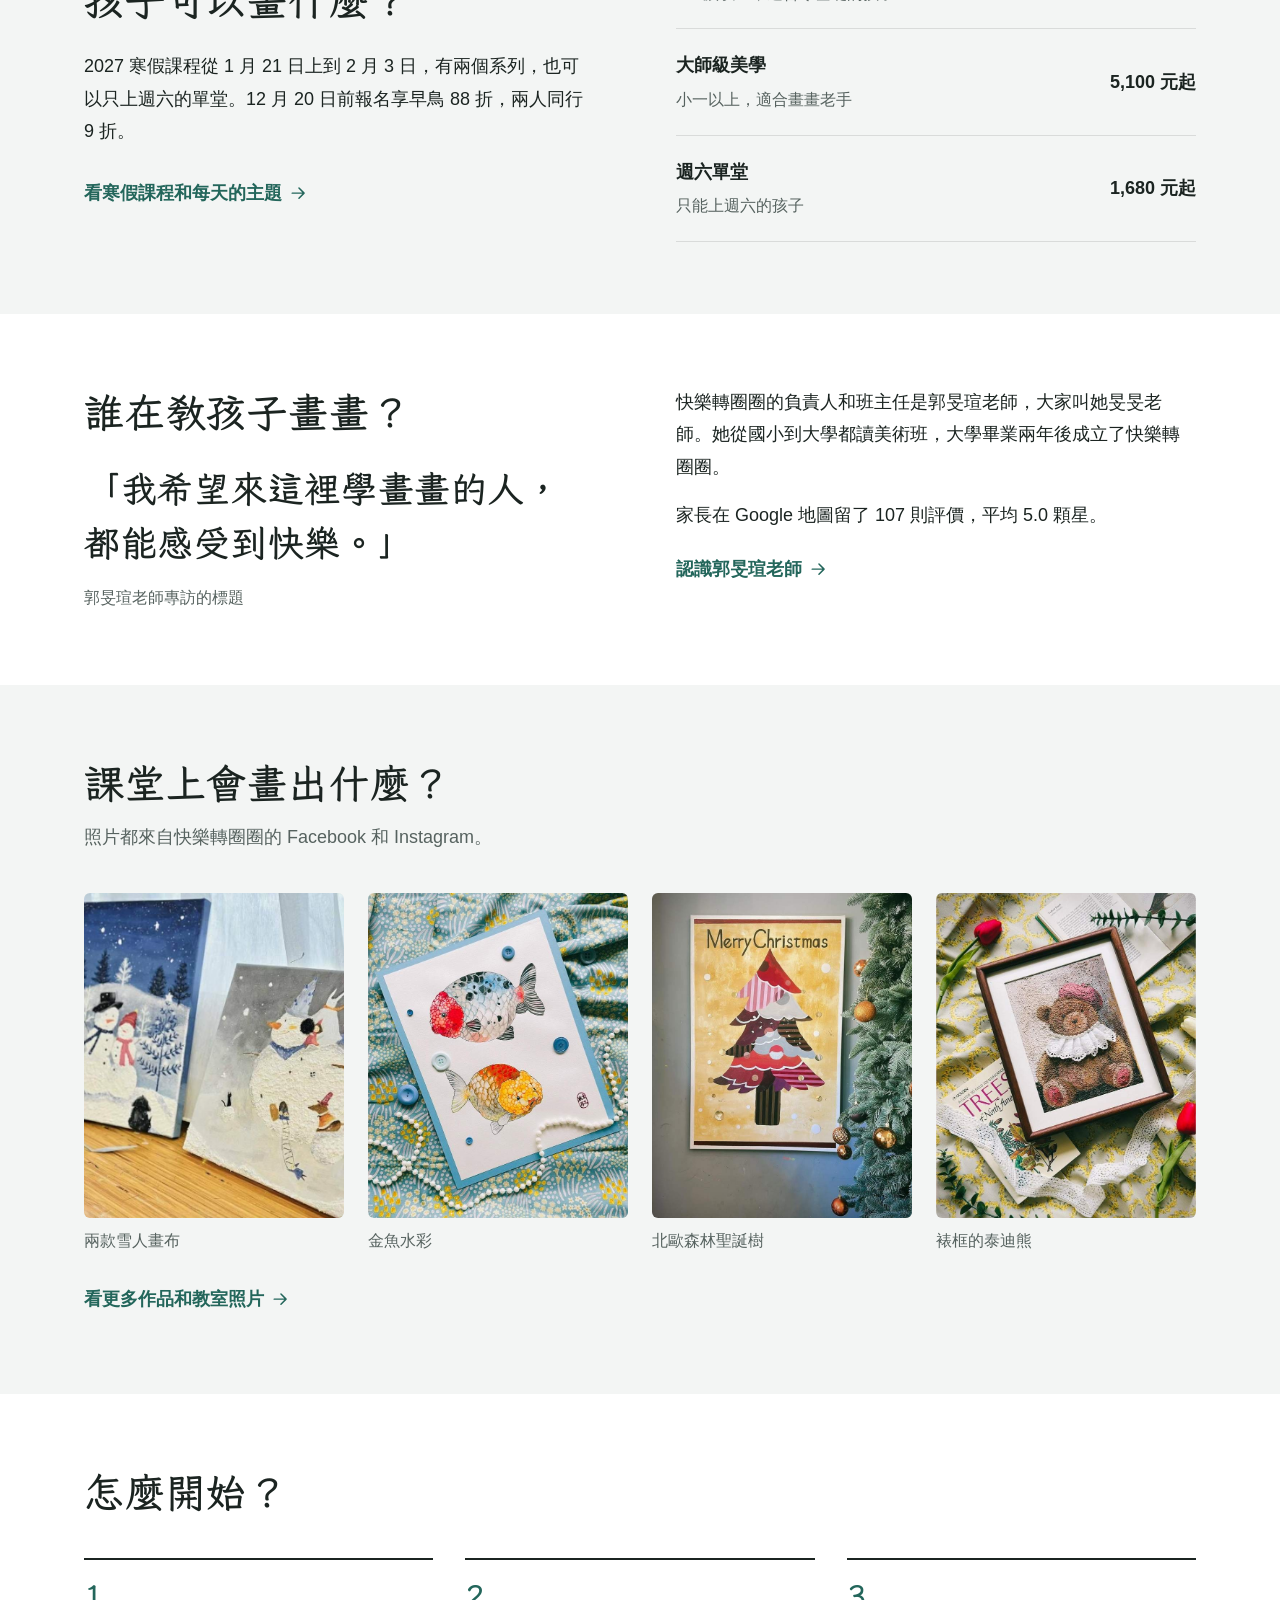
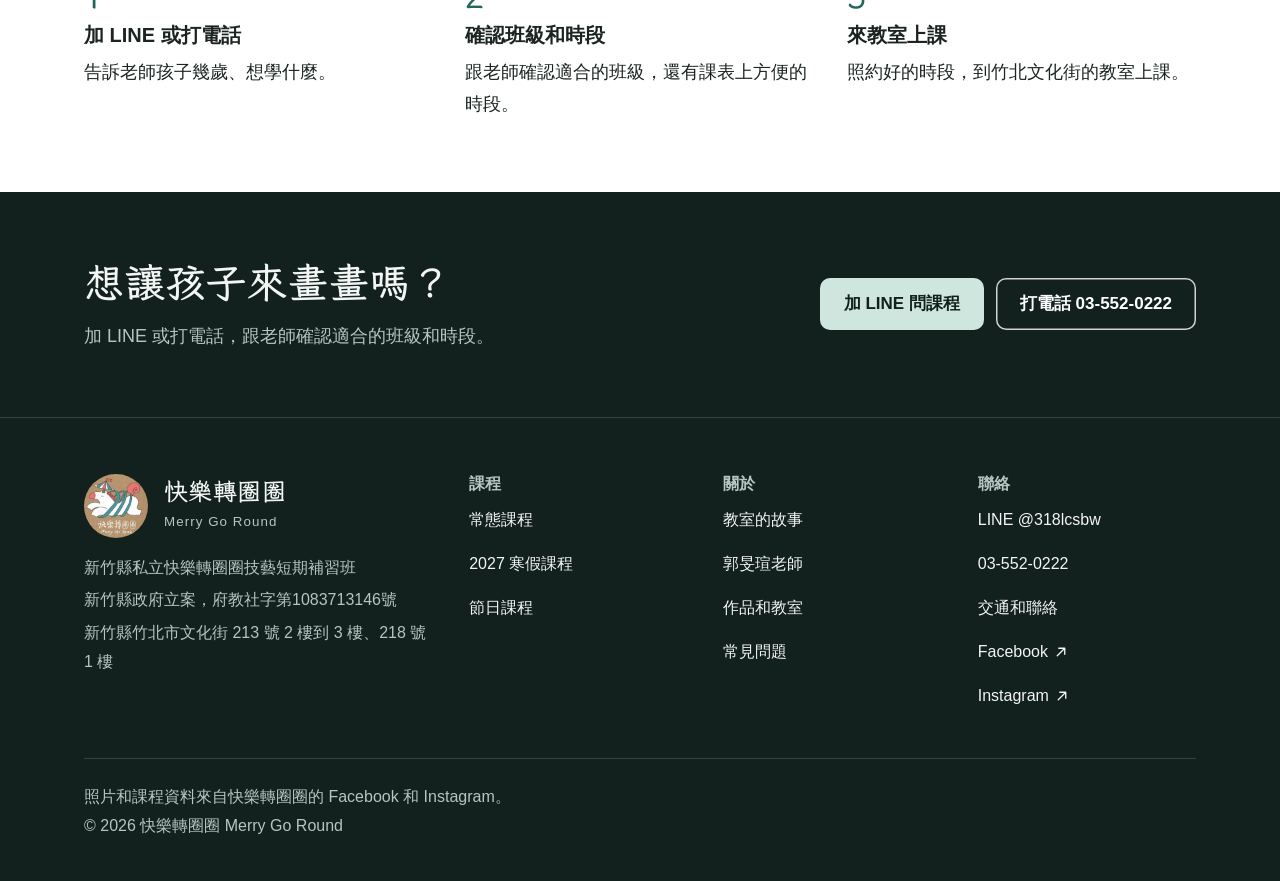
==== commit 952af0bf: "改成多頁的教室網站，補上立案資料 首頁、常態課程、寒假課程、作品和教室、教室的故事、常見問題、交通和聯絡，加上找不到頁面。 選單有下拉選項，手機有選單和固定的聯絡列。標題改用霞鶩文楷。 頁尾補上立案文" ====
--- a/index.html
+++ b/index.html
@@ -7,11 +7,14 @@
 <title>快樂轉圈圈 Merry Go Round｜竹北兒童美術教室</title>
 <meta name="description" content="竹北文化街的兒童美術教室，陪孩子畫畫十年。幼兒美術、兒童美術、進階美術和升學美術，還有寒暑假營隊。加 LINE 或打 03-552-0222 詢問。">
 <meta name="color-scheme" content="light dark">
-<meta name="theme-color" content="#12211d">
+<meta name="theme-color" content="#ffffff" media="(prefers-color-scheme: light)">
+<meta name="theme-color" content="#111614" media="(prefers-color-scheme: dark)">
 <meta property="og:type" content="website">
+<meta property="og:locale" content="zh_TW">
+<meta property="og:site_name" content="快樂轉圈圈 Merry Go Round">
 <meta property="og:url" content="https://ian-git116.github.io/merry-go-round/">
 <meta property="og:title" content="快樂轉圈圈 Merry Go Round｜竹北兒童美術教室">
-<meta property="og:description" content="在竹北陪孩子畫畫，已經十年了。常態課程、寒暑假營隊和節日手作。">
+<meta property="og:description" content="竹北文化街的兒童美術教室，陪孩子畫畫十年。幼兒美術、兒童美術、進階美術和升學美術，還有寒暑假營隊。加 LINE 或打 03-552-0222 詢問。">
 <meta property="og:image" content="https://ian-git116.github.io/merry-go-round/img/og.jpg">
 <meta property="og:image:width" content="1200">
 <meta property="og:image:height" content="630">
@@ -21,818 +24,158 @@
 <link rel="apple-touch-icon" href="img/apple-touch-icon.png">
 <link rel="preconnect" href="https://fonts.googleapis.com">
 <link rel="preconnect" href="https://fonts.gstatic.com" crossorigin>
-<link rel="stylesheet" href="https://fonts.googleapis.com/css2?family=Huninn&amp;display=swap&amp;text=027%E3%80%82%E3%80%8C%E3%80%8D%E4%B8%8D%E4%BA%86%E4%BA%BA%E4%BD%9C%E4%BE%86%E4%BF%A1%E5%80%91%E5%81%87%E5%88%B0%E5%8C%97%E5%8D%81%E5%8F%97%E5%92%8C%E5%93%81%E5%95%8F%E5%9C%88%E5%9C%A8%E5%9C%B0%E5%A4%A7%E5%AD%90%E5%AD%A9%E5%AD%B8%E5%AE%A4%E5%AF%92%E5%B7%B2%E5%B8%8C%E5%B8%AB%E5%B8%B8%E5%B9%B4%E5%BF%AB%E6%84%9F%E6%85%8B%E6%85%A2%E6%88%91%E6%95%99%E6%96%BC%E6%97%A5%E6%97%BB%E6%98%AF%E6%9C%9B%E6%A8%82%E6%AF%94%E7%95%AB%E7%9A%84%E7%9B%B8%E7%A8%8B%E7%AB%B9%E7%AF%80%E7%B5%A1%E7%B6%93%E7%BE%8E%E8%80%81%E8%81%AF%E8%83%BD%E8%A3%A1%E8%A6%8B%E8%AA%B2%E8%B3%BD%E8%BD%89%E9%80%99%E9%81%8E%E9%83%BD%E9%95%B7%E9%97%9C%E9%99%AA%E9%A1%8C%E9%BB%9E%EF%BC%8C">
-<script type="application/ld+json">
-{
-  "@context": "https://schema.org",
-  "@type": "LocalBusiness",
-  "name": "快樂轉圈圈 Merry Go Round",
-  "alternateName": "新竹縣私立快樂轉圈圈技藝短期補習班",
-  "telephone": "+886-3-552-0222",
-  "image": "https://ian-git116.github.io/merry-go-round/img/og.jpg",
-  "address": {
-    "@type": "PostalAddress",
-    "streetAddress": "文化街213號",
-    "addressLocality": "竹北市",
-    "addressRegion": "新竹縣",
-    "postalCode": "302",
-    "addressCountry": "TW"
-  },
-  "openingHoursSpecification": [
-    {"@type": "OpeningHoursSpecification", "dayOfWeek": ["Monday", "Tuesday", "Wednesday", "Thursday", "Friday"], "opens": "15:00", "closes": "21:00"},
-    {"@type": "OpeningHoursSpecification", "dayOfWeek": "Saturday", "opens": "10:00", "closes": "12:00"}
-  ],
-  "sameAs": ["https://www.facebook.com/2014merrygoround", "https://www.instagram.com/merrygoround2014/"]
-}
-</script>
-<style>
-:root {
-  color-scheme: light dark;
-  --surface: #ffffff;
-  --surface-2: #f4f6f5;
-  --ink: #1c2422;
-  --ink-2: #56625f;
-  --deep: #12211d;
-  --on-deep: #f2f5f4;
-  --on-deep-2: #b7c4c0;
-  --accent: #2f7d70;
-  --accent-press: #256458;
-  --accent-ink: #23665b;
-  --mint: #cfe6df;
-  --sand: #f1e7cd;
-  --sand-ink: #2a2415;
-  --rule: rgba(28, 36, 34, 0.12);
-  --rule-deep: rgba(242, 245, 244, 0.16);
-  --bar: rgba(255, 255, 255, 0.86);
-  --c-baby: #e99bbd;
-  --c-young: #e6c25a;
-  --c-kids: #9d8cd8;
-  --c-adv: #e4885f;
-  --c-exam: #c7623c;
-  --font-body: -apple-system, BlinkMacSystemFont, "PingFang TC", "Noto Sans TC", "Microsoft JhengHei", sans-serif;
-  --font-display: "Huninn", var(--font-body);
-  --space-2: 1rem;
-  --space-3: 1.5rem;
-  --space-4: 2rem;
-  --space-5: 3rem;
-  --space-6: 4.5rem;
-}
-@media (prefers-color-scheme: dark) {
-  :root {
-    --surface: #121615;
-    --surface-2: #1a201e;
-    --ink: #eef2f1;
-    --ink-2: #a9b5b2;
-    --deep: #0b1311;
-    --accent-ink: #7fd0c2;
-    --sand: #2b2717;
-    --sand-ink: #f1e7cd;
-    --rule: rgba(238, 242, 241, 0.14);
-    --bar: rgba(18, 22, 21, 0.84);
-  }
-}
-@media (prefers-contrast: more) {
-  :root { --ink-2: var(--ink); --on-deep-2: var(--on-deep); }
-}
-
-* { box-sizing: border-box; }
-html { -webkit-text-size-adjust: 100%; }
-body {
-  margin: 0;
-  background: var(--surface);
-  color: var(--ink);
-  font-family: var(--font-body);
-  font-size: 1.125rem;
-  line-height: 1.75;
-}
-img { max-width: 100%; }
-a { color: var(--accent-ink); text-underline-offset: 0.2em; }
-:focus-visible { outline: 3px solid var(--accent); outline-offset: 3px; border-radius: 4px; }
-.wrap { max-width: 72rem; margin: 0 auto; padding: 0 1.25rem; }
-.skip { position: absolute; left: 1rem; top: -4rem; z-index: 30; background: var(--surface); padding: 0.5rem 1rem; }
-.skip:focus { top: 1rem; }
-
-h1, h2, h3 { margin: 0; line-height: 1.3; }
-.display { font-family: var(--font-display); font-weight: 400; letter-spacing: 0.02em; }
-h1 { font-size: clamp(2.125rem, 1.4rem + 2.6vw, 3.5rem); }
-h2 { font-size: clamp(1.75rem, 1.4rem + 1.3vw, 2.375rem); }
-h3 { font-size: 1.3125rem; font-weight: 600; }
-.phrase { display: inline-block; }
-p { margin: 0 0 var(--space-2); }
-.note { color: var(--ink-2); font-size: 1rem; }
-.label { display: block; font-size: 1rem; color: var(--ink-2); }
-.latin { font-size: 1rem; letter-spacing: 0.12em; text-transform: uppercase; }
-
-/* buttons */
-.btn {
-  display: inline-flex; align-items: center; justify-content: center;
-  min-height: 52px; padding: 0 1.5rem;
-  background: var(--accent); color: #fff;
-  border-radius: 10px; text-decoration: none; font-weight: 600; font-size: 1.0625rem;
-}
-.btn:hover, .btn:active { background: var(--accent-press); }
-.btn-ghost { background: transparent; color: var(--ink); box-shadow: inset 0 0 0 1.5px var(--ink); }
-.btn-ghost:hover, .btn-ghost:active { background: var(--rule); }
-.btn-on-dark { background: transparent; color: #fff; box-shadow: inset 0 0 0 1.5px rgba(255, 255, 255, 0.85); }
-.btn-on-dark:hover, .btn-on-dark:active { background: rgba(255, 255, 255, 0.14); }
-.btn-light { background: var(--mint); color: #12211d; }
-.btn-light:hover, .btn-light:active { background: #b9d8cf; }
-.actions { display: flex; flex-wrap: wrap; gap: 0.75rem; margin-top: var(--space-4); }
-
-/* notice bar */
-.notice { margin: 0; background: var(--sand); color: var(--sand-ink); font-size: 1rem; text-align: center; }
-.notice a { display: block; padding: 0.625rem 1.25rem; color: inherit; text-decoration: none; }
-.notice u { text-underline-offset: 0.2em; margin-left: 0.5rem; white-space: nowrap; }
-
-/* header */
-.site-header { background: var(--deep); color: var(--on-deep); }
-.site-header .bar { display: flex; flex-wrap: wrap; align-items: center; gap: 0 1.5rem; padding-top: 0.5rem; padding-bottom: 0.5rem; }
-.brand { display: inline-flex; align-items: center; gap: 0.75rem; min-height: 48px; color: var(--on-deep); text-decoration: none; margin-right: auto; }
-.brand img { width: 44px; height: 44px; border-radius: 50%; display: block; }
-.brand-text { display: flex; flex-direction: column; line-height: 1.25; white-space: nowrap; }
-.brand .display { font-size: 1.375rem; }
-.brand small { color: var(--on-deep-2); letter-spacing: 0.08em; }
-.site-nav { display: flex; gap: 0 0.25rem; order: 3; width: 100%; overflow-x: auto; white-space: nowrap; scrollbar-width: none; margin: 0 -0.5rem; padding: 0 0.25rem; }
-.site-nav::-webkit-scrollbar { display: none; }
-.site-nav a { display: inline-flex; align-items: center; min-height: 44px; padding: 0 0.625rem; color: var(--on-deep); text-decoration: none; font-size: 1.0625rem; }
-.site-nav a:hover { color: var(--mint); }
-.header-cta { display: none; min-height: 44px; font-size: 1rem; padding: 0 1.125rem; }
-
-/* hero */
-.hero { position: relative; background: var(--deep); color: #fff; overflow: hidden; }
-.hero picture { display: block; overflow: hidden; }
-.hero img { display: block; width: 100%; height: auto; aspect-ratio: 4 / 3.6; object-fit: cover; object-position: 50% 42%; }
-.hero-text { padding-top: 1.75rem; padding-bottom: 2.5rem; }
-.hero .latin { color: var(--on-deep-2); margin-bottom: 0.75rem; }
-.hero .lead { font-size: 1.1875rem; color: rgba(255, 255, 255, 0.92); margin-top: 1rem; max-width: 27em; }
-.hero .proof { margin: 1.5rem 0 0; font-size: 1.0625rem; }
-.hero .proof a { color: #fff; }
-
-/* sections */
-.band { background: var(--surface-2); }
-.section { padding-top: var(--space-6); padding-bottom: var(--space-6); }
-.section-head { display: flex; flex-wrap: wrap; align-items: flex-end; justify-content: space-between; gap: 0.75rem 2rem; margin-bottom: var(--space-4); }
-.section-head p { margin: 0.75rem 0 0; max-width: 34em; color: var(--ink-2); }
-.text-link { display: inline-flex; align-items: center; min-height: 44px; font-weight: 600; }
-
-/* about */
-.about { display: grid; gap: var(--space-4); }
-.belief { margin: 0; font-size: clamp(1.75rem, 1.3rem + 1.8vw, 2.75rem); line-height: 1.45; }
-.belief-src { margin-top: 1rem; }
-.points { list-style: none; margin: var(--space-3) 0; padding: 0; border-top: 1px solid var(--rule); }
-.points li { padding: 0.75rem 0; border-bottom: 1px solid var(--rule); font-weight: 600; }
-.banner { margin: var(--space-5) 0 0; }
-.banner img { display: block; width: 100%; height: auto; border-radius: 4px; }
-.banner figcaption, .art figcaption, .gallery figcaption { margin-top: 0.625rem; color: var(--ink-2); font-size: 1rem; }
-
-/* classes */
-.classes { display: grid; gap: var(--space-4); }
-.classes-figure { margin: 0; }
-.classes-figure img { display: block; width: 100%; height: auto; aspect-ratio: 16 / 11; object-fit: cover; object-position: 50% 35%; border-radius: 4px; }
-.class-row { padding: 1.5rem 0; border-top: 1px solid var(--rule); }
-.class-row:last-child { border-bottom: 1px solid var(--rule); }
-.class-head { display: flex; flex-wrap: wrap; align-items: baseline; gap: 0.25rem 1rem; }
-.class-name { display: flex; align-items: center; gap: 0.625rem; }
-.chip { flex: none; width: 0.875rem; height: 0.875rem; border-radius: 3px; }
-.chip-baby { background: var(--c-baby); }
-.chip-young { background: var(--c-young); }
-.chip-kids { background: var(--c-kids); }
-.chip-adv { background: var(--c-adv); }
-.chip-exam { background: var(--c-exam); }
-.age { color: var(--ink-2); font-size: 1.0625rem; }
-.class-body { display: grid; gap: 1rem 2.5rem; margin-top: 0.75rem; }
-.class-body p { margin: 0 0 0.75rem; }
-.class-body p:last-child { margin-bottom: 0; }
-.times { list-style: none; margin: 0; padding: 0; font-variant-numeric: tabular-nums; }
-
-/* cards */
-.cards { display: grid; gap: 1.5rem; }
-.card { display: flex; flex-direction: column; background: var(--surface-2); border-radius: 4px; overflow: hidden; }
-.card > img { display: block; width: 100%; height: auto; }
-.card-body { display: flex; flex-direction: column; flex: 1; padding: 1.5rem; }
-.card-body > p { margin: 0.5rem 0 0; }
-.price { display: grid; grid-template-columns: 1fr max-content; gap: 0.25rem 1rem; margin: 1.25rem 0 0; padding-top: 1rem; border-top: 1px solid var(--rule); font-variant-numeric: tabular-nums; }
-.price dt, .price dd { margin: 0; }
-.price dd { font-weight: 600; text-align: right; }
-details { border-top: 1px solid var(--rule); }
-details:last-of-type { border-bottom: 1px solid var(--rule); }
-summary { display: flex; align-items: center; justify-content: space-between; gap: 1rem; min-height: 56px; cursor: pointer; font-weight: 600; list-style: none; }
-summary::-webkit-details-marker { display: none; }
-summary::after { content: "＋"; flex: none; color: var(--accent-ink); font-weight: 400; }
-details[open] > summary::after { content: "－"; }
-details > :not(summary) { margin-top: 0; }
-details ul { margin: 0 0 1rem; padding-left: 1.25rem; }
-details p { margin: 0 0 1rem; }
-.card details { margin-top: 1.25rem; }
-.card details li { font-size: 1.0625rem; }
-.card-actions { display: flex; flex-wrap: wrap; gap: 0.625rem; margin-top: auto; padding-top: 1.5rem; }
-.card-actions .btn { min-height: 48px; padding: 0 1.125rem; font-size: 1rem; flex: 1 1 auto; }
-.info-pair { display: grid; gap: var(--space-4); margin-top: var(--space-5); }
-.info-pair h3 { margin-bottom: 0.5rem; }
-
-/* festive */
-.split { display: grid; gap: var(--space-4); }
-.duo { display: grid; grid-template-columns: 1fr 1fr; gap: 1rem; }
-.art { margin: 0; }
-.art img { display: block; width: 100%; height: auto; border-radius: 4px; box-shadow: 0 0 0 1px var(--rule); background: var(--surface-2); }
-.plain-list { margin: 0 0 var(--space-2); padding-left: 1.25rem; }
-
-/* gallery */
-.gallery { columns: 2; column-gap: 1rem; }
-.gallery figure { break-inside: avoid; margin: 0 0 1.5rem; }
-.gallery img { display: block; width: 100%; height: auto; border-radius: 4px; background: var(--surface-2); }
-
-/* teacher */
-.teacher { display: grid; gap: var(--space-4); }
-.quote { margin: 0; font-size: clamp(1.5rem, 1.2rem + 1.2vw, 2.125rem); line-height: 1.55; }
-
-/* faq */
-.faq { max-width: 48rem; }
-
-/* place */
-.place { display: grid; gap: var(--space-4); }
-.map { border-radius: 4px; overflow: hidden; background: var(--surface); aspect-ratio: 16 / 11; box-shadow: 0 0 0 1px var(--rule); }
-.map iframe { display: block; width: 100%; height: 100%; border: 0; }
-.facts { display: grid; grid-template-columns: max-content 1fr; gap: 0.75rem 1.5rem; margin: 0; }
-.facts dt { color: var(--ink-2); }
-.facts dd { margin: 0; font-variant-numeric: tabular-nums; }
-
-/* footer */
-.site-footer { background: var(--deep); color: var(--on-deep); font-size: 1rem; }
-.site-footer .wrap { padding-top: var(--space-5); padding-bottom: var(--space-4); }
-.foot-grid { display: grid; gap: var(--space-4); }
-.foot-brand { display: flex; align-items: center; gap: 1rem; }
-.foot-brand img { width: 72px; height: 72px; border-radius: 50%; display: block; }
-.foot-brand .display { font-size: 1.5rem; display: block; }
-.site-footer h3 { font-size: 1rem; font-weight: 600; color: var(--on-deep-2); margin-bottom: 0.25rem; }
-.site-footer ul { list-style: none; margin: 0; padding: 0; }
-.site-footer a { color: var(--on-deep); text-decoration: none; display: inline-flex; align-items: center; min-height: 44px; }
-.site-footer a:hover { text-decoration: underline; }
-.site-footer p { margin: 0; color: var(--on-deep-2); }
-.foot-end { margin-top: var(--space-4); padding-top: var(--space-3); border-top: 1px solid var(--rule-deep); }
-
-/* phone call bar */
-.callbar { display: none; }
-
-@media (max-width: 719px) {
-  body { padding-bottom: calc(84px + env(safe-area-inset-bottom)); }
-  .callbar {
-    display: grid; grid-template-columns: 1fr 1fr; gap: 0.625rem;
-    position: fixed; left: 0; right: 0; bottom: 0; z-index: 20;
-    padding: 0.75rem 1rem calc(0.75rem + env(safe-area-inset-bottom));
-    background: var(--bar);
-    -webkit-backdrop-filter: saturate(180%) blur(16px);
-    backdrop-filter: saturate(180%) blur(16px);
-    border-top: 1px solid var(--rule);
-  }
-  .callbar .btn { width: 100%; padding: 0 0.75rem; }
-  .hero .actions .btn { flex: 1 1 100%; }
-}
-
-@media (min-width: 720px) {
-  .site-header { position: sticky; top: 0; z-index: 20; background: rgba(18, 33, 29, 0.92); -webkit-backdrop-filter: saturate(160%) blur(14px); backdrop-filter: saturate(160%) blur(14px); }
-  .site-header .bar { flex-wrap: nowrap; }
-  .brand { margin-right: 0; }
-  .site-nav { order: 0; width: auto; margin: 0 0 0 auto; overflow: visible; }
-  .header-cta { display: inline-flex; }
-  [id] { scroll-margin-top: 80px; }
-  .hero img { aspect-ratio: auto; height: min(76vh, 720px); object-position: 50% 50%; }
-  .hero::after { content: ""; position: absolute; inset: 0; background: linear-gradient(to top, rgba(11, 19, 17, 0.92) 0%, rgba(11, 19, 17, 0.66) 36%, rgba(11, 19, 17, 0) 72%), linear-gradient(to right, rgba(11, 19, 17, 0.5), rgba(11, 19, 17, 0) 58%); pointer-events: none; }
-  .hero-text { position: absolute; left: 0; right: 0; bottom: 0; z-index: 1; padding-bottom: 3.25rem; }
-  .class-body { grid-template-columns: 1.25fr 1fr; }
-  .cards { grid-template-columns: repeat(2, 1fr); }
-  .info-pair { grid-template-columns: 1fr 1fr; }
-  .foot-grid { grid-template-columns: 1.6fr 1fr 1fr 1fr; }
-}
-
-@media (min-width: 960px) {
-  .about { grid-template-columns: 1.15fr 1fr; gap: var(--space-6); align-items: start; }
-  .classes { grid-template-columns: 21rem 1fr; gap: var(--space-5); align-items: start; }
-  .classes-figure { position: sticky; top: 104px; }
-  .classes-figure img { aspect-ratio: 3 / 4; }
-  .split { grid-template-columns: 1fr 1.1fr; gap: var(--space-5); align-items: center; }
-  .gallery { columns: 3; column-gap: 1.5rem; }
-  .teacher { grid-template-columns: 1.1fr 1fr; gap: var(--space-6); align-items: start; }
-  .place { grid-template-columns: 1.25fr 1fr; gap: var(--space-5); align-items: start; }
-}
-
-@media (min-width: 1080px) {
-  .cards { grid-template-columns: repeat(3, 1fr); }
-}
-
-@media (prefers-reduced-transparency: reduce) {
-  .site-header { background: var(--deep); -webkit-backdrop-filter: none; backdrop-filter: none; }
-  .callbar { background: var(--surface); -webkit-backdrop-filter: none; backdrop-filter: none; }
-}
-
-@media (prefers-reduced-motion: no-preference) {
-  html { scroll-behavior: smooth; }
-  .btn { transition: background-color 0.15s ease, transform 0.1s ease; }
-  .btn:active { transform: scale(0.98); }
-  .hero img { animation: settle 1.4s cubic-bezier(0.2, 0.7, 0.2, 1) both; }
-  @keyframes settle { from { transform: scale(1.05); } to { transform: none; } }
-}
-</style>
+<link rel="stylesheet" href="https://fonts.googleapis.com/css2?family=LXGW+WenKai+TC:wght@700&amp;display=swap&amp;text=0123456789%E3%80%82%E3%80%8C%E3%80%8D%E4%B8%80%E4%B8%8A%E4%B8%8D%E4%B8%96%E4%BA%86%E4%BA%8B%E4%BA%A4%E4%BA%BA%E4%BB%80%E4%BB%A5%E4%BD%9C%E4%BE%86%E4%BF%A1%E5%80%8B%E5%80%91%E5%81%87%E5%85%92%E5%85%AD%E5%87%BA%E5%88%B0%E5%8C%97%E5%8D%81%E5%8D%87%E5%8F%97%E5%8F%AA%E5%8F%AF%E5%90%88%E5%90%8D%E5%92%8C%E5%93%81%E5%93%AA%E5%95%8F%E5%97%8E%E5%9C%88%E5%9C%A8%E5%9C%B0%E5%A0%82%E5%A0%B1%E5%A4%A7%E5%A7%8B%E5%AD%90%E5%AD%A9%E5%AD%B8%E5%AE%A4%E5%AF%92%E5%AF%B6%E5%B0%8F%E5%B1%95%E5%B7%B2%E5%B8%8C%E5%B8%AB%E5%B8%B8%E5%B9%B4%E5%B9%BC%E5%B9%BE%E5%BF%AB%E6%80%8E%E6%83%B3%E6%84%9F%E6%85%8B%E6%85%A2%E6%88%91%E6%89%8B%E6%95%85%E6%95%99%E6%96%BC%E6%97%A5%E6%97%BB%E6%98%AF%E6%99%82%E6%9A%91%E6%9C%83%E6%9C%9B%E6%A8%82%E6%AD%B2%E6%AF%94%E7%87%9F%E7%8F%AD%E7%91%84%E7%95%8C%E7%95%AB%E7%9A%84%E7%9B%B8%E7%A8%8B%E7%AB%A5%E7%AB%B9%E7%AF%80%E7%B4%9A%E7%B5%A1%E7%B6%93%E7%BE%8E%E8%80%81%E8%81%AF%E8%83%BD%E8%A1%93%E8%A3%A1%E8%A6%8B%E8%AA%B0%E8%AA%B2%E8%AE%93%E8%B3%AA%E8%B3%BD%E8%BC%95%E8%BD%89%E9%80%99%E9%80%9A%E9%80%B1%E9%80%B2%E9%81%8E%E9%81%A9%E9%83%AD%E9%83%BD%E9%95%B7%E9%96%8B%E9%96%93%E9%97%9C%E9%99%AA%E9%9A%8A%E9%9A%8E%E9%A0%81%E9%A1%8C%E9%BA%BC%E9%BB%9E%E9%BD%A1%EF%BC%8C%EF%BC%9F">
+<link rel="stylesheet" href="css/site.css?v=202611261741">
+<script src="js/site.js?v=202611261741" defer></script>
+<script type="application/ld+json">{"@context": "https://schema.org", "@type": "LocalBusiness", "name": "快樂轉圈圈 Merry Go Round", "legalName": "新竹縣私立快樂轉圈圈技藝短期補習班", "telephone": "+886-3-552-0222", "image": "https://ian-git116.github.io/merry-go-round/img/og.jpg", "url": "https://ian-git116.github.io/merry-go-round/", "address": {"@type": "PostalAddress", "streetAddress": "文化街213號2-3樓", "addressLocality": "竹北市", "addressRegion": "新竹縣", "postalCode": "302", "addressCountry": "TW"}, "openingHoursSpecification": [{"@type": "OpeningHoursSpecification", "dayOfWeek": ["Monday", "Tuesday", "Wednesday", "Thursday", "Friday"], "opens": "15:00", "closes": "21:00"}, {"@type": "OpeningHoursSpecification", "dayOfWeek": "Saturday", "opens": "10:00", "closes": "12:00"}], "sameAs": ["https://www.facebook.com/2014merrygoround", "https://www.instagram.com/merrygoround2014/"]}</script>
 </head>
 <body>
-
+<div class="progress" aria-hidden="true"></div>
 <a class="skip" href="#main">跳到主要內容</a>
-
-<p class="notice"><a href="#winter">2027 寒假課程開放報名，12 月 20 日前早鳥 88 折<u>看課程</u></a></p>
-
+<p class="notice"><a href="winter.html#register"><span class="ph">2027 寒假課程開放報名，</span><span class="ph">12 月 20 日前早鳥 88 折</span><span class="go">看怎麼報名</span></a></p>
 <header class="site-header">
-  <div class="wrap bar">
-    <a class="brand" href="#top"><img src="img/logo-96.jpg" width="96" height="96" alt=""><span class="brand-text"><span class="display">快樂轉圈圈</span><small class="latin">Merry Go Round</small></span></a>
-    <nav class="site-nav" aria-label="主要選單">
-      <a href="#about">關於</a>
-      <a href="#classes">常態課程</a>
-      <a href="#winter">寒假課程</a>
-      <a href="#gallery">作品</a>
-      <a href="#faq">常見問題</a>
-      <a href="#place">地點</a>
-    </nav>
-    <a class="btn btn-light header-cta" href="https://lin.ee/qCqbM0w">加 LINE 預約</a>
+  <div class="wrap head">
+    <a class="brand" href="index.html"><img class="brand-mark" src="img/logo-96.jpg" width="96" height="96" alt=""><span class="brand-name"><span class="display">快樂轉圈圈</span><small>Merry Go Round</small></span><span class="sr-only">，回到首頁</span></a>
+    <nav class="nav nav-left" aria-label="課程和關於"><div class="nav-item has-menu"><button class="nav-link" type="button" aria-expanded="false" aria-controls="m-about">關於<svg class="icon" viewBox="0 0 24 24" aria-hidden="true"><path d="M6 9l6 6 6-6"/></svg></button><ul class="dropdown" id="m-about"><li><a href="about.html">教室的故事</a></li><li><a href="about.html#teacher">郭旻瑄老師</a></li><li><a href="gallery.html">作品和教室</a></li></ul></div><div class="nav-item has-menu"><button class="nav-link" type="button" aria-expanded="false" aria-controls="m-courses">課程<svg class="icon" viewBox="0 0 24 24" aria-hidden="true"><path d="M6 9l6 6 6-6"/></svg></button><ul class="dropdown" id="m-courses"><li><a href="classes.html">常態課程</a></li><li><a href="winter.html">2027 寒假課程</a></li><li><a href="classes.html#festive">節日課程</a></li></ul></div></nav>
+    <nav class="nav nav-right" aria-label="問答和聯絡"><div class="nav-item"><a class="nav-link" href="faq.html">常見問題</a></div><div class="nav-item has-menu"><button class="nav-link" type="button" aria-expanded="false" aria-controls="m-contact">交通和聯絡<svg class="icon" viewBox="0 0 24 24" aria-hidden="true"><path d="M6 9l6 6 6-6"/></svg></button><ul class="dropdown" id="m-contact"><li><a href="contact.html">地址和地圖</a></li><li><a href="contact.html#hours">教室時間</a></li><li><a href="https://lin.ee/qCqbM0w">加 LINE 詢問<svg class="icon" viewBox="0 0 24 24" aria-hidden="true"><path d="M7 17L17 7M9 7h8v8"/></svg><span class="sr-only">（外部網站）</span></a></li></ul></div><a class="btn btn-small" href="https://lin.ee/qCqbM0w">加 LINE 問課程</a></nav>
+    <button class="menu-toggle" type="button" aria-expanded="false" aria-controls="menu"><svg class="icon icon-open" viewBox="0 0 24 24" aria-hidden="true"><path d="M4 7h16M4 12h16M4 17h16"/></svg><svg class="icon icon-close" viewBox="0 0 24 24" aria-hidden="true"><path d="M6 6l12 12M18 6L6 18"/></svg><span class="menu-label">選單</span></button>
+  </div>
+  <div class="menu-panel" id="menu" hidden>
+    <div class="wrap"><div class="menu-group"><h2>關於</h2><ul><li><a href="about.html">教室的故事</a></li><li><a href="about.html#teacher">郭旻瑄老師</a></li><li><a href="gallery.html">作品和教室</a></li></ul></div><div class="menu-group"><h2>課程</h2><ul><li><a href="classes.html">常態課程</a></li><li><a href="winter.html">2027 寒假課程</a></li><li><a href="classes.html#festive">節日課程</a></li></ul></div><div class="menu-group"><h2>聯絡</h2><ul><li><a href="faq.html">常見問題</a></li><li><a href="contact.html">交通和聯絡</a></li><li><a href="contact.html#hours">教室時間</a></li></ul></div><div class="menu-actions"><a class="btn" href="https://lin.ee/qCqbM0w">加 LINE 問課程</a></div></div>
   </div>
 </header>
 
 <main id="main">
+<section class="hero" aria-labelledby="hero-title">
+  <picture class="hero-media">
+    <source media="(min-width: 760px)" srcset="img/hero-d-1000.jpg 1000w, img/hero-d-1436.jpg 1436w" sizes="100vw">
+    <img src="img/hero-m-800.jpg" width="800" height="1000" alt="畫布上的雪人作品" fetchpriority="high">
+  </picture>
+  <div class="wrap hero-body">
+    <h1 id="hero-title" class="rise"><span>在竹北陪孩子畫畫，</span><span>已經十年了</span></h1>
+    <p class="lead rise rise-2">學齡前塗鴉、興趣繪畫、進階升學和小孩縫紉。小班上課，老師依孩子的年齡帶創作。</p>
+    <div class="actions rise rise-3">
+      <a class="btn btn-light" href="https://lin.ee/qCqbM0w">加 LINE 問課程</a>
+      <a class="btn btn-ondeep" href="tel:+88635520222">打電話 03-552-0222</a>
+    </div>
+    <p class="proof rise rise-4"><a class="out" href="https://www.google.com/maps/search/?api=1&amp;query=%E5%BF%AB%E6%A8%82%E8%BD%89%E5%9C%88%E5%9C%88%E7%95%AB%E5%AE%A4+%E7%AB%B9%E5%8C%97">Google 地圖評價 5.0，共 107 則<svg class="icon" viewBox="0 0 24 24" aria-hidden="true"><path d="M7 17L17 7M9 7h8v8"/></svg><span class="sr-only">（外部網站）</span></a></p>
+  </div>
+  <p class="hero-caption">雪人一家的畫布，2025 年 11 月</p>
+</section>
 
-  <section id="top" class="hero">
-    <picture>
-      <source media="(min-width: 720px)" srcset="img/hero-d-1000.jpg 1000w, img/hero-d-1436.jpg 1436w" sizes="100vw">
-      <img src="img/hero-m-800.jpg" width="800" height="1000" alt="畫布上的雪人作品" fetchpriority="high">
-    </picture>
-    <div class="hero-text wrap">
-      <p class="latin">竹北 兒童美術教室</p>
-      <h1 class="display"><span class="phrase">在竹北陪孩子畫畫，</span><span class="phrase">已經十年了</span></h1>
-      <p class="lead">學齡前塗鴉、興趣繪畫、進階升學和小孩縫紉。小班上課，老師依孩子的年齡帶創作。</p>
-      <div class="actions">
-        <a class="btn" href="https://lin.ee/qCqbM0w">加 LINE 問課程</a>
-        <a class="btn btn-on-dark" href="tel:+88635520222">打電話 03-552-0222</a>
-      </div>
-      <p class="proof"><a href="https://www.google.com/maps/search/?api=1&amp;query=%E5%BF%AB%E6%A8%82%E8%BD%89%E5%9C%88%E5%9C%88%E7%95%AB%E5%AE%A4+%E7%AB%B9%E5%8C%97">Google 地圖評價 5.0，共 107 則</a></p>
+<section class="section" aria-labelledby="age-title">
+  <div class="wrap">
+    <div class="sec-head">
+      <h2 id="age-title"><span class="ph">孩子幾歲，</span><span class="ph">適合哪一班？</span></h2>
+      <p>年齡依快樂轉圈圈公布的課程介紹。點一班，就能看那一班上什麼、什麼時候上。</p>
     </div>
-  </section>
+    <div class="ruler" data-ruler><div class="ruler-axis" aria-hidden="true"><div class="ruler-gap"></div><div class="ruler-scale"><span style="--at:0%">兩歲半</span><span style="--at:16.67%">四歲</span><span style="--at:55.56%">小二</span><span style="--at:100%">小五</span></div></div><a class="ruler-row" href="classes.html#young" style="--c:var(--c-young)"><span class="ruler-label"><b>幼兒美術</b><span>兩歲半到四歲</span></span><span class="ruler-track" aria-hidden="true"><span class="ruler-bar" style="--from:0.00%;--span:16.67%"></span></span></a><a class="ruler-row" href="classes.html#kids" style="--c:var(--c-kids)"><span class="ruler-label"><b>兒童美術</b><span>四歲到小一</span></span><span class="ruler-track" aria-hidden="true"><span class="ruler-bar" style="--from:16.67%;--span:38.89%"></span></span></a><a class="ruler-row" href="classes.html#adv" style="--c:var(--c-adv)"><span class="ruler-label"><b>進階美術</b><span>小二到小五</span></span><span class="ruler-track" aria-hidden="true"><span class="ruler-bar" style="--from:55.56%;--span:44.44%"></span></span></a></div>
+    <p class="note ruler-foot">小手寶寶班和升學美術的年齡，請用 LINE 問老師。</p>
+    <p class="mt"><a class="more" href="classes.html"><span>看五個班的上課時間</span><svg class="icon" viewBox="0 0 24 24" aria-hidden="true"><path d="M5 12h14M13 6l6 6-6 6"/></svg></a></p>
+  </div>
+</section>
 
-  <section id="about">
-    <div class="wrap section">
-      <div class="about">
-        <figure style="margin:0">
-          <blockquote class="belief display">我們相信，美感不是比賽，是慢慢長大的過程。</blockquote>
-          <figcaption class="note belief-src">摘自快樂轉圈圈的貼文</figcaption>
-        </figure>
-        <div>
-          <p>快樂轉圈圈在竹北文化街，他們說這裡是「屬於孩紙的畫畫教室」。</p>
-          <p>兩歲半的孩子從捏黏土和撕貼開始。國小的孩子練習構圖和水彩。到了升學階段，可以和老師討論升學課程。</p>
-          <ul class="points">
-            <li>竹北在地十年的兒童美術教室</li>
-            <li>小班教學，依年齡引導創作</li>
-            <li>重視孩子的表達和專注力</li>
-          </ul>
-          <a class="text-link" href="#classes">看常態課程</a>
-        </div>
-      </div>
-      <figure class="banner">
-        <img src="img/cover-960.jpg" width="960" height="438" alt="彩色的小鎮插畫，有氣球、房子和一本打開的書" loading="lazy">
-        <figcaption>快樂轉圈圈臉書專頁的封面插畫</figcaption>
+<section class="section tint" aria-labelledby="winter-title">
+  <div class="wrap split">
+    <div>
+      <h2 id="winter-title"><span class="ph">這個寒假，</span><span class="ph">孩子可以畫什麼？</span></h2>
+      <p class="mt">2027 寒假課程從 1 月 21 日上到 2 月 3 日，有兩個系列，也可以只上週六的單堂。12 月 20 日前報名享早鳥 88 折，兩人同行 9 折。</p>
+      <p class="mt"><a class="more" href="winter.html"><span>看寒假課程和每天的主題</span><svg class="icon" viewBox="0 0 24 24" aria-hidden="true"><path d="M5 12h14M13 6l6 6-6 6"/></svg></a></p>
+    </div>
+    <ul class="offer-list">
+      <li><b>輕質感美學</b><span>4.5 歲以上，適合零基礎的孩子</span><em>3,000 元起</em></li>
+      <li><b>大師級美學</b><span>小一以上，適合畫畫老手</span><em>5,100 元起</em></li>
+      <li><b>週六單堂</b><span>只能上週六的孩子</span><em>1,680 元起</em></li>
+    </ul>
+  </div>
+</section>
+
+<section class="section" aria-labelledby="teacher-title">
+  <div class="wrap split">
+    <div>
+      <h2 id="teacher-title">誰在教孩子畫畫？</h2>
+      <figure class="mt">
+        <blockquote class="quote display"><span class="ph">「我希望來這裡學畫畫的人，</span><span class="ph">都能感受到快樂。」</span></blockquote>
+        <figcaption class="note quote-src">郭旻瑄老師專訪的標題</figcaption>
       </figure>
     </div>
-  </section>
+    <div class="teacher-text">
+      <p>快樂轉圈圈的負責人和班主任是郭旻瑄老師，大家叫她旻旻老師。她從國小到大學都讀美術班，大學畢業兩年後成立了快樂轉圈圈。</p>
+      <p>家長在 Google 地圖留了 107 則評價，平均 5.0 顆星。</p>
+      <p class="mt"><a class="more" href="about.html#teacher"><span>認識郭旻瑄老師</span><svg class="icon" viewBox="0 0 24 24" aria-hidden="true"><path d="M5 12h14M13 6l6 6-6 6"/></svg></a></p>
+    </div>
+  </div>
+</section>
 
-  <section id="classes" class="band">
-    <div class="wrap section">
-      <div class="section-head">
-        <div>
-          <h2 class="display">常態課程</h2>
-          <p>年齡和內容依快樂轉圈圈公布的課程介紹，時段依 2026 年 1 月的課表。最新的安排請用 LINE 確認。</p>
-        </div>
-        <a class="text-link" href="img/timetable-1600.jpg">看課表圖片</a>
-      </div>
-      <div class="classes">
-        <figure class="classes-figure">
-          <img src="img/class-sketch-760.jpg" width="760" height="1139" alt="學生拿著筆，在大張畫紙上畫線稿" loading="lazy">
-        </figure>
-        <div>
-          <article class="class-row">
-            <div class="class-head">
-              <h3 class="class-name"><span class="chip chip-baby" aria-hidden="true"></span>小手寶寶班</h3>
-            </div>
-            <div class="class-body">
-              <div>
-                <p>年齡和上課內容，請用 LINE 詢問。</p>
-              </div>
-              <div>
-                <span class="label">上課時間</span>
-                <ul class="times">
-                  <li>週二、週三 10:30 到 11:30</li>
-                </ul>
-              </div>
-            </div>
-          </article>
-          <article class="class-row">
-            <div class="class-head">
-              <h3 class="class-name"><span class="chip chip-young" aria-hidden="true"></span>幼兒美術</h3>
-              <span class="age">兩歲半到四歲</span>
-            </div>
-            <div class="class-body">
-              <div>
-                <p>這個年紀手的肌肉還沒發展完全，畫不出完整的圖形。課程著重手部捏、撕、剪、貼的練習。每次上課有不同的小主題。</p>
-                <p><span class="label">課堂上會做</span>黏土捏塑、黏貼練習、小手塗鴉、互動遊戲</p>
-              </div>
-              <div>
-                <span class="label">上課時間</span>
-                <ul class="times">
-                  <li>週四 10:30 到 11:30</li>
-                  <li>週三、週四 17:00 到 17:50</li>
-                  <li>週一、週三、週四 19:00 到 19:50</li>
-                </ul>
-              </div>
-            </div>
-          </article>
-          <article class="class-row">
-            <div class="class-head">
-              <h3 class="class-name"><span class="chip chip-kids" aria-hidden="true"></span>兒童美術</h3>
-              <span class="age">四歲到小一</span>
-            </div>
-            <div class="class-body">
-              <div>
-                <p>四歲後進入塗鴉期，可以開始畫出具體的形狀，像人物、大樹和太陽。課程會練習各種主題，有昆蟲、動物、建築和人物等不同畫風。</p>
-                <p><span class="label">課堂上會做</span>大型塗鴉、黏土捏塑、拼貼剪紙、水彩蠟筆</p>
-              </div>
-              <div>
-                <span class="label">上課時間</span>
-                <ul class="times">
-                  <li>週一到週五 16:30 到 18:00</li>
-                  <li>週一到週五 18:30 到 20:00</li>
-                  <li>週六 10:00 到 11:30</li>
-                </ul>
-              </div>
-            </div>
-          </article>
-          <article class="class-row">
-            <div class="class-head">
-              <h3 class="class-name"><span class="chip chip-adv" aria-hidden="true"></span>進階美術</h3>
-              <span class="age">小二到小五</span>
-            </div>
-            <div class="class-body">
-              <div>
-                <p>這個階段開始練習大作品的構圖。從構圖發想、細節勾勒、著色到統整畫面，大多三堂課完成一件作品。偶爾穿插黏土和陶土課，練習立體捏塑。</p>
-                <p><span class="label">課堂上會做</span>水彩運用、黏土捏塑、複合媒材</p>
-              </div>
-              <div>
-                <span class="label">上課時間</span>
-                <ul class="times">
-                  <li>週一到週五 16:30 到 18:30</li>
-                  <li>週一到週五 18:30 到 20:30</li>
-                  <li>週六 10:00 到 12:00</li>
-                </ul>
-              </div>
-            </div>
-          </article>
-          <article class="class-row">
-            <div class="class-head">
-              <h3 class="class-name"><span class="chip chip-exam" aria-hidden="true"></span>升學美術</h3>
-              <span class="age">給在教室直升的學生</span>
-            </div>
-            <div class="class-body">
-              <div>
-                <p>快樂轉圈圈沒有開升學保證班。在這裡上課的孩子到了升學階段，有需要可以和老師討論，老師會提供升學輔導課程。</p>
-                <p><span class="label">課堂上會做</span>黑白素描、彩色水彩、暈染水墨</p>
-              </div>
-              <div>
-                <span class="label">上課時間</span>
-                <ul class="times">
-                  <li>週四、週五 18:30 到 20:30</li>
-                  <li>週六 10:00 到 12:00</li>
-                </ul>
-              </div>
-            </div>
-          </article>
-        </div>
-      </div>
+<section class="section tint" aria-labelledby="works-title">
+  <div class="wrap">
+    <div class="sec-head">
+      <h2 id="works-title">課堂上會畫出什麼？</h2>
+      <p>照片都來自快樂轉圈圈的 Facebook 和 Instagram。</p>
     </div>
-  </section>
+    <div class="strip">
+      <figure><img src="img/gal-snow-pair.jpg" width="1000" height="744" alt="兩幅雪人畫布，放在木桌上" loading="lazy"><figcaption>兩款雪人畫布</figcaption></figure>
+      <figure><img src="img/gal-fish.jpg" width="720" height="1014" alt="兩條金魚的水彩畫，放在花布上" loading="lazy"><figcaption>金魚水彩</figcaption></figure>
+      <figure><img src="img/gal-tree.jpg" width="720" height="902" alt="用條紋和花紋拼成的聖誕樹，上面寫著 Merry Christmas" loading="lazy"><figcaption>北歐森林聖誕樹</figcaption></figure>
+      <figure><img src="img/gal-bear.jpg" width="720" height="1014" alt="裱框的泰迪熊作品，旁邊有鬱金香和書" loading="lazy"><figcaption>裱框的泰迪熊</figcaption></figure>
+    </div>
+    <p class="mt"><a class="more" href="gallery.html"><span>看更多作品和教室照片</span><svg class="icon" viewBox="0 0 24 24" aria-hidden="true"><path d="M5 12h14M13 6l6 6-6 6"/></svg></a></p>
+  </div>
+</section>
 
-  <section id="winter">
-    <div class="wrap section">
-      <div class="section-head">
-        <div>
-          <h2 class="display">2027 寒假課程</h2>
-          <p>1 月 21 日到 2 月 3 日，有兩個系列。12 月 20 日前報名享早鳥 88 折，兩人同行 9 折。</p>
-        </div>
-        <a class="text-link" href="https://docs.google.com/forms/d/e/1FAIpQLSfvHH2aBSeJXLdjgHE2H3YifCaDSgLRKfz5smuAqUYT-JnBpg/viewform">填表單報名</a>
-      </div>
-      <div class="cards">
-        <article class="card">
-          <img src="img/winter-light-900.jpg" width="900" height="503" alt="輕質感美學的海報，粉紅色的花朵和快樂轉圈圈的標誌" loading="lazy">
-          <div class="card-body">
-            <h3>輕質感美學</h3>
-            <span class="age">4.5 歲以上</span>
-            <p>適合零基礎、喜歡平面繪圖的孩子。用簡單的顏色和輕巧的步驟，完成好看又實用的小作品。</p>
-            <dl class="price">
-              <dt>A 週，1/21 到 1/22</dt><dd>3,000 元</dd>
-              <dt>B 週，1/25 到 1/29</dt><dd>8,500 元</dd>
-              <dt>C 週，2/1 到 2/3</dt><dd>5,100 元</dd>
-            </dl>
-            <details>
-              <summary>每天的主題</summary>
-              <ul>
-                <li>1/21（四）鹿角蕨伸展台（水彩大塗鴉）、微縮幸福御守（熱縮片）</li>
-                <li>1/22（五）線線動物園（鉛筆炭筆）</li>
-                <li>1/25（一）誰躲在花園裡（線畫）、深海百變怪（水彩＋水墨）</li>
-                <li>1/26（二）大地的脈動（舞蹈藝術）、生命之樹（鉛筆＋布料）</li>
-                <li>1/27（三）喜氣蘭花盆（色紙創作）</li>
-                <li>1/28（四）水果聖代杯（蠟筆插畫）、氣質小花束（蠟筆＋剪紙）</li>
-                <li>1/29（五）深海百變怪（水彩＋水墨）、蓋出神奇小怪物（印章畫）</li>
-                <li>2/1（一）動物狂歡大遊行（鉛筆炭筆）</li>
-                <li>2/2（二）法式小衣櫥（色鉛筆）</li>
-                <li>2/3（三）莫內調色盤（油蠟筆）、漂亮小夜燈（彩色筆）</li>
-              </ul>
-            </details>
-            <div class="card-actions">
-              <a class="btn btn-ghost" href="img/poster-light.jpg">看海報</a>
-              <a class="btn" href="https://docs.google.com/forms/d/e/1FAIpQLSfvHH2aBSeJXLdjgHE2H3YifCaDSgLRKfz5smuAqUYT-JnBpg/viewform">填表單報名</a>
-            </div>
-          </div>
-        </article>
-        <article class="card">
-          <img src="img/winter-master-900.jpg" width="900" height="503" alt="大師級美學的海報，藍綠色的花朵和快樂轉圈圈的標誌" loading="lazy">
-          <div class="card-body">
-            <h3>大師級美學</h3>
-            <span class="age">小一以上</span>
-            <p>適合畫畫老手、喜歡玩不同媒材的孩子。用更細緻的材料，放慢步調、專注細節，完成一件層次更豐富的作品。</p>
-            <dl class="price">
-              <dt>A 週，1/21 到 1/22</dt><dd>5,100 元</dd>
-              <dt>B 週，1/25 到 1/29</dt><dd>12,800 元</dd>
-              <dt>C 週，2/1 到 2/3</dt><dd>7,680 元</dd>
-            </dl>
-            <details>
-              <summary>每天的主題</summary>
-              <ul>
-                <li>1/21（四）、1/22（五）疊疊樂動物園（超級大畫布）</li>
-                <li>1/25（一）福氣花朵開（壓克力畫布）</li>
-                <li>1/26（二）到 1/28（四）早午餐派對（黏土）、縮小吧 微行縮小商店街（熱縮片）</li>
-                <li>1/29（五）日和歲時 手心上的新春（花藝）、森林小熊側背包（縫紉課）</li>
-                <li>2/1（一）高地的房子（黏土＋馬賽克）</li>
-                <li>2/2（二）銀杯奶油派對（色紙＋色鉛筆）</li>
-                <li>2/3（三）掌心裡的毛小孩（熱縮片）、高地的房子（黏土＋馬賽克）</li>
-              </ul>
-            </details>
-            <div class="card-actions">
-              <a class="btn btn-ghost" href="img/poster-master.jpg">看海報</a>
-              <a class="btn" href="https://docs.google.com/forms/d/e/1FAIpQLSfvHH2aBSeJXLdjgHE2H3YifCaDSgLRKfz5smuAqUYT-JnBpg/viewform">填表單報名</a>
-            </div>
-          </div>
-        </article>
-        <article class="card">
-          <img src="img/winter-sat-900.jpg" width="900" height="503" alt="週六單堂的海報，黃色的花朵和兩隻鳥" loading="lazy">
-          <div class="card-body">
-            <h3>週六單堂</h3>
-            <span class="age">給只能上週六的孩子</span>
-            <p>兩個系列在週六都有單堂課，可以只上一堂。</p>
-            <dl class="price">
-              <dt>1/23 考古恐龍高手（黏土）</dt><dd>2,380 元</dd>
-              <dt>1/30 財源滾滾招財貓（黏土）</dt><dd>2,380 元</dd>
-              <dt>1/23 狗狗好朋友（大畫布）</dt><dd>2,380 元</dd>
-              <dt>1/30 日和歲時 手心上的新春（花藝）</dt><dd>1,680 元</dd>
-            </dl>
-            <p class="note">前兩堂是輕質感美學，後兩堂是大師級美學。</p>
-            <div class="card-actions">
-              <a class="btn btn-ghost" href="img/poster-sat.jpg">看海報</a>
-              <a class="btn" href="https://docs.google.com/forms/d/e/1FAIpQLSfvHH2aBSeJXLdjgHE2H3YifCaDSgLRKfz5smuAqUYT-JnBpg/viewform">填表單報名</a>
-            </div>
-          </div>
-        </article>
-      </div>
-      <div class="info-pair">
-        <div>
-          <h3>怎麼報名</h3>
-          <p>想整週參加，請填表單。只想上其中幾堂，請把想上的時段截圖，用 LINE 傳給老師。</p>
-          <a class="text-link" href="https://lin.ee/qCqbM0w">加 LINE 傳給老師</a>
-        </div>
-        <div>
-          <h3>世界兒童美展</h3>
-          <p>寒假想畫世界兒童美展的作品，幼稚園以上都可以參加。</p>
-          <a class="text-link" href="https://docs.google.com/forms/d/e/1FAIpQLSfKu4_Q84e6i79awSFdTampvf6zxoPYFu5k0nau9kaBYvd7HA/viewform">填美展課程表單</a>
-        </div>
-      </div>
+<section class="section" aria-labelledby="start-title">
+  <div class="wrap">
+    <div class="sec-head"><h2 id="start-title">怎麼開始？</h2></div>
+    <ol class="steps">
+      <li><h3>加 LINE 或打電話</h3><p>告訴老師孩子幾歲、想學什麼。</p></li>
+      <li><h3>確認班級和時段</h3><p>跟老師確認適合的班級，還有課表上方便的時段。</p></li>
+      <li><h3>來教室上課</h3><p>照約好的時段，到竹北文化街的教室上課。</p></li>
+    </ol>
+  </div>
+</section>
+</main>
+<section class="cta" aria-labelledby="cta-title">
+  <div class="wrap cta-inner">
+    <div>
+      <h2 id="cta-title">想讓孩子來畫畫嗎？</h2>
+      <p>加 LINE 或打電話，跟老師確認適合的班級和時段。</p>
     </div>
-  </section>
-
-  <section id="festive" class="band">
-    <div class="wrap section">
-      <div class="split">
-        <div>
-          <h2 class="display" style="margin-bottom:1.5rem">節日課程</h2>
-          <h3 style="margin-bottom:0.5rem">羊年春聯</h3>
-          <p>每年過年前，孩子會一起畫年畫。畫好的作品可以印成自己的春聯，貼在家裡或送給親友。今年有兩種畫風。</p>
-          <ul class="plain-list">
-            <li>西式繪本風，純水彩創作，有歐式繪本的童趣。</li>
-            <li>中式新潮風，水墨加大紅底紙，畫門神和小羊。</li>
-          </ul>
-          <p>國小二年級以上可以參加。預約請用 LINE。</p>
-          <p class="note">聖誕節和中秋節前也有手作課，日期會先公布在 <a href="https://www.facebook.com/2014merrygoround">Facebook</a> 和 <a href="https://www.instagram.com/merrygoround2014/">Instagram</a>。</p>
-          <div class="actions">
-            <a class="btn" href="https://lin.ee/qCqbM0w">加 LINE 預約</a>
-          </div>
-        </div>
-        <div class="duo">
-          <figure class="art">
-            <img src="img/chunlian-watercolor-640.jpg" width="640" height="640" alt="一隻小羊站在花圈中間的水彩畫" loading="lazy">
-            <figcaption>西式繪本風</figcaption>
-          </figure>
-          <figure class="art">
-            <img src="img/chunlian-red-640.jpg" width="640" height="640" alt="紅底的門神和小羊，旁邊寫著名羊四海" loading="lazy">
-            <figcaption>中式新潮風</figcaption>
-          </figure>
-        </div>
-      </div>
+    <div class="actions">
+      <a class="btn btn-light" href="https://lin.ee/qCqbM0w">加 LINE 問課程</a>
+      <a class="btn btn-ondeep" href="tel:+88635520222">打電話 03-552-0222</a>
     </div>
-  </section>
-
-  <section id="gallery">
-    <div class="wrap section">
-      <div class="section-head">
-        <div>
-          <h2 class="display">作品和教室</h2>
-          <p>照片都來自快樂轉圈圈的 Facebook 和 Instagram。</p>
-        </div>
-        <a class="text-link" href="https://www.instagram.com/merrygoround2014/">到 Instagram 看更多</a>
-      </div>
-      <div class="gallery">
-        <figure>
-          <img src="img/gal-brush.jpg" width="800" height="915" alt="一隻手拿著畫筆，替畫布上的雪人上色" loading="lazy">
-          <figcaption>畫布課的上色過程</figcaption>
-        </figure>
-        <figure>
-          <img src="img/gal-snow-pair.jpg" width="1000" height="744" alt="兩幅雪人畫布，放在木桌上" loading="lazy">
-          <figcaption>兩款雪人畫布，2025 年 11 月</figcaption>
-        </figure>
-        <figure>
-          <img src="img/gal-fish.jpg" width="720" height="1014" alt="兩條金魚的水彩畫，放在花布上" loading="lazy">
-          <figcaption>金魚水彩，2026 年 4 月</figcaption>
-        </figure>
-        <figure>
-          <img src="img/gal-tree.jpg" width="720" height="902" alt="用條紋和花紋拼成的聖誕樹，上面寫著 Merry Christmas" loading="lazy">
-          <figcaption>聖誕課程「靜謐聖誕 畫布上的北歐森林」，2025 年</figcaption>
-        </figure>
-        <figure>
-          <img src="img/gal-snow-easel.jpg" width="1000" height="749" alt="畫布上有雪人一家和聖誕老人的雪橇" loading="lazy">
-          <figcaption>雪人一家的畫布，2025 年 11 月</figcaption>
-        </figure>
-        <figure>
-          <img src="img/gal-goat-oval.jpg" width="800" height="800" alt="橢圓花框裡有一隻跳躍的小羊" loading="lazy">
-          <figcaption>羊年春聯的另一款範例</figcaption>
-        </figure>
-        <figure>
-          <img src="img/gal-bear.jpg" width="720" height="1014" alt="裱框的泰迪熊作品，旁邊有鬱金香和書" loading="lazy">
-          <figcaption>裱框的泰迪熊，2026 年 4 月</figcaption>
-        </figure>
-        <figure>
-          <img src="img/gal-paints.jpg" width="640" height="1132" alt="紙箱裡裝滿顏料和一盒水彩" loading="lazy">
-          <figcaption>教室新到的顏料，2025 年 12 月</figcaption>
-        </figure>
-      </div>
-    </div>
-  </section>
-
-  <section id="teacher" class="band">
-    <div class="wrap section">
-      <div class="teacher">
-        <div>
-          <h2 class="display" style="margin-bottom:1.5rem">關於旻旻老師</h2>
-          <figure style="margin:0">
-            <blockquote class="quote display">「我希望來這裡學畫畫的人，都能感受到快樂。」</blockquote>
-            <figcaption class="note" style="margin-top:0.75rem">出自旻旻老師的專訪標題</figcaption>
-          </figure>
-        </div>
-        <div>
-          <p>旻旻老師從國小到大學都讀美術班。大學畢業後試過不同的工作，才發現自己最喜歡教小孩。大學畢業兩年後，她成立了快樂轉圈圈。</p>
-          <p>在 Podcast 訪談的介紹裡，她提到孩子的畫裡充滿想像，還有大人忘記的純真。她希望畫室給孩子溫暖的感覺。</p>
-          <p>家長在 Google 地圖留了 107 則評價，平均 5.0 顆星。</p>
-          <div class="actions" style="margin-top:1.5rem">
-            <a class="btn btn-ghost" href="https://vocus.cc/article/638e094afd89780001dc7440">看專訪</a>
-            <a class="btn btn-ghost" href="https://www.youtube.com/watch?v=T1CQBEjvDC4">聽 Podcast 訪談</a>
-            <a class="btn btn-ghost" href="https://www.google.com/maps/search/?api=1&amp;query=%E5%BF%AB%E6%A8%82%E8%BD%89%E5%9C%88%E5%9C%88%E7%95%AB%E5%AE%A4+%E7%AB%B9%E5%8C%97">看 Google 評價</a>
-          </div>
-        </div>
-      </div>
-    </div>
-  </section>
-
-  <section id="faq">
-    <div class="wrap section">
-      <h2 class="display" style="margin-bottom:2rem">常見問題</h2>
-      <div class="faq">
-        <details>
-          <summary>幾歲可以開始上課？</summary>
-          <p>幼兒美術從兩歲半開始。兒童美術是四歲到小一，進階美術是小二到小五。小手寶寶班的年齡，請用 LINE 詢問。</p>
-        </details>
-        <details>
-          <summary>沒有畫畫基礎可以上嗎？</summary>
-          <p>可以。老師會依孩子的年齡帶創作。升學美術也是從基礎練起，不一定要考試。</p>
-        </details>
-        <details>
-          <summary>有保證升學的班嗎？</summary>
-          <p>沒有。快樂轉圈圈沒有開升學保證班。在這裡上課的孩子到了升學階段，可以和老師討論升學輔導課程。</p>
-        </details>
-        <details>
-          <summary>寒暑假營隊可以只上一堂嗎？</summary>
-          <p>可以。整週參加請填表單。只上其中幾堂，請把想上的時段截圖，用 LINE 傳給老師。</p>
-        </details>
-        <details>
-          <summary>寒假課程有優惠嗎？</summary>
-          <p>2027 寒假課程在 12 月 20 日前報名，享早鳥 88 折。兩人同行 9 折。</p>
-        </details>
-        <details>
-          <summary>怎麼詢問最快？</summary>
-          <p>加官方 LINE，或打 03-552-0222。Instagram 私訊比較容易漏看。</p>
-        </details>
-      </div>
-    </div>
-  </section>
-
-  <section id="place" class="band">
-    <div class="wrap section">
-      <h2 class="display" style="margin-bottom:2rem">地點和聯絡</h2>
-      <div class="place">
-        <div class="map">
-          <iframe title="快樂轉圈圈在 Google 地圖上的位置" loading="lazy" referrerpolicy="no-referrer-when-downgrade" src="https://www.google.com/maps?q=%E5%BF%AB%E6%A8%82%E8%BD%89%E5%9C%88%E5%9C%88%E7%95%AB%E5%AE%A4+%E7%AB%B9%E5%8C%97%E5%B8%82%E6%96%87%E5%8C%96%E8%A1%97213%E8%99%9F&amp;hl=zh-TW&amp;output=embed"></iframe>
-        </div>
-        <div>
-          <dl class="facts">
-            <dt>地址</dt>
-            <dd>新竹縣竹北市文化街213號<br><span class="note">218 號 1 樓也是教室</span></dd>
-            <dt>電話</dt>
-            <dd><a href="tel:+88635520222">03-552-0222</a></dd>
-            <dt>LINE</dt>
-            <dd><a href="https://lin.ee/qCqbM0w">@318lcsbw</a></dd>
-            <dt>教室時間</dt>
-            <dd>週一到週五 15:00 到 21:00<br>週六 10:00 到 12:00<br>週日休息<br><span class="note">上午的班依課表上課</span></dd>
-          </dl>
-          <div class="actions">
-            <a class="btn" href="https://lin.ee/qCqbM0w">加 LINE 問課程</a>
-            <a class="btn btn-ghost" href="https://www.google.com/maps/dir/?api=1&amp;destination=%E6%96%B0%E7%AB%B9%E7%B8%A3%E7%AB%B9%E5%8C%97%E5%B8%82%E6%96%87%E5%8C%96%E8%A1%97213%E8%99%9F">用 Google 地圖導航</a>
-          </div>
-        </div>
-      </div>
-    </div>
-  </section>
-
-</main>
-
+  </div>
+</section>
 <footer class="site-footer">
   <div class="wrap">
     <div class="foot-grid">
       <div>
-        <div class="foot-brand">
-          <img src="img/logo-192.jpg" width="192" height="192" alt="快樂轉圈圈的標誌，一隻白色的狗背著旋轉木馬" loading="lazy">
-          <div>
-            <span class="display">快樂轉圈圈</span>
-            <span class="latin" style="color:var(--on-deep-2)">Merry Go Round</span>
-          </div>
+        <div class="foot-brand"><img src="img/logo-192.jpg" width="192" height="192" alt="快樂轉圈圈的標誌，一隻白色的狗背著旋轉木馬" loading="lazy"><div><span class="display">快樂轉圈圈</span><small>Merry Go Round</small></div></div>
+        <div class="foot-legal">
+          <p>新竹縣私立快樂轉圈圈技藝短期補習班</p>
+          <p>新竹縣政府立案，府教社字第1083713146號</p>
+          <p>新竹縣竹北市文化街 213 號 2 樓到 3 樓、218 號 1 樓</p>
         </div>
-        <p style="margin-top:1rem">新竹縣竹北市文化街213號</p>
-        <p>新竹縣私立快樂轉圈圈技藝短期補習班</p>
       </div>
       <div>
-        <h3>課程</h3>
-        <ul>
-          <li><a href="#classes">常態課程</a></li>
-          <li><a href="#winter">2027 寒假課程</a></li>
-          <li><a href="#festive">節日課程</a></li>
-          <li><a href="#gallery">作品和教室</a></li>
-        </ul>
+        <h2>課程</h2>
+        <ul><li><a href="classes.html">常態課程</a></li><li><a href="winter.html">2027 寒假課程</a></li><li><a href="classes.html#festive">節日課程</a></li></ul>
       </div>
       <div>
-        <h3>聯絡</h3>
-        <ul>
-          <li><a href="https://lin.ee/qCqbM0w">LINE @318lcsbw</a></li>
-          <li><a href="tel:+88635520222">03-552-0222</a></li>
-          <li><a href="#place">地點和時間</a></li>
-          <li><a href="#faq">常見問題</a></li>
-        </ul>
+        <h2>關於</h2>
+        <ul><li><a href="about.html">教室的故事</a></li><li><a href="about.html#teacher">郭旻瑄老師</a></li><li><a href="gallery.html">作品和教室</a></li><li><a href="faq.html">常見問題</a></li></ul>
       </div>
       <div>
-        <h3>追蹤</h3>
-        <ul>
-          <li><a href="https://www.facebook.com/2014merrygoround">Facebook</a></li>
-          <li><a href="https://www.instagram.com/merrygoround2014/">Instagram</a></li>
-          <li><a href="https://www.youtube.com/watch?v=T1CQBEjvDC4">Podcast 訪談</a></li>
-        </ul>
+        <h2>聯絡</h2>
+        <ul><li><a href="https://lin.ee/qCqbM0w">LINE @318lcsbw</a></li><li><a href="tel:+88635520222">03-552-0222</a></li><li><a href="contact.html">交通和聯絡</a></li><li><a href="https://www.facebook.com/2014merrygoround">Facebook<svg class="icon" viewBox="0 0 24 24" aria-hidden="true"><path d="M7 17L17 7M9 7h8v8"/></svg><span class="sr-only">（外部網站）</span></a></li><li><a href="https://www.instagram.com/merrygoround2014/">Instagram<svg class="icon" viewBox="0 0 24 24" aria-hidden="true"><path d="M7 17L17 7M9 7h8v8"/></svg><span class="sr-only">（外部網站）</span></a></li></ul>
       </div>
     </div>
     <div class="foot-end">
-      <p>照片、插畫和課程資料由快樂轉圈圈提供。</p>
+      <p>照片和課程資料來自快樂轉圈圈的 Facebook 和 Instagram。</p>
       <p>© 2026 快樂轉圈圈 Merry Go Round</p>
     </div>
   </div>
 </footer>
-
-<div class="callbar" aria-label="快速聯絡">
-  <a class="btn" href="https://lin.ee/qCqbM0w">加 LINE</a>
-  <a class="btn" href="tel:+88635520222">打電話</a>
-</div>
-
+<div class="callbar" role="region" aria-label="快速聯絡"><a class="btn" href="https://lin.ee/qCqbM0w">加 LINE</a><a class="btn btn-quiet" href="tel:+88635520222">打電話</a></div>
 </body>
 </html>
--- a/css/site.css
+++ b/css/site.css
@@ -0,0 +1,486 @@
+/* 快樂轉圈圈 Merry Go Round。每一頁共用這一份樣式。 */
+
+:root {
+  color-scheme: light dark;
+  --surface: #ffffff;
+  --surface-2: #f3f5f4;
+  --ink: #1b2421;
+  --ink-2: #56625f;
+  --deep: #12211d;
+  --on-deep: #f2f5f4;
+  --on-deep-2: #b7c4c0;
+  --accent: #2f7d70;
+  --accent-press: #256458;
+  --accent-ink: #23665b;
+  --mint: #cfe6df;
+  --mint-press: #b9d8cf;
+  --sand: #f1e7cd;
+  --sand-ink: #2a2415;
+  --line: rgba(27, 36, 33, 0.12);
+  --line-2: rgba(27, 36, 33, 0.26);
+  --line-deep: rgba(242, 245, 244, 0.16);
+  --bar: rgba(255, 255, 255, 0.9);
+  --c-baby: #e99bbd;
+  --c-young: #e6c25a;
+  --c-kids: #9d8cd8;
+  --c-adv: #e4885f;
+  --c-exam: #c7623c;
+  --font-body: -apple-system, BlinkMacSystemFont, "PingFang TC", "Noto Sans TC", "Microsoft JhengHei", sans-serif;
+  --font-display: "LXGW WenKai TC", var(--font-body);
+  --gutter: 1.25rem;
+  --ease: cubic-bezier(0.16, 1, 0.3, 1);
+}
+
+@media (prefers-color-scheme: dark) {
+  :root {
+    --surface: #111614;
+    --surface-2: #19201e;
+    --ink: #eef2f1;
+    --ink-2: #a9b5b2;
+    --deep: #0b1311;
+    --accent-ink: #7fd0c2;
+    --sand: #2b2717;
+    --sand-ink: #f1e7cd;
+    --line: rgba(238, 242, 241, 0.14);
+    --line-2: rgba(238, 242, 241, 0.3);
+    --bar: rgba(17, 22, 20, 0.88);
+  }
+}
+
+@media (prefers-contrast: more) {
+  :root { --ink-2: var(--ink); --on-deep-2: var(--on-deep); --line: var(--line-2); }
+}
+
+/* 基本 */
+*, *::before, *::after { box-sizing: border-box; }
+html { -webkit-text-size-adjust: 100%; scrollbar-color: var(--accent) var(--surface-2); }
+body {
+  margin: 0;
+  background: var(--surface);
+  color: var(--ink);
+  font-family: var(--font-body);
+  font-size: 1.125rem;
+  line-height: 1.8;
+  caret-color: var(--accent);
+}
+::selection { background: var(--mint); color: #12211d; }
+img { display: block; max-width: 100%; height: auto; }
+a { color: var(--accent-ink); text-underline-offset: 0.22em; text-decoration-thickness: 1px; }
+a:hover { text-decoration-thickness: 2px; }
+:focus-visible { outline: 3px solid var(--accent); outline-offset: 3px; border-radius: 4px; }
+.hero :focus-visible, .cta :focus-visible, .site-footer :focus-visible { outline-color: var(--mint); }
+h1, h2, h3, p, ul, ol, dl, dd, figure, blockquote { margin: 0; }
+h1, h2, .display {
+  font-family: var(--font-display);
+  font-weight: 700;
+  line-height: 1.3;
+  letter-spacing: 0.02em;
+  text-wrap: balance;
+}
+h1 { font-size: clamp(2.125rem, 1.45rem + 2.5vw, 3.25rem); }
+h2 { font-size: clamp(1.75rem, 1.35rem + 1.5vw, 2.5rem); }
+h3 { font-size: 1.25rem; font-weight: 600; line-height: 1.5; }
+p { max-width: 36em; text-wrap: pretty; }
+.wrap { max-width: 72rem; margin-inline: auto; padding-inline: var(--gutter); }
+.sr-only { position: absolute !important; width: 1px; height: 1px; overflow: hidden; clip: rect(0 0 0 0); white-space: nowrap; }
+.skip { position: absolute; left: 1rem; top: -4rem; z-index: 80; padding: 0.5rem 1rem; border-radius: 6px; background: var(--surface); color: var(--ink); }
+.skip:focus { top: 1rem; }
+.num { font-variant-numeric: tabular-nums; }
+.note { color: var(--ink-2); font-size: 1rem; }
+.icon { width: 1.125em; height: 1.125em; flex: none; fill: none; stroke: currentColor; stroke-width: 1.75; stroke-linecap: round; stroke-linejoin: round; }
+
+/* 按鈕和連結 */
+.btn {
+  display: inline-flex; align-items: center; justify-content: center; gap: 0.5rem;
+  min-height: 52px; padding: 0 1.5rem;
+  border: 0; border-radius: 10px;
+  background: var(--accent); color: #fff;
+  font: inherit; font-size: 1.0625rem; font-weight: 600; line-height: 1.3;
+  text-decoration: none; cursor: pointer;
+}
+.btn:hover { background: var(--accent-press); }
+.btn-quiet { background: transparent; color: var(--ink); box-shadow: inset 0 0 0 1.5px var(--line-2); }
+.btn-quiet:hover { background: var(--surface-2); box-shadow: inset 0 0 0 1.5px var(--ink); }
+.btn-light { background: var(--mint); color: #12211d; }
+.btn-light:hover { background: var(--mint-press); }
+.btn-ondeep { background: transparent; color: #fff; box-shadow: inset 0 0 0 1.5px rgba(255, 255, 255, 0.8); }
+.btn-ondeep:hover { background: rgba(255, 255, 255, 0.12); }
+.btn-small { min-height: 44px; padding: 0 1.125rem; font-size: 1rem; }
+.actions { display: flex; flex-wrap: wrap; gap: 0.75rem; }
+.more {
+  display: inline-flex; align-items: center; gap: 0.375rem;
+  min-height: 44px; font-weight: 600; color: var(--accent-ink); text-decoration: none;
+}
+.more:hover span { text-decoration: underline; text-underline-offset: 0.22em; }
+.out { display: inline-flex; align-items: center; gap: 0.25rem; }
+.out .icon { width: 0.95em; height: 0.95em; }
+
+/* 公告列 */
+.notice { margin: 0; max-width: none; background: var(--sand); color: var(--sand-ink); font-size: 1rem; text-align: center; }
+.notice a { display: block; padding: 0.625rem var(--gutter); color: inherit; text-decoration: none; }
+.notice .go { display: inline-block; margin-left: 0.5rem; text-decoration: underline; text-underline-offset: 0.2em; white-space: nowrap; }
+.ph { display: inline-block; }
+
+/* 頁首 */
+.site-header { position: sticky; top: 0; z-index: 50; background: var(--surface); border-bottom: 1px solid var(--line); transition: box-shadow 0.3s var(--ease); }
+.site-header.is-scrolled { box-shadow: 0 10px 24px -18px rgba(18, 33, 29, 0.45); }
+.head { display: flex; align-items: center; justify-content: space-between; gap: 1rem; min-height: 68px; }
+.brand { display: inline-flex; align-items: center; gap: 0.75rem; min-height: 48px; color: var(--ink); text-decoration: none; }
+.brand-mark { width: 44px; height: 44px; border-radius: 50%; }
+.brand-name { display: flex; flex-direction: column; line-height: 1.2; }
+.brand-name .display { font-size: 1.375rem; }
+.brand-name small { font-size: 1rem; letter-spacing: 0.08em; color: var(--ink-2); }
+.nav { display: none; }
+.menu-toggle {
+  display: inline-flex; align-items: center; gap: 0.5rem;
+  min-height: 44px; padding: 0 0.875rem;
+  border: 0; border-radius: 10px; background: var(--surface-2); color: var(--ink);
+  font: inherit; font-size: 1rem; font-weight: 600; cursor: pointer;
+}
+.menu-toggle .icon-close { display: none; }
+.menu-toggle[aria-expanded="true"] .icon-open { display: none; }
+.menu-toggle[aria-expanded="true"] .icon-close { display: block; }
+
+/* 手機選單 */
+.menu-panel {
+  position: absolute; left: 0; right: 0; top: 100%;
+  overflow-y: auto; overscroll-behavior: contain;
+  background: var(--surface); border-bottom: 1px solid var(--line);
+  box-shadow: 0 24px 40px -24px rgba(18, 33, 29, 0.5);
+}
+.menu-panel[hidden] { display: none; }
+.menu-group { padding: 1rem 0; border-top: 1px solid var(--line); }
+.menu-group:first-child { border-top: 0; }
+.menu-group h2 { font-family: var(--font-body); font-size: 1rem; font-weight: 600; letter-spacing: 0; color: var(--ink-2); }
+.menu-group ul { list-style: none; padding: 0; margin: 0.25rem 0 0; }
+.menu-group a { display: flex; align-items: center; justify-content: space-between; gap: 1rem; min-height: 48px; color: var(--ink); text-decoration: none; font-size: 1.125rem; }
+.menu-group a[aria-current="page"] { color: var(--accent-ink); font-weight: 600; }
+.menu-actions { padding: 1rem 0 1.5rem; }
+.menu-actions .btn { width: 100%; }
+html.menu-open, html.menu-open body { overflow: hidden; }
+
+@media (min-width: 1120px) {
+  .head { display: grid; grid-template-columns: 1fr auto 1fr; min-height: 76px; }
+  .brand { grid-column: 2; grid-row: 1; justify-self: center; }
+  .nav { display: flex; align-items: center; gap: 0.125rem; grid-row: 1; }
+  .nav-left { grid-column: 1; justify-self: start; }
+  .nav-right { grid-column: 3; justify-self: end; }
+  .nav-right .btn { margin-left: 0.75rem; }
+  .menu-toggle, .menu-panel { display: none !important; }
+}
+
+.nav-item { position: relative; }
+.nav-link {
+  display: inline-flex; align-items: center; gap: 0.25rem;
+  min-height: 44px; padding: 0 0.75rem;
+  border: 0; border-radius: 8px; background: none; color: var(--ink);
+  font: inherit; font-size: 1.0625rem; text-decoration: none; cursor: pointer;
+}
+.nav-link:hover, .nav-item.is-open > .nav-link { color: var(--accent-ink); }
+.nav-link[aria-current="page"], .nav-item.is-here > .nav-link { color: var(--accent-ink); font-weight: 600; }
+.nav-link .icon { width: 16px; height: 16px; transition: transform 0.25s var(--ease); }
+.nav-item.is-open > .nav-link .icon { transform: rotate(180deg); }
+.dropdown {
+  position: absolute; top: calc(100% + 8px); left: 50%; z-index: 60;
+  min-width: 13.5rem; margin: 0; padding: 0.5rem; list-style: none;
+  background: var(--surface); border: 1px solid var(--line); border-radius: 12px;
+  box-shadow: 0 22px 44px -22px rgba(18, 33, 29, 0.45);
+  opacity: 0; visibility: hidden; transform: translate(-50%, 6px);
+  transition: opacity 0.18s var(--ease), transform 0.18s var(--ease), visibility 0s linear 0.18s;
+}
+.dropdown::before { content: ""; position: absolute; left: 0; right: 0; top: -12px; height: 12px; }
+.nav-item.is-open > .dropdown { opacity: 1; visibility: visible; transform: translate(-50%, 0); transition-delay: 0s; }
+@media (hover: hover) and (pointer: fine) {
+  .nav-item:hover > .dropdown { opacity: 1; visibility: visible; transform: translate(-50%, 0); transition-delay: 0s; }
+  .nav-item:hover > .nav-link .icon { transform: rotate(180deg); }
+}
+.dropdown a {
+  display: flex; align-items: center; justify-content: space-between; gap: 1rem;
+  min-height: 44px; padding: 0 0.75rem; border-radius: 8px;
+  color: var(--ink); text-decoration: none; white-space: nowrap;
+}
+.dropdown a:hover, .dropdown a:focus-visible { background: var(--surface-2); color: var(--accent-ink); }
+.dropdown a[aria-current="page"] { color: var(--accent-ink); font-weight: 600; }
+
+/* 閱讀進度 */
+.progress { position: fixed; left: 0; top: 0; z-index: 70; width: 100%; height: 3px; background: var(--accent); transform-origin: 0 50%; transform: scaleX(var(--p, 0)); pointer-events: none; }
+
+/* 麵包屑和頁面標題 */
+.crumbs { border-bottom: 1px solid var(--line); font-size: 1rem; }
+.crumbs ol { display: flex; flex-wrap: wrap; align-items: center; gap: 0 0.5rem; min-height: 48px; margin: 0; padding: 0; list-style: none; color: var(--ink-2); }
+.crumbs li + li::before { content: "/"; margin-right: 0.5rem; color: var(--line-2); }
+.crumbs a { color: var(--ink-2); text-decoration: none; }
+.crumbs a:hover { color: var(--accent-ink); text-decoration: underline; }
+.crumbs [aria-current] { color: var(--ink); }
+.page-head { padding: 3.5rem 0 2.5rem; }
+.page-head .lead { margin-top: 1rem; font-size: 1.1875rem; color: var(--ink-2); }
+
+/* 區塊 */
+.section { padding: 4.5rem 0; }
+.section + .section { border-top: 1px solid var(--line); }
+.tint { background: var(--surface-2); }
+.section.tint + .section, .section + .section.tint { border-top: 0; }
+.sec-head { display: grid; gap: 0.75rem; margin-bottom: 2.5rem; }
+.sec-head p { color: var(--ink-2); }
+
+/* 首頁主視覺 */
+.hero { position: relative; overflow: hidden; background: var(--deep); color: #fff; }
+.hero-media img { width: 100%; height: clamp(540px, 78svh, 780px); object-fit: cover; object-position: 50% 38%; }
+.hero::after {
+  content: ""; position: absolute; inset: 0; pointer-events: none;
+  background: linear-gradient(to top, rgba(11, 19, 17, 0.92) 0%, rgba(11, 19, 17, 0.66) 42%, rgba(11, 19, 17, 0) 76%);
+}
+.hero-body { position: absolute; left: 0; right: 0; bottom: 0; z-index: 1; padding-top: 2rem; padding-bottom: 2.25rem; }
+.hero h1 { font-size: clamp(2.25rem, 1.5rem + 2.8vw, 3.75rem); line-height: 1.25; }
+.hero h1 span { display: inline-block; }
+.hero .lead { max-width: 27em; margin-top: 1.125rem; font-size: 1.1875rem; color: rgba(255, 255, 255, 0.94); }
+.hero h1, .hero .lead, .hero .proof, .hero-caption { text-shadow: 0 1px 12px rgba(11, 19, 17, 0.45); }
+.hero .actions { margin-top: 2rem; }
+.hero .proof { margin-top: 1.25rem; font-size: 1.0625rem; }
+.hero .proof a { color: #fff; }
+.hero-caption { display: none; }
+@media (min-width: 760px) {
+  .hero-media img { object-position: 50% 50%; }
+  .hero::after {
+    background:
+      linear-gradient(to top, rgba(11, 19, 17, 0.9) 0%, rgba(11, 19, 17, 0.6) 38%, rgba(11, 19, 17, 0) 72%),
+      linear-gradient(to right, rgba(11, 19, 17, 0.55), rgba(11, 19, 17, 0) 60%);
+  }
+  .hero-body { padding-bottom: 3.75rem; }
+  .hero-caption { display: block; position: absolute; right: var(--gutter); bottom: 1.25rem; z-index: 1; margin: 0; font-size: 1rem; color: rgba(255, 255, 255, 0.78); }
+}
+/* 手機下方已經有固定的聯絡列，主視覺就不再放同樣的兩個按鈕 */
+@media (max-width: 759px) {
+  .hero .actions { display: none; }
+}
+
+/* 年齡尺，每一班對應的年齡 */
+.ruler { display: grid; gap: 0.25rem; }
+.ruler-axis, .ruler-row { display: grid; grid-template-columns: 1fr; gap: 0.375rem; }
+.ruler-axis { margin-bottom: 0.25rem; color: var(--ink-2); font-size: 1rem; }
+.ruler-gap { display: none; }
+.ruler-scale { position: relative; height: 1.75rem; }
+.ruler-scale span { position: absolute; top: 0; left: var(--at); padding-left: 0.375rem; border-left: 1px solid var(--line-2); line-height: 1.75rem; white-space: nowrap; }
+.ruler-scale span:last-child { padding: 0 0.375rem 0 0; border-left: 0; border-right: 1px solid var(--line-2); transform: translateX(-100%); }
+.ruler-row { padding: 0.875rem 0; border-top: 1px solid var(--line); color: inherit; text-decoration: none; }
+.ruler-row:last-child { border-bottom: 1px solid var(--line); }
+.ruler-label { display: flex; flex-wrap: wrap; align-items: baseline; gap: 0 0.75rem; }
+.ruler-label b { font-weight: 600; }
+.ruler-label span { color: var(--ink-2); font-size: 1rem; }
+.ruler-track { position: relative; height: 14px; border-radius: 7px; background: var(--surface-2); }
+.tint .ruler-track { background: var(--surface); }
+.ruler-bar {
+  position: absolute; top: 0; bottom: 0; left: var(--from); width: var(--span);
+  border-radius: 7px; background: var(--c);
+  transform-origin: 0 50%;
+}
+a.ruler-row:hover .ruler-label b { color: var(--accent-ink); text-decoration: underline; text-underline-offset: 0.22em; }
+.ruler-foot { margin-top: 1rem; }
+@media (min-width: 760px) {
+  .ruler-axis, .ruler-row { grid-template-columns: 15rem 1fr; align-items: center; gap: 1.5rem; }
+  .ruler-gap { display: block; }
+}
+.h-small { margin-bottom: 0.75rem; font-size: clamp(1.375rem, 1.2rem + 0.6vw, 1.625rem); }
+.facts + .block, .block + .block { margin-top: 2.5rem; }
+.mt { margin-top: 1.5rem; }
+.ruler.will-draw .ruler-bar { transform: scaleX(0); }
+.ruler.drawn .ruler-bar { transform: none; transition: transform 1.1s var(--ease); }
+.ruler.drawn .ruler-row:nth-of-type(2) .ruler-bar { transition-delay: 0.12s; }
+.ruler.drawn .ruler-row:nth-of-type(3) .ruler-bar { transition-delay: 0.24s; }
+.ruler.drawn .ruler-row:nth-of-type(4) .ruler-bar { transition-delay: 0.36s; }
+
+/* 首頁的寒假和老師 */
+.split { display: grid; gap: 2.5rem; }
+@media (min-width: 960px) {
+  .split { grid-template-columns: 1fr 1fr; gap: 4.5rem; align-items: start; }
+}
+.offer-list { list-style: none; margin: 0; padding: 0; border-top: 1px solid var(--line); }
+.offer-list li { display: grid; grid-template-columns: 1fr auto; gap: 0.25rem 1.5rem; padding: 1.25rem 0; border-bottom: 1px solid var(--line); }
+.offer-list b { font-weight: 600; }
+.offer-list span { grid-column: 1; color: var(--ink-2); font-size: 1rem; }
+.offer-list em { grid-row: 1 / span 2; grid-column: 2; align-self: center; font-style: normal; font-weight: 600; font-variant-numeric: tabular-nums; white-space: nowrap; }
+.quote { font-size: clamp(1.625rem, 1.25rem + 1.4vw, 2.25rem); line-height: 1.5; }
+.quote-src { margin-top: 0.875rem; }
+.teacher-text p + p { margin-top: 1rem; }
+
+/* 照片牆 */
+.strip { display: grid; grid-template-columns: repeat(2, 1fr); gap: 1rem; }
+@media (min-width: 960px) { .strip { grid-template-columns: repeat(4, 1fr); gap: 1.5rem; } }
+.strip img { width: 100%; aspect-ratio: 4 / 5; object-fit: cover; border-radius: 6px; background: var(--surface-2); }
+.strip figcaption, .gallery figcaption, .photo figcaption { margin-top: 0.625rem; color: var(--ink-2); font-size: 1rem; line-height: 1.6; }
+.gallery { columns: 2; column-gap: 1rem; }
+@media (min-width: 960px) { .gallery { columns: 3; column-gap: 1.5rem; } }
+.gallery figure { break-inside: avoid; margin: 0 0 1.75rem; }
+.gallery img { width: 100%; border-radius: 6px; background: var(--surface-2); }
+
+/* 怎麼開始 */
+.steps { display: grid; gap: 1.5rem; counter-reset: step; list-style: none; margin: 0; padding: 0; }
+@media (min-width: 760px) { .steps { grid-template-columns: repeat(3, 1fr); gap: 2rem; } }
+.steps li { counter-increment: step; padding-top: 1.25rem; border-top: 2px solid var(--ink); }
+.steps li::before { content: counter(step); display: block; margin-bottom: 0.5rem; font-family: var(--font-display); font-size: 2rem; font-weight: 700; line-height: 1; color: var(--accent-ink); }
+.steps h3 { margin-bottom: 0.375rem; }
+
+/* 常態課程 */
+.classes { border-top: 1px solid var(--line); }
+.class { padding: 2.25rem 0; border-bottom: 1px solid var(--line); scroll-margin-top: 96px; }
+.class-head { display: flex; flex-wrap: wrap; align-items: center; gap: 0.25rem 1rem; }
+.class-head h2 { font-size: clamp(1.75rem, 1.45rem + 1vw, 2.125rem); }
+.class-body h3 { margin-bottom: 0.25rem; font-size: 1rem; color: var(--ink-2); }
+.chip { flex: none; width: 1rem; height: 1rem; border-radius: 4px; background: var(--c); }
+.age { color: var(--ink-2); font-size: 1.0625rem; }
+.class-body { display: grid; gap: 1.25rem 3rem; margin-top: 1rem; }
+@media (min-width: 860px) { .class-body { grid-template-columns: 1.35fr 1fr; } }
+.class-body p + p { margin-top: 0.875rem; }
+.tag { display: block; margin-bottom: 0.125rem; color: var(--ink-2); font-size: 1rem; }
+.times { list-style: none; margin: 0; padding: 0; font-variant-numeric: tabular-nums; }
+.times li { padding: 0.375rem 0; border-bottom: 1px dashed var(--line-2); }
+.times li:last-child { border-bottom: 0; }
+.festive { display: grid; gap: 2rem; }
+@media (min-width: 960px) { .festive { grid-template-columns: 1fr 1fr; gap: 4.5rem; } }
+.plain { margin: 0.75rem 0 1rem; padding-left: 1.25rem; }
+.plain li + li { margin-top: 0.375rem; }
+
+/* 寒假課程 */
+.series { display: grid; gap: 1.5rem; }
+@media (min-width: 900px) { .series { grid-template-columns: 1fr 1fr; gap: 2rem; } }
+.panel { display: flex; flex-direction: column; padding: 2rem 1.5rem; border: 1px solid var(--line); border-radius: 12px; background: var(--surface); }
+@media (min-width: 900px) { .panel { padding: 2.25rem 2.25rem 2rem; } }
+.panel h2 { font-size: clamp(1.625rem, 1.35rem + 1vw, 2.125rem); }
+.panel > p { margin-top: 0.75rem; }
+.price { display: grid; grid-template-columns: 1fr max-content; margin: 1.5rem 0 0; border-top: 1px solid var(--line); font-variant-numeric: tabular-nums; }
+.price dt, .price dd { padding: 0.75rem 0; border-bottom: 1px solid var(--line); }
+.price dd { font-weight: 600; text-align: right; }
+.panel .actions { margin-top: auto; padding-top: 1.75rem; }
+.single { list-style: none; margin: 0; padding: 0; border-top: 1px solid var(--line); }
+.single li { display: grid; grid-template-columns: 1fr auto; gap: 0.25rem 1.5rem; padding: 1rem 0; border-bottom: 1px solid var(--line); }
+.single span { grid-column: 1; color: var(--ink-2); font-size: 1rem; }
+.single em { grid-row: 1 / span 2; grid-column: 2; align-self: center; font-style: normal; font-weight: 600; font-variant-numeric: tabular-nums; }
+.pair { display: grid; gap: 2.5rem; }
+@media (min-width: 860px) { .pair { grid-template-columns: 1fr 1fr; gap: 4rem; } }
+.pair h2 { font-size: clamp(1.5rem, 1.3rem + 0.8vw, 1.875rem); margin-bottom: 0.75rem; }
+
+/* 摺疊的問答和主題 */
+.acc { border-top: 1px solid var(--line); }
+.acc:last-of-type { border-bottom: 1px solid var(--line); }
+.acc summary {
+  display: flex; align-items: center; justify-content: space-between; gap: 1rem;
+  min-height: 60px; padding: 0.75rem 0; cursor: pointer; list-style: none; font-weight: 600;
+}
+.acc summary::-webkit-details-marker { display: none; }
+.acc summary:hover { color: var(--accent-ink); }
+.acc-icon { width: 22px; height: 22px; color: var(--accent-ink); }
+.acc-icon .v { transform-origin: 12px 12px; transition: transform 0.3s var(--ease); }
+.acc[open] .acc-icon .v { transform: scaleY(0); }
+.acc-body { padding: 0 0 1.25rem; }
+.acc-body ul { margin: 0; padding-left: 1.25rem; }
+.acc-body li + li { margin-top: 0.375rem; }
+.panel .acc { margin-top: 1.5rem; }
+.faq-group + .faq-group { margin-top: 3.5rem; }
+.faq-group h2 { margin-bottom: 1.25rem; font-size: clamp(1.5rem, 1.3rem + 0.8vw, 1.875rem); }
+.faq { max-width: 48rem; }
+
+/* 關於 */
+.story { display: grid; gap: 2.5rem; }
+@media (min-width: 960px) { .story { grid-template-columns: 1.1fr 1fr; gap: 4.5rem; align-items: start; } }
+.story-text p + p { margin-top: 1rem; }
+.points { list-style: none; margin: 1.75rem 0 0; padding: 0; border-top: 1px solid var(--line); }
+.points li { padding: 0.75rem 0; border-bottom: 1px solid var(--line); font-weight: 600; }
+.photo img { width: 100%; border-radius: 6px; }
+.belief { font-size: clamp(1.75rem, 1.3rem + 1.8vw, 2.75rem); line-height: 1.45; }
+
+/* 交通和聯絡 */
+.place { display: grid; gap: 2.5rem; }
+@media (min-width: 960px) { .place { grid-template-columns: 1fr 1.25fr; gap: 4rem; align-items: start; } }
+.facts { display: grid; grid-template-columns: max-content 1fr; gap: 0.875rem 1.5rem; }
+.facts dt { color: var(--ink-2); }
+.facts dd { font-variant-numeric: tabular-nums; }
+.place .actions { margin-top: 2rem; }
+.map { aspect-ratio: 4 / 3; overflow: hidden; border-radius: 10px; background: var(--surface-2); box-shadow: 0 0 0 1px var(--line); }
+.map iframe { display: block; width: 100%; height: 100%; border: 0; }
+
+/* 接著看 */
+.next { padding-top: 2.5rem; padding-bottom: 4rem; }
+.next a {
+  display: flex; align-items: center; justify-content: space-between; gap: 1rem;
+  padding: 1.5rem 0; border-top: 2px solid var(--ink); border-bottom: 1px solid var(--line);
+  color: var(--ink); text-decoration: none;
+}
+.next small { display: block; color: var(--ink-2); font-size: 1rem; }
+.next b { font-family: var(--font-display); font-size: clamp(1.5rem, 1.3rem + 0.8vw, 1.875rem); font-weight: 700; }
+.next .icon { width: 28px; height: 28px; color: var(--accent-ink); transition: transform 0.35s var(--ease); }
+.next a:hover b { color: var(--accent-ink); }
+.next a:hover .icon { transform: translateX(6px); }
+
+/* 底部的聯絡區 */
+.cta { background: var(--deep); color: var(--on-deep); }
+.cta-inner { display: grid; gap: 1.75rem; padding-top: 4rem; padding-bottom: 4rem; }
+.cta p { margin-top: 0.75rem; color: var(--on-deep-2); }
+@media (min-width: 900px) { .cta-inner { grid-template-columns: 1fr auto; align-items: center; gap: 3rem; } }
+
+/* 頁尾 */
+.site-footer { background: var(--deep); color: var(--on-deep); font-size: 1rem; border-top: 1px solid var(--line-deep); }
+.site-footer .wrap { padding-top: 3.5rem; padding-bottom: 2.5rem; }
+.foot-grid { display: grid; gap: 2.25rem; }
+@media (min-width: 760px) { .foot-grid { grid-template-columns: 1.6fr 1fr 1fr 1fr; } }
+.foot-brand { display: flex; align-items: center; gap: 1rem; }
+.foot-brand img { width: 64px; height: 64px; border-radius: 50%; }
+.foot-brand .display { display: block; font-size: 1.5rem; }
+.foot-brand small { color: var(--on-deep-2); letter-spacing: 0.08em; }
+.site-footer h2 { margin-bottom: 0.25rem; font-family: var(--font-body); font-size: 1rem; font-weight: 600; letter-spacing: 0; color: var(--on-deep-2); }
+.site-footer ul { list-style: none; margin: 0; padding: 0; }
+.site-footer a { display: inline-flex; align-items: center; gap: 0.25rem; min-height: 44px; color: var(--on-deep); text-decoration: none; }
+.site-footer a:hover { text-decoration: underline; }
+.site-footer p { color: var(--on-deep-2); }
+.foot-legal { margin-top: 1rem; }
+.foot-legal p + p { margin-top: 0.25rem; }
+.foot-end { margin-top: 2.5rem; padding-top: 1.5rem; border-top: 1px solid var(--line-deep); }
+
+/* 手機下方的聯絡列 */
+.callbar { display: none; }
+@media (max-width: 759px) {
+  body { padding-bottom: calc(80px + env(safe-area-inset-bottom)); }
+  .callbar {
+    display: grid; grid-template-columns: 1fr 1fr; gap: 0.625rem;
+    position: fixed; left: 0; right: 0; bottom: 0; z-index: 40;
+    padding: 0.75rem 1rem calc(0.75rem + env(safe-area-inset-bottom));
+    background: var(--bar);
+    -webkit-backdrop-filter: saturate(180%) blur(16px);
+    backdrop-filter: saturate(180%) blur(16px);
+    border-top: 1px solid var(--line);
+    transition: transform 0.35s var(--ease);
+  }
+  .callbar .btn { width: 100%; padding: 0 0.75rem; }
+  .callbar.is-hidden { transform: translateY(110%); }
+  html.menu-open .callbar { display: none; }
+}
+
+/* 找不到頁面 */
+.lost { padding: 5rem 0 6rem; }
+.lost p { margin-top: 1rem; color: var(--ink-2); }
+.lost .actions { margin-top: 2rem; }
+
+/* 動態，只在使用者沒有關掉動畫時才有 */
+@media (prefers-reduced-motion: no-preference) {
+  html { scroll-behavior: smooth; }
+  .btn { transition: background-color 0.18s ease, box-shadow 0.18s ease, transform 0.12s ease; }
+  .btn:active { transform: scale(0.98); }
+  .brand-mark { transition: transform 0.9s var(--ease); }
+  .brand:hover .brand-mark { transform: rotate(360deg); }
+  .hero-media img { animation: settle 1.6s var(--ease) both; }
+  .hero .rise { animation: rise 1s var(--ease) both; }
+  .hero .rise-2 { animation-delay: 0.08s; }
+  .hero .rise-3 { animation-delay: 0.16s; }
+  .hero .rise-4 { animation-delay: 0.24s; }
+  @keyframes settle { from { transform: scale(1.045); } to { transform: none; } }
+  @keyframes rise { from { transform: translateY(16px); } to { transform: none; } }
+  .strip a img, .gallery a img { transition: transform 0.6s var(--ease); }
+}
+
+@media (prefers-reduced-transparency: reduce) {
+  .callbar { background: var(--surface); -webkit-backdrop-filter: none; backdrop-filter: none; }
+}
+
+@media print {
+  .site-header, .notice, .callbar, .progress, .cta, .next { display: none !important; }
+  body { padding: 0; }
+}
